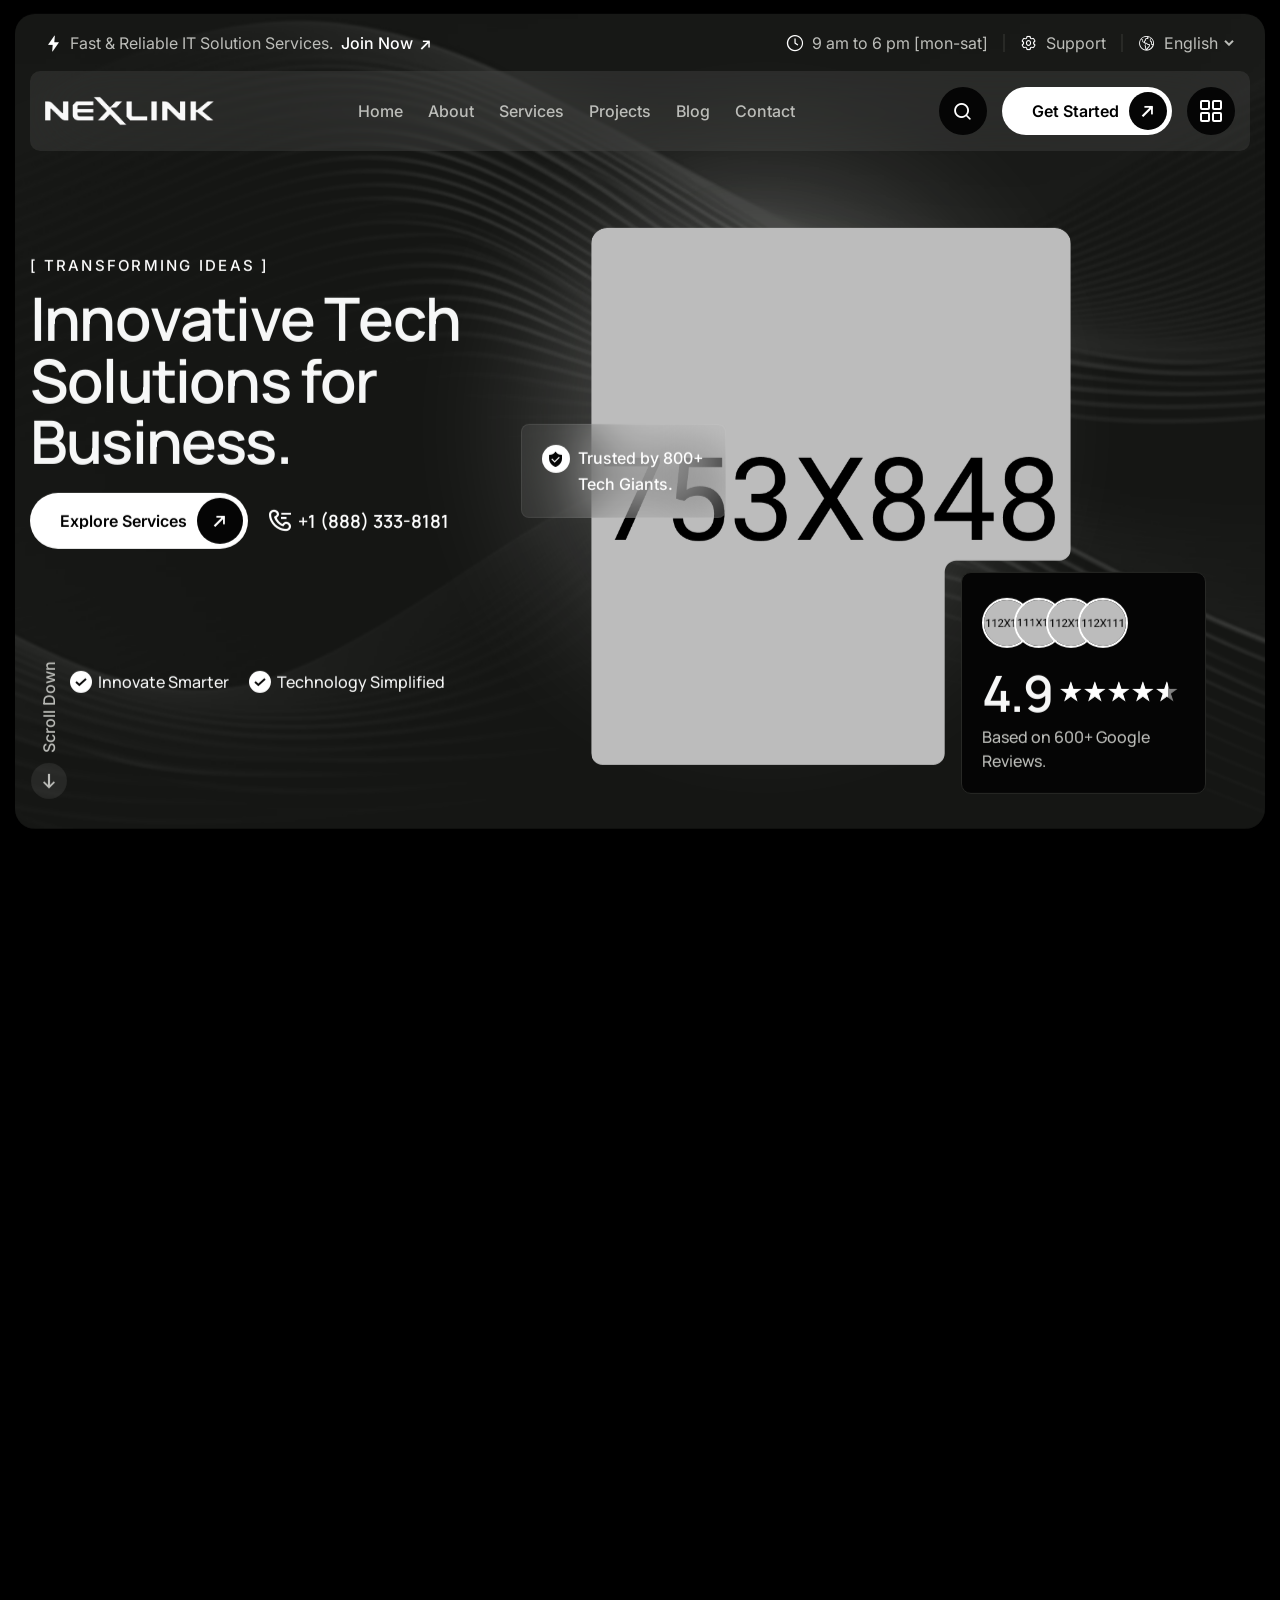
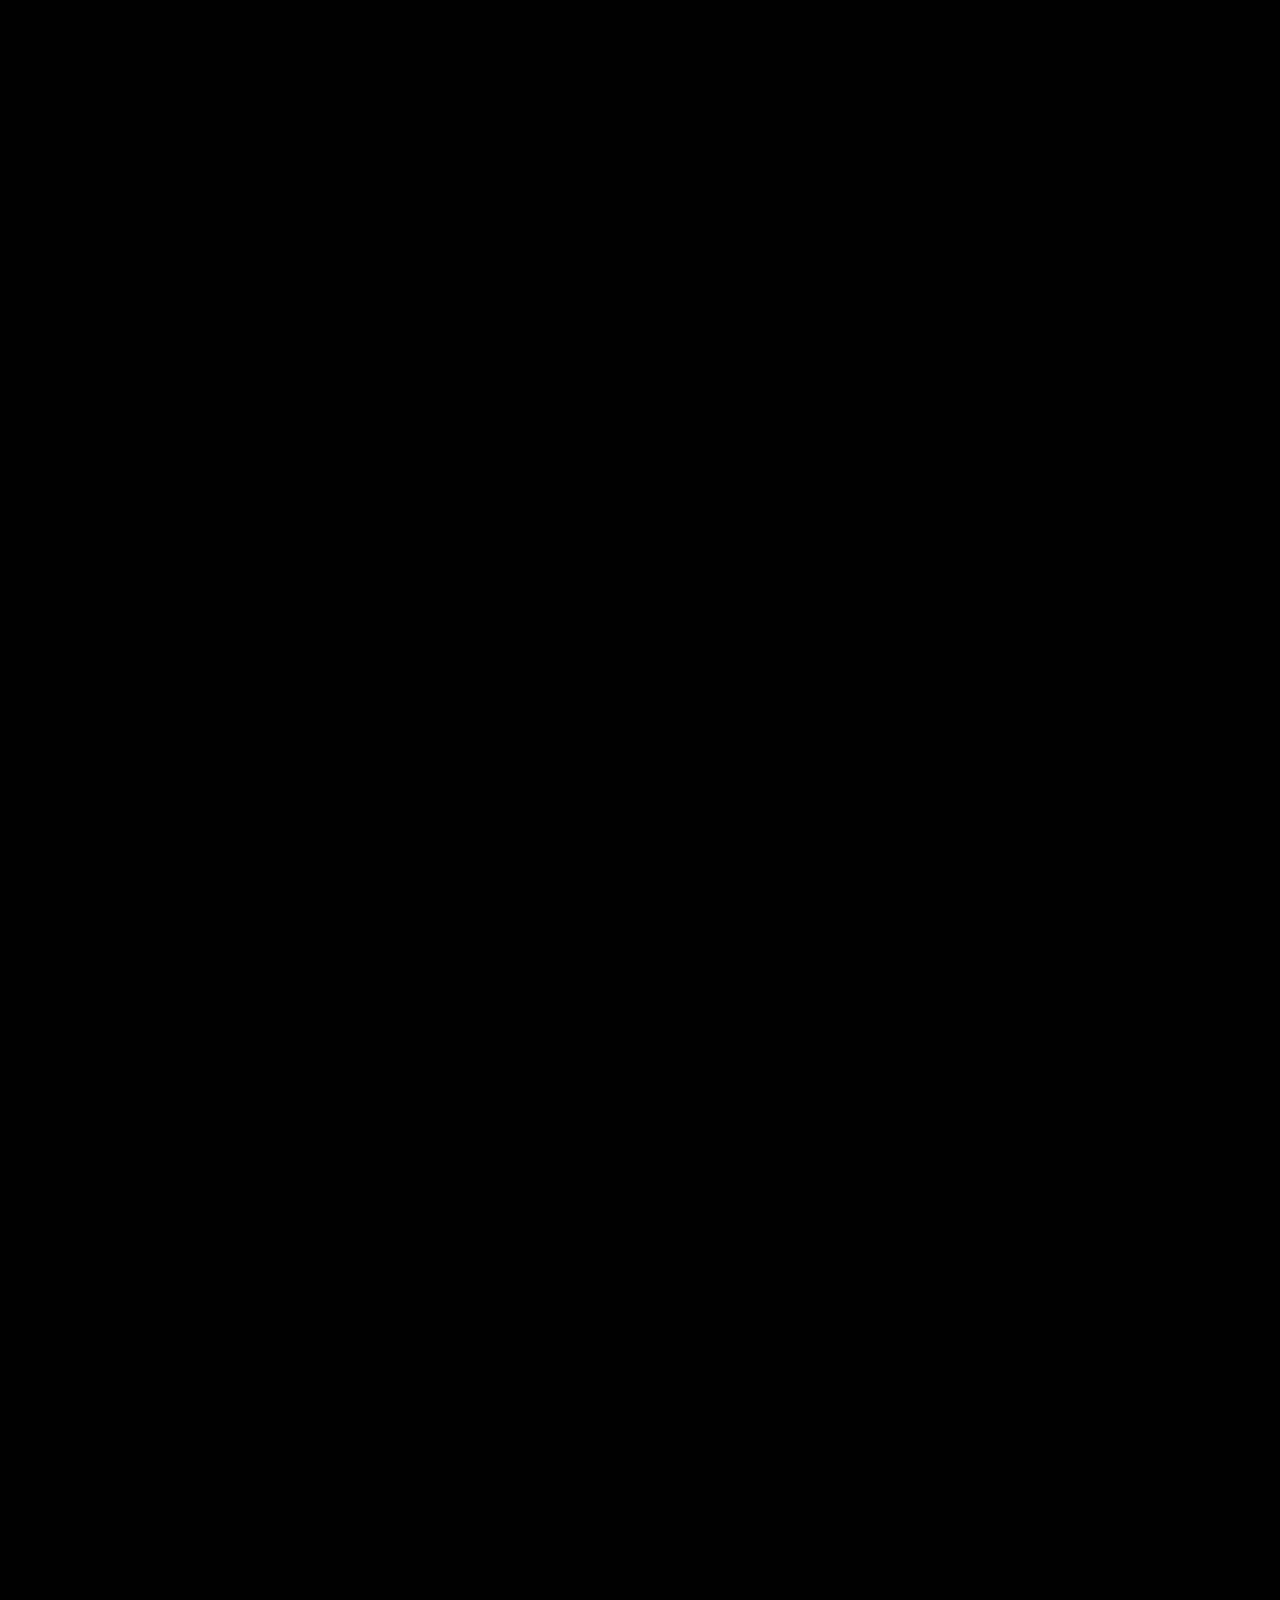
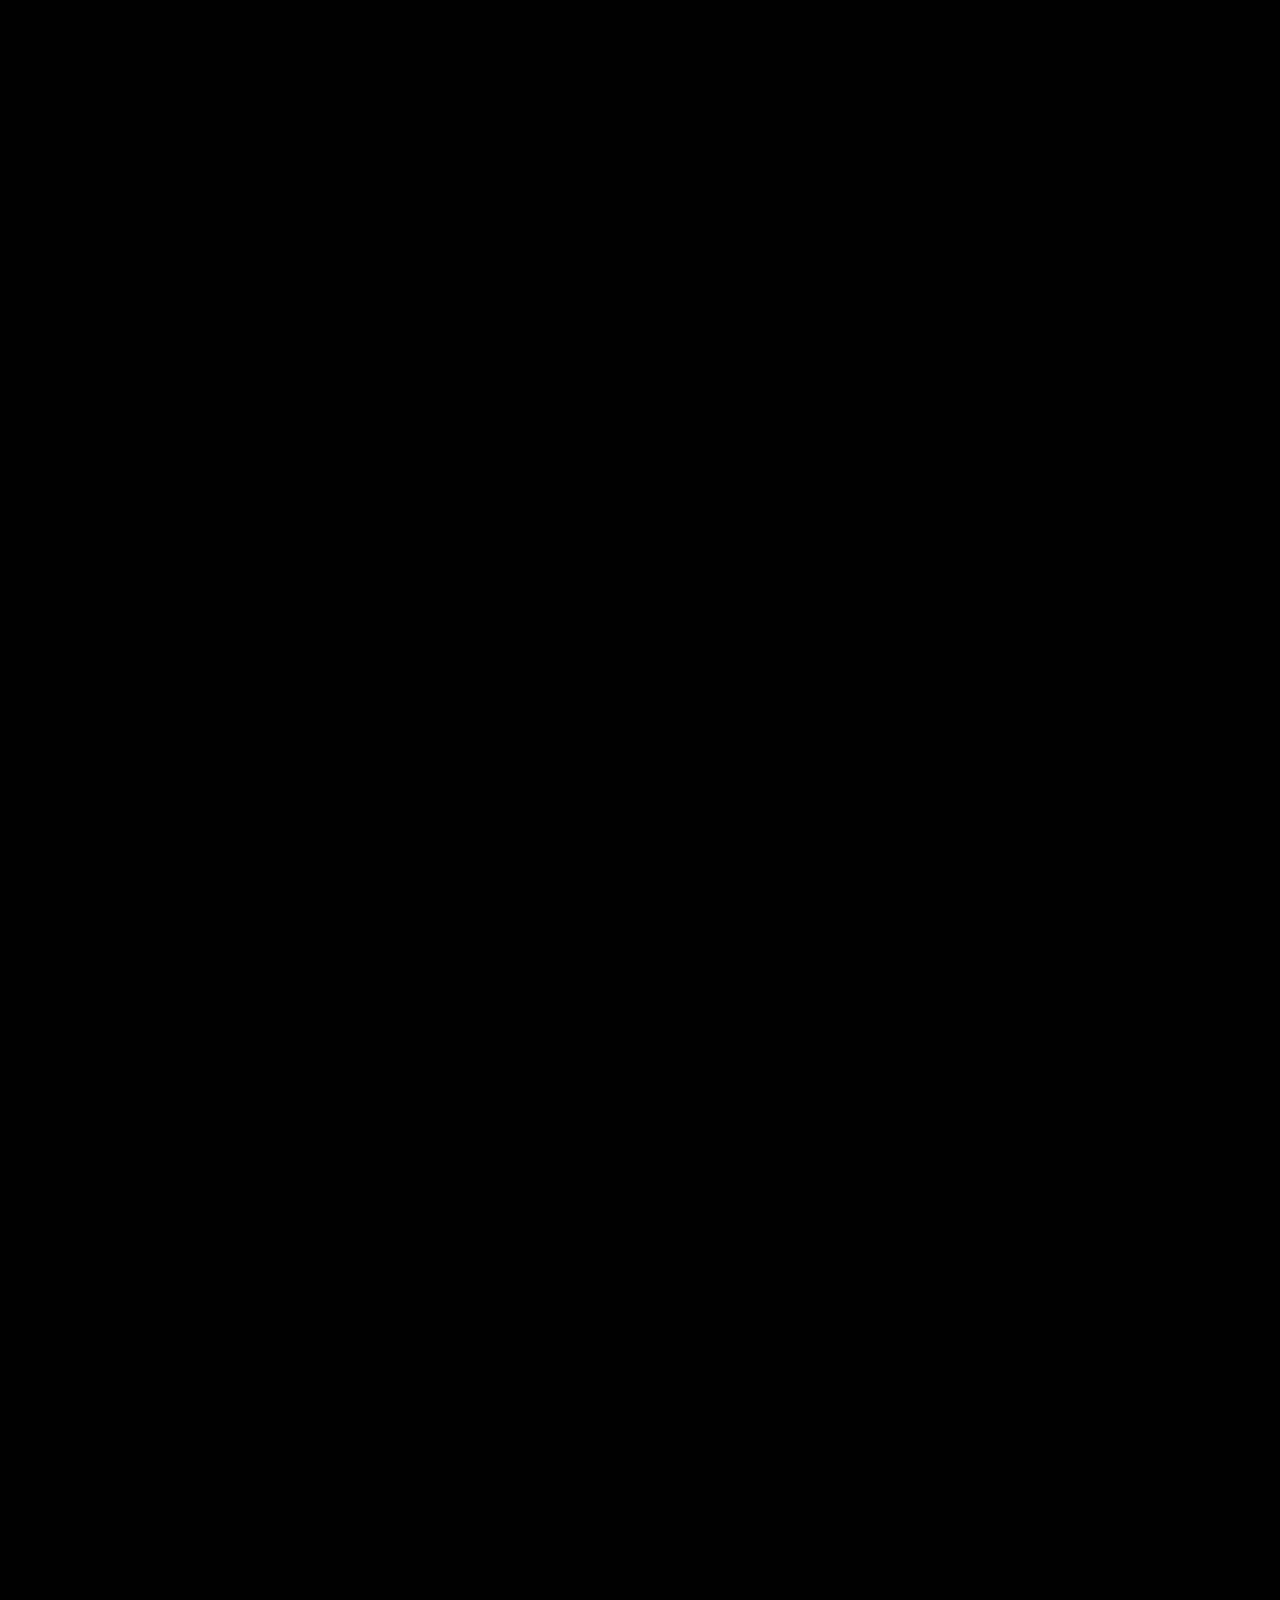
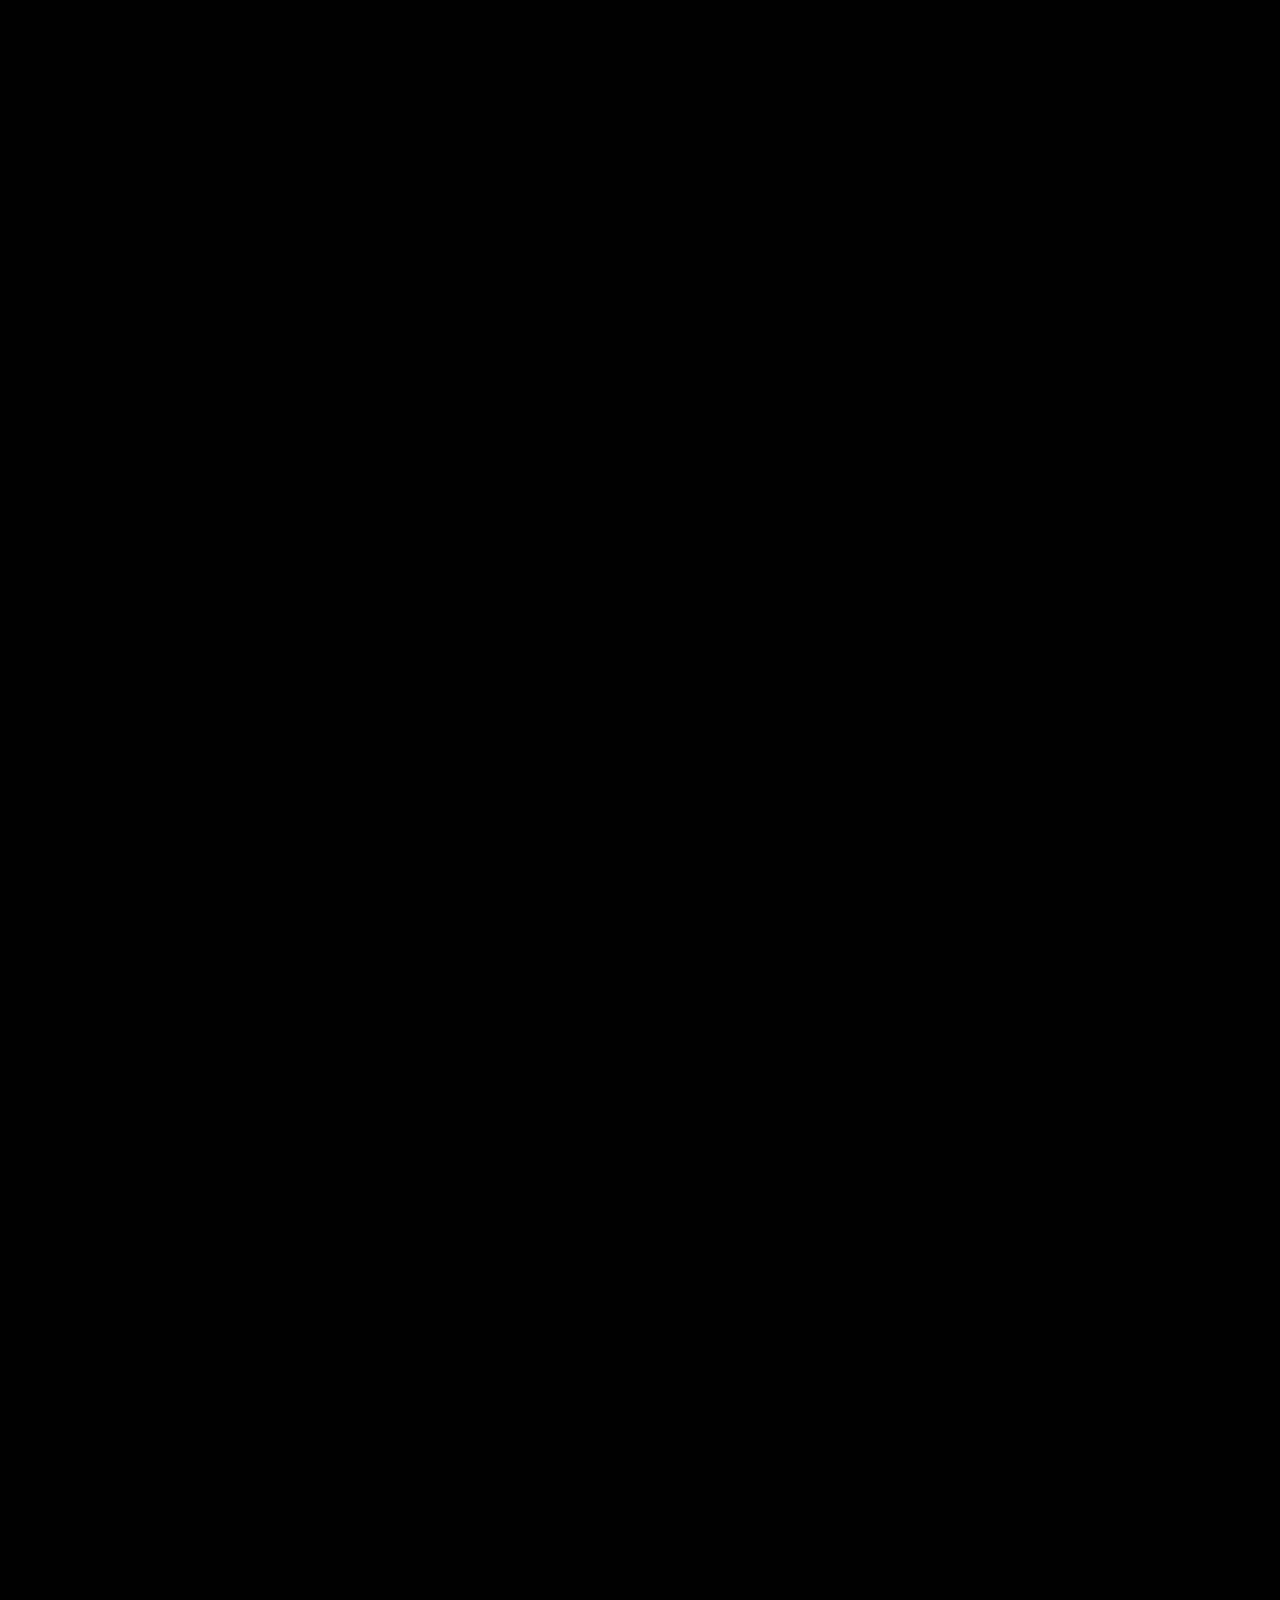
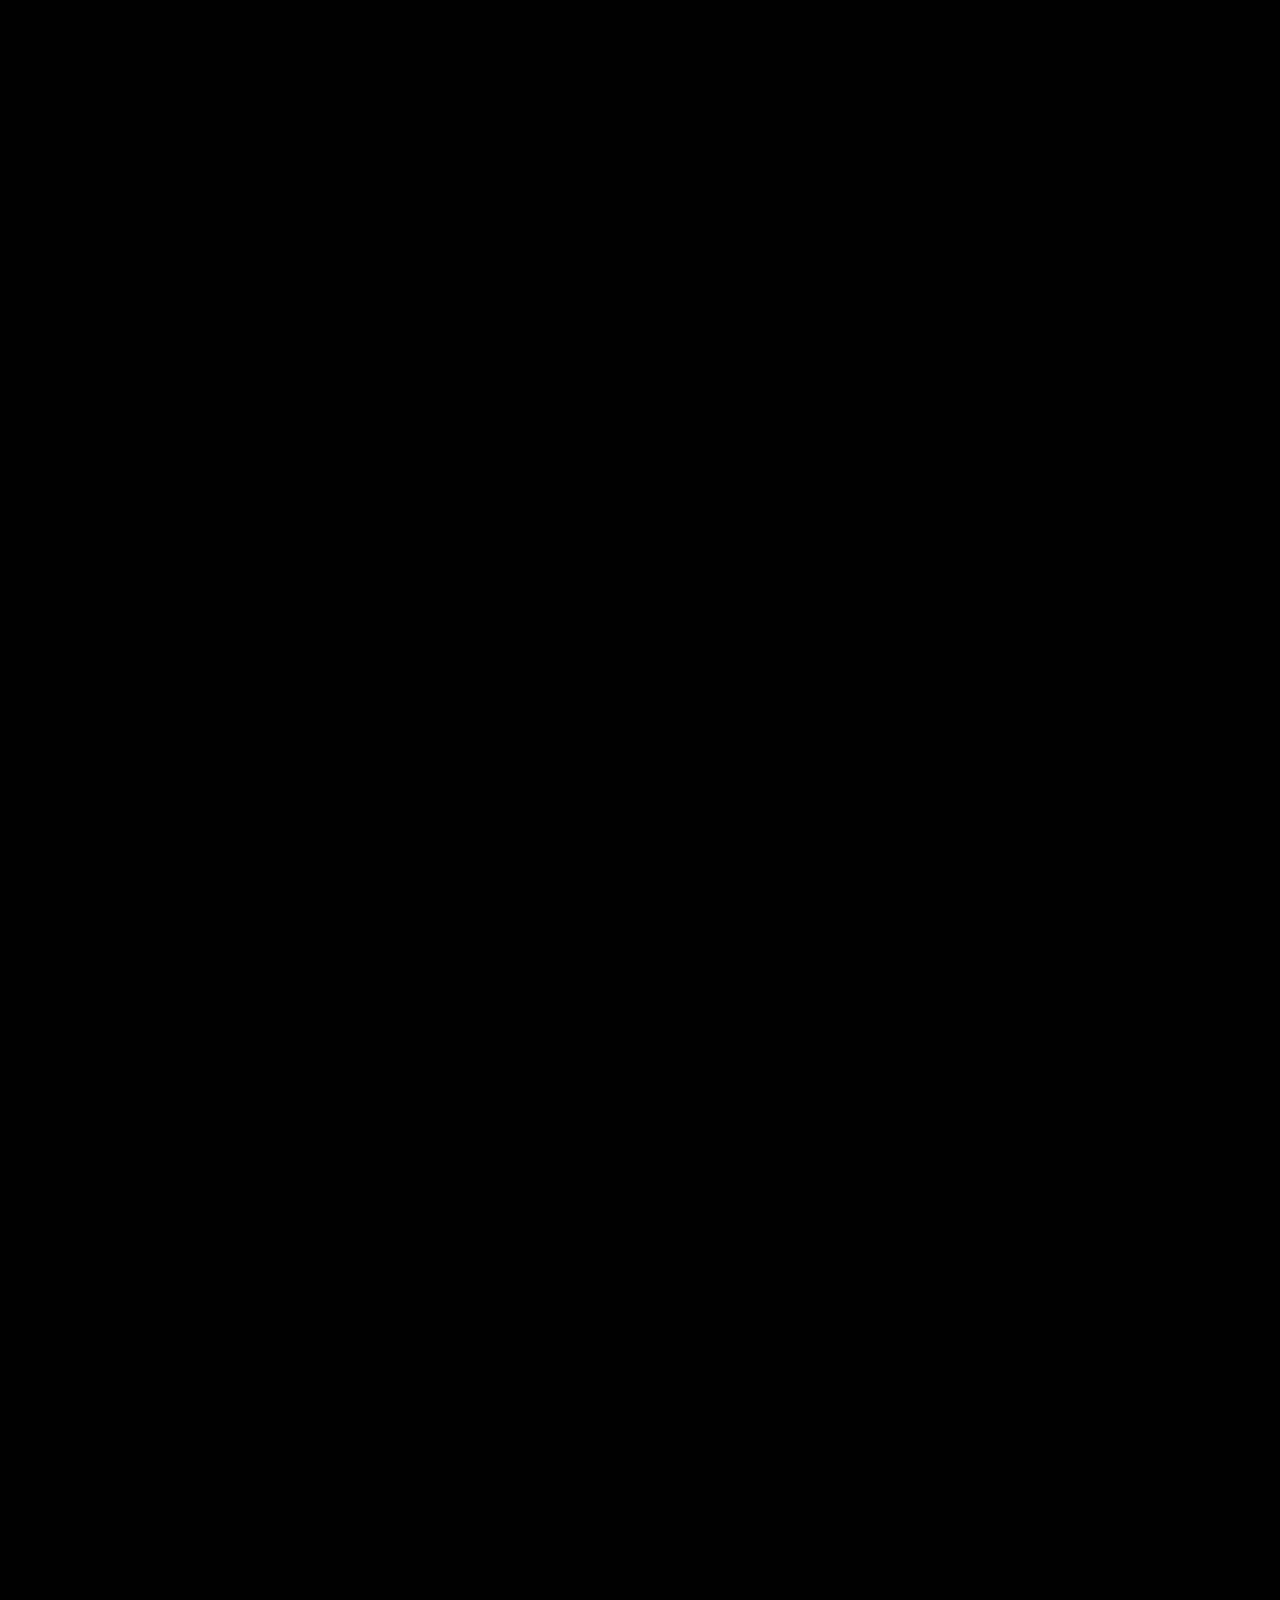
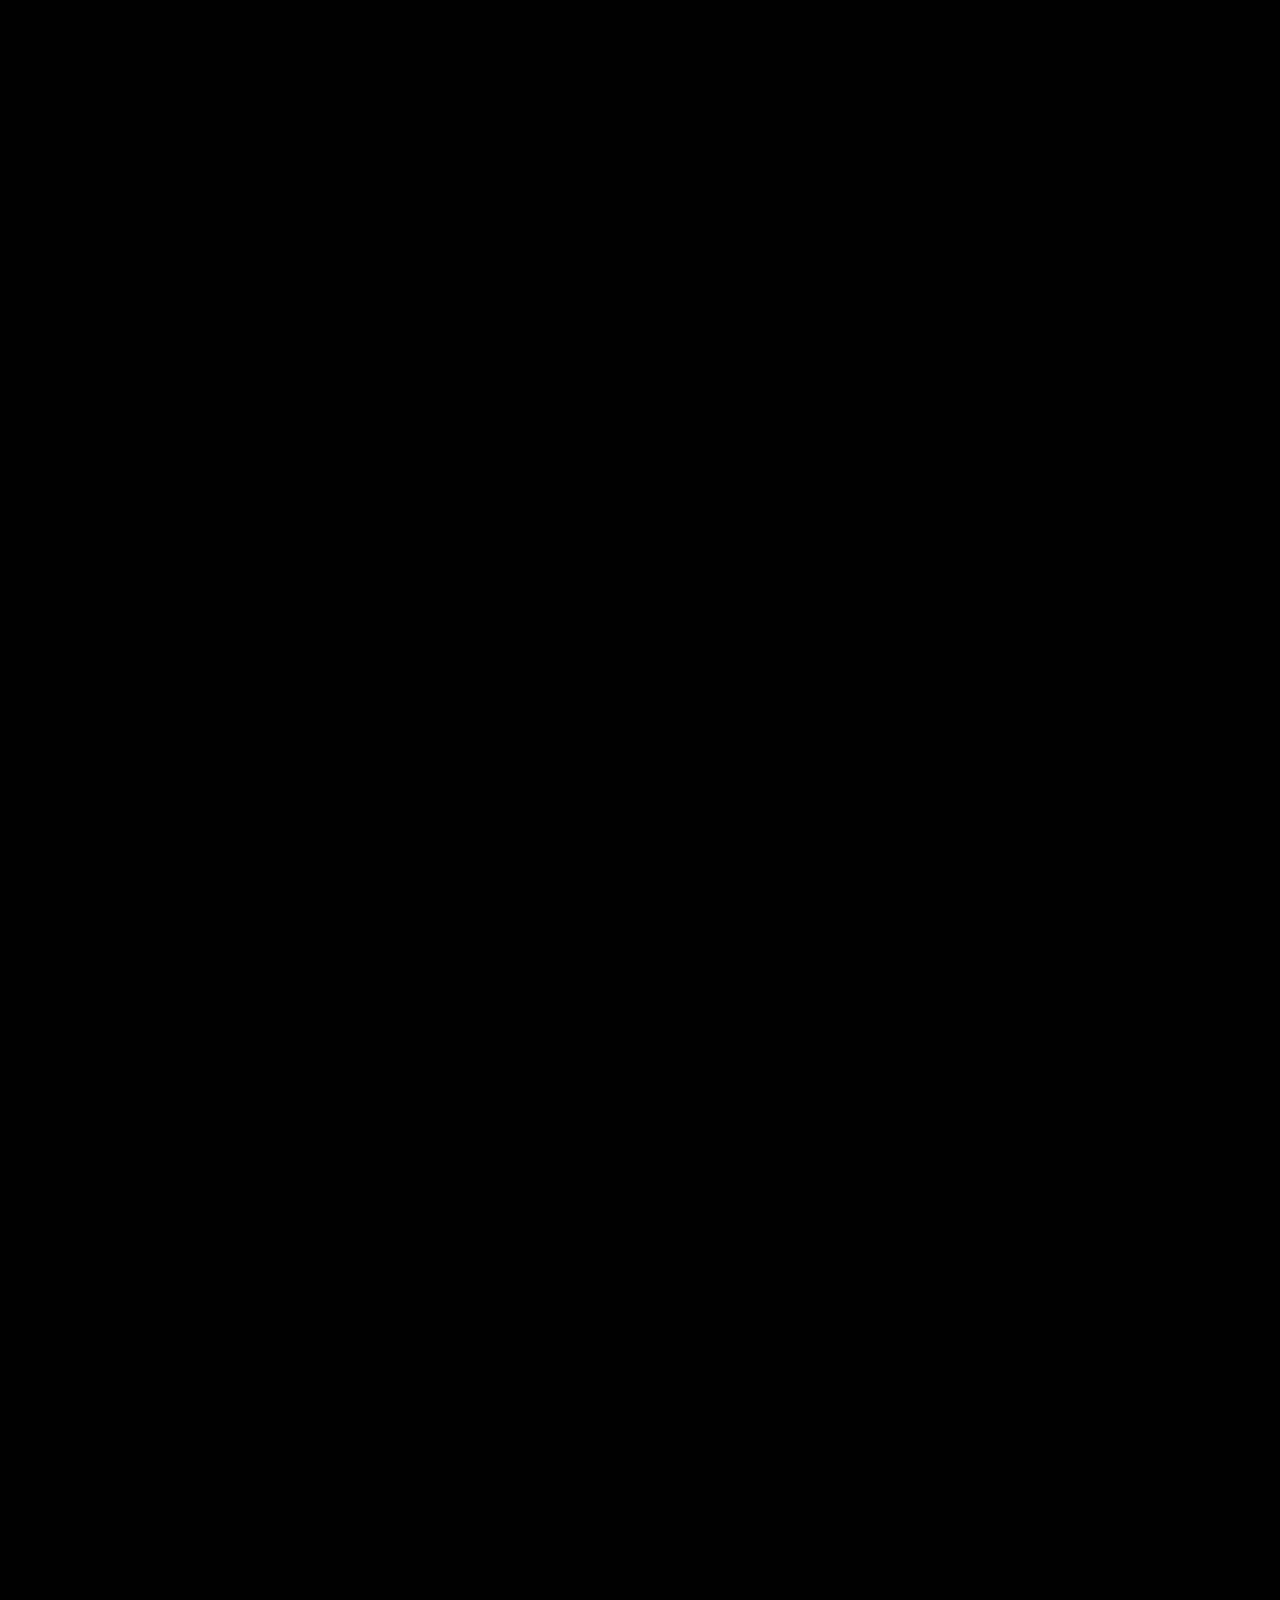
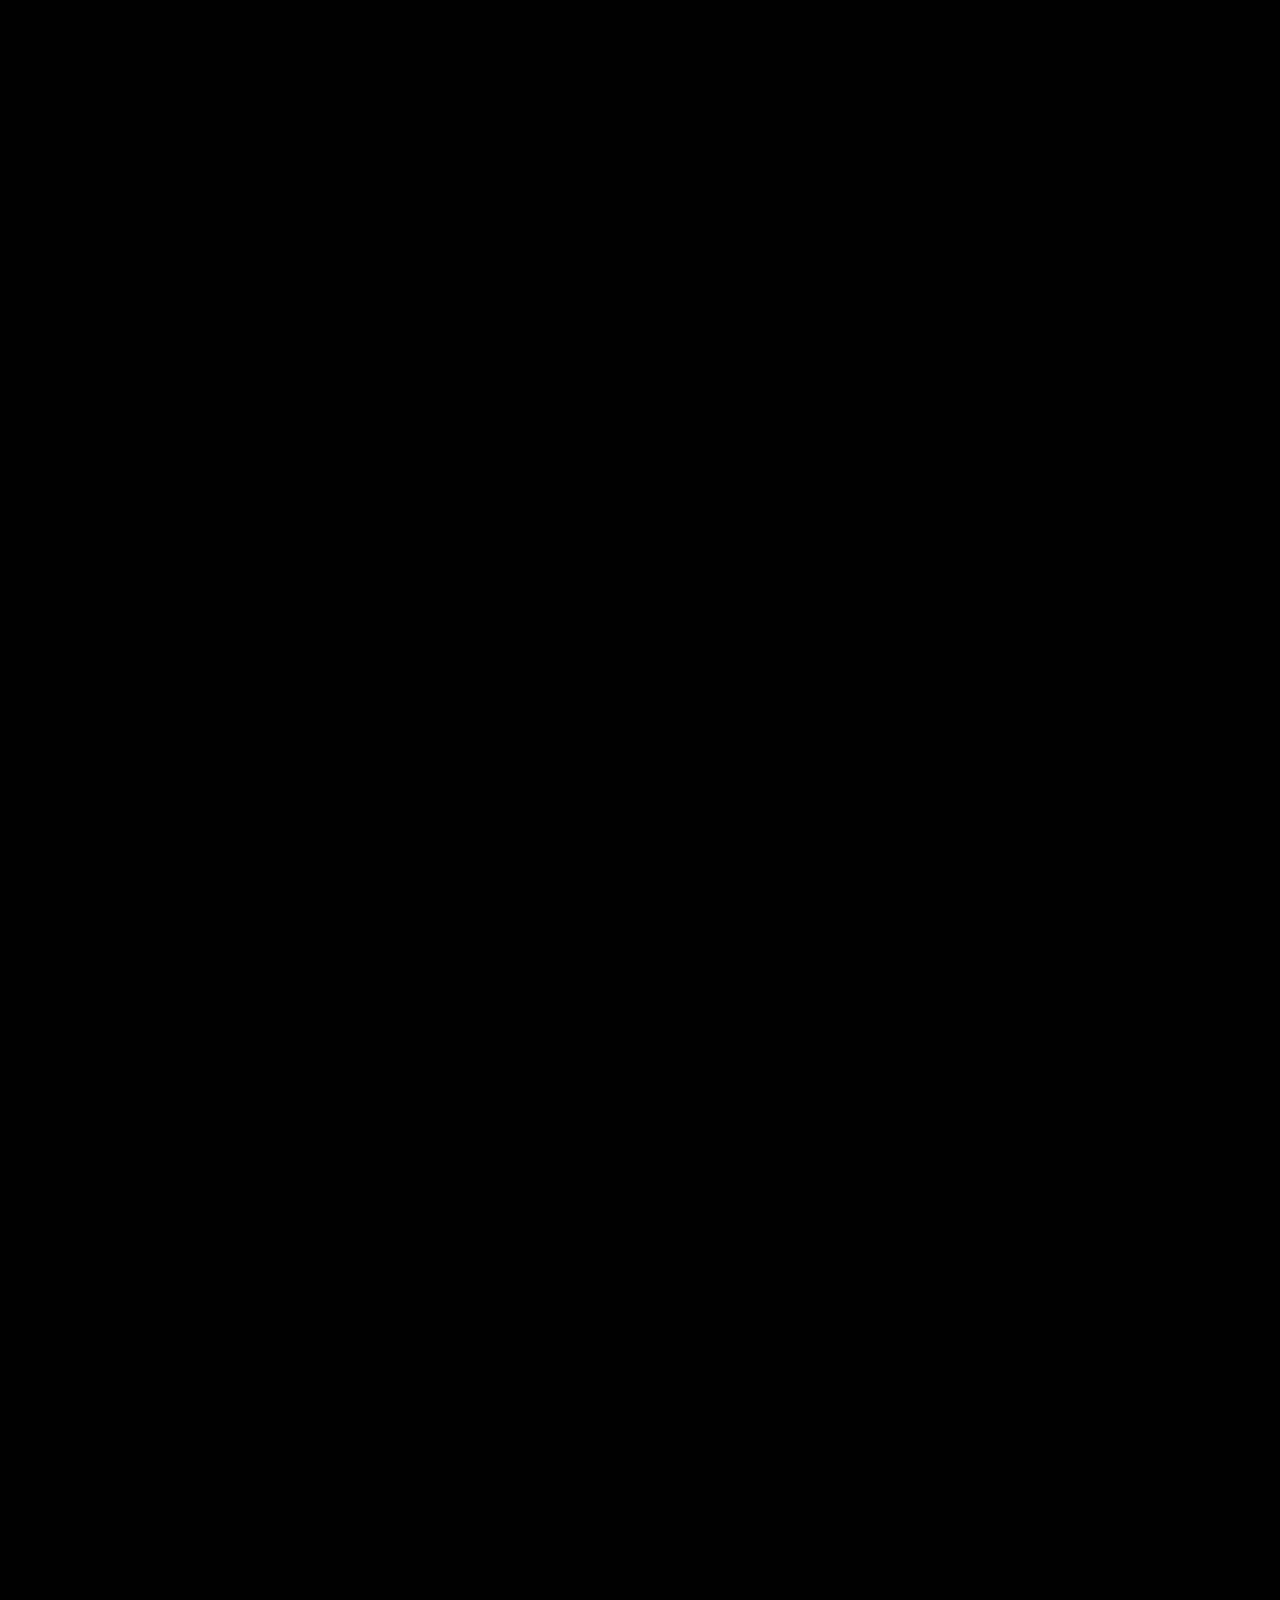
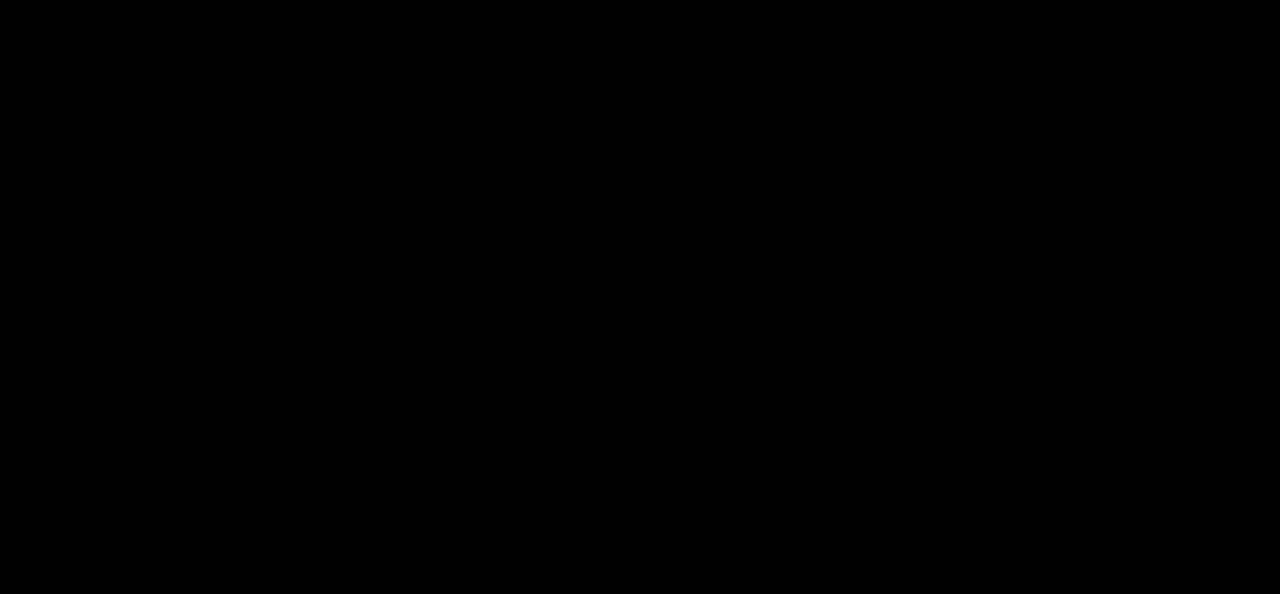
==== index.html @ 579293de "Initial commit: NexLink website" ====
<!doctype html>
<html class="no-js" lang="en">

<head>
  <meta charset="utf-8">
  <meta http-equiv="x-ua-compatible" content="ie=edge">
  <meta name="viewport" content="width=device-width, initial-scale=1">
  <meta name="description" content="Intelligent systems simplify operations, reduce friction, and give your organization room to focus on what matters.">

  <!-- Site Title -->
  <title>NexLink – Smarter Operations for Modern Organizations</title>

  <!-- Place favicon.ico in the root directory -->
  <link rel="shortcut icon" type="image/svg+xml" href="assets/images/fav.svg">

  <!-- CSS here -->
  <link rel="stylesheet" href="assets/css/bootstrap.min.css">
  <link rel="stylesheet" href="assets/css/tekmino-icon.css">
  <link rel="stylesheet" href="assets/css/nice-select.css">
  <link rel="stylesheet" href="assets/css/swiper.min.css">
  <link rel="stylesheet" href="assets/css/venobox.min.css">
  <link rel="stylesheet" href="assets/css/meanmenu.css">
  <link rel="stylesheet" href="assets/css/main.css">
</head>

<body>
  <div class="body-overlay"></div>

  <!-- Preloader Start -->
  <div class="preloader is-loading">
    <div class="loading-container">
      <div class="loading"></div>
      <div id="loading-icon"><img src="assets/images/fav.svg" alt="Loading"></div>
    </div>
  </div>
  <!-- Preloader end -->

  <!-- back to top start -->
  <div class="back-to-top-wrapper">
    <button id="back_to_top" type="button" class="back-to-top-btn">
      <span class="back_to_top_icon"><i class="tji-arrow-up-4"></i></span>
      <span class="back_to_top_text">Scroll Top</span>
    </button>
  </div>
  <!-- back to top end -->

  <!-- start: Search Popup -->
  <div class="search_popup">
    <div class="search_close">
      <button type="button" class="search_close_btn">
        <svg width="18" height="18" viewBox="0 0 18 18" fill="none" xmlns="http://www.w3.org/2000/svg">
          <path d="M17 1L1 17" stroke="currentColor" stroke-width="1.5" stroke-linecap="round"
            stroke-linejoin="round" />
          <path d="M1 1L17 17" stroke="currentColor" stroke-width="1.5" stroke-linecap="round"
            stroke-linejoin="round" />
        </svg>
      </button>
    </div>
    <div class="container">
      <div class="row">
        <div class="col-xxl-12">
          <div class="tj_search_wrapper">
            <div class="search_form">
              <form action="#">
                <div class="search_input">
                  <h4 class="title">Search Projects, Service or Blog.</h4>
                  <div class="search-box">
                    <input class="search-input-field" type="search" placeholder="Search here..." required="">
                    <button type="submit">
                      <i class="tji-search"></i>
                    </button>
                  </div>
                </div>
              </form>
            </div>
          </div>
        </div>
      </div>
    </div>
  </div>
  <div class="search-popup-overlay"></div>
  <!-- end: Search Popup -->

  <!-- start: Offcanvas Menu -->
  <div class="tj-offcanvas-area d-none d-lg-block">
    <div class="hamburger_bg"></div>
    <div class="hamburger_wrapper">
      <div class="hamburger_inner">
        <div class="hamburger_top d-flex align-items-center justify-content-between">
          <div class="hamburger_logo">
            <a href="index.html" class="mobile_logo">
              <img src="assets/images/logos/nexlink-logo-white.png" alt="Logo">
            </a>
          </div>
          <div class="hamburger_close">
            <button class="hamburger_close_btn">
              <svg width="18" height="18" viewBox="0 0 18 18" fill="none" xmlns="http://www.w3.org/2000/svg">
                <path d="M17 1L1 17" stroke="currentColor" stroke-width="1.5" stroke-linecap="round"
                  stroke-linejoin="round" />
                <path d="M1 1L17 17" stroke="currentColor" stroke-width="1.5" stroke-linecap="round"
                  stroke-linejoin="round" />
              </svg>
            </button>
          </div>
        </div>
        <div class="offcanvas-text">
          <p>Developing personalize our customer journeys to increase satisfaction & loyalty of our expansion recognized
            by industry leaders.</p>
        </div>
        <div class="hamburger-search-area">
          <h5 class="hamburger-title">Search Now!</h5>
          <div class="hamburger_search">
            <form method="get" action="index.html">
              <button type="submit"><i class="tji-search"></i></button>
              <input type="search" autocomplete="off" name="s" value="" placeholder="Search here...">
            </form>
          </div>
        </div>
        <div class="hamburger-infos">
          <h5 class="hamburger-title">Contact Info</h5>
          <div class="contact-info">
            <div class="contact-item">
              <span class="subtitle">Phone</span>
              <a class="contact-link" href="tel:10095447818">+1 (009) 544-7818</a>
            </div>
            <div class="contact-item">
              <span class="subtitle">Email</span>
              <a class="contact-link" href="mailto:info@nexlink.com">info@nexlink.com</a>
            </div>
            <div class="contact-item">
              <span class="subtitle">Location</span>
              <span class="contact-link">993 Renner Burg, West Rond, MT 94251-030</span>
            </div>
          </div>
        </div>
      </div>
      <div class="hamburger-socials">
        <h5 class="hamburger-title">Follow Us</h5>
        <div class="social-links style-2">
          <ul>
            <li><a href="https://www.facebook.com/" target="_blank"><i class="tji-facebook"></i></a></li>
            <li><a href="https://www.linkedin.com/" target="_blank"><i class="tji-linkedin"></i></a></li>
            <li><a href="https://www.instagram.com/" target="_blank"><i class="tji-instagram"></i></a></li>
            <li><a href="https://x.com/" target="_blank"><i class="tji-x-twitter"></i></a></li>
          </ul>
        </div>
      </div>
    </div>
  </div>
  <!-- end: Offcanvas Menu -->

  <!-- start: Hamburger Menu -->
  <div class="hamburger-area d-lg-none">
    <div class="hamburger_bg"></div>
    <div class="hamburger_wrapper">
      <div class="hamburger_inner">
        <div class="hamburger_top d-flex align-items-center justify-content-between">
          <div class="hamburger_logo">
            <a href="index.html" class="mobile_logo">
              <img src="assets/images/logos/nexlink-logo-white.png" alt="Logo">
            </a>
          </div>
          <div class="hamburger_close">
            <button class="hamburger_close_btn">
              <svg width="18" height="18" viewBox="0 0 18 18" fill="none" xmlns="http://www.w3.org/2000/svg">
                <path d="M17 1L1 17" stroke="currentColor" stroke-width="1.5" stroke-linecap="round"
                  stroke-linejoin="round" />
                <path d="M1 1L17 17" stroke="currentColor" stroke-width="1.5" stroke-linecap="round"
                  stroke-linejoin="round" />
              </svg>
            </button>
          </div>
        </div>
        <div class="hamburger_menu">
          <div class="mobile_menu"></div>
        </div>
        <div class="hamburger-infos">
          <h5 class="hamburger-title">Contact Info</h5>
          <div class="contact-info">
            <div class="contact-item">
              <span class="subtitle">Phone</span>
              <a class="contact-link" href="tel:8089091313">808-909-1313</a>
            </div>
            <div class="contact-item">
              <span class="subtitle">Email</span>
              <a class="contact-link" href="mailto:info@nexlink.com">info@nexlink.com</a>
            </div>
            <div class="contact-item">
              <span class="subtitle">Location</span>
              <span class="contact-link">993 Renner Burg, West Rond, MT 94251-030</span>
            </div>
          </div>
        </div>
      </div>
      <div class="hamburger-socials">
        <h5 class="hamburger-title">Follow Us</h5>
        <div class="social-links style-2">
          <ul>
            <li><a href="https://www.facebook.com/" target="_blank"><i class="tji-facebook"></i></a></li>
            <li><a href="https://www.linkedin.com/" target="_blank"><i class="tji-linkedin"></i></a></li>
            <li><a href="https://www.instagram.com/" target="_blank"><i class="tji-instagram"></i></a></li>
            <li><a href="https://x.com/" target="_blank"><i class="tji-x-twitter"></i></a></li>
          </ul>
        </div>
      </div>
    </div>
  </div>
  <!-- end: Hamburger Menu -->

  <!-- start: Header Area -->
  <header class="header-area header-1 header-absolute">
    <div class="header-top d-lg-block d-none">
      <div class="container-fluid">
        <div class="row">
          <div class="col-12">
            <div class="header-top-content">
              <p class="topbar-text"><i class="tji-spark"></i> Fast & Reliable IT Solution Services. <a
                  href="contact.html">Join Now</a>
              </p>
              <div class="header-info">
                <div class="info-item">
                  <span><i class="tji-clock"></i></span>
                  <span>9 am to 6 pm [mon-sat]</span>
                </div>
                <div class="info-item">
                  <span><i class="tji-gear"></i></span>
                  <a href="contact.html">Support</a>
                </div>
                <div class="info-item">
                  <span><i class="tji-globe"></i></span>
                  <div class="tj-select">
                    <select class="nice-select">
                      <option value="1">English</option>
                      <option value="2">Arabic</option>
                      <option value="3">Spanish</option>
                    </select>
                  </div>
                </div>
              </div>
            </div>
          </div>
        </div>
      </div>
    </div>
    <div class="header-bottom">
      <div class="container-fluid">
        <div class="row">
          <div class="col-12">
            <div class="header-wrapper">
              <!-- site logo -->
              <div class="site_logo">
                <a class="logo" href="index.html"><img src="assets/images/logos/nexlink-logo-white.png" alt="Logo"></a>
              </div>

              <!-- navigation -->
              <div class="menu-area d-none d-lg-inline-flex align-items-center">
                <nav id="mobile-menu" class="mainmenu">
                  <ul>
                    <li><a href="index-3.html">Home</a></li>
                    <li><a href="about.html">About</a></li>
                    <li><a href="service.html">Services</a></li>
                    <li><a href="project.html">Projects</a></li>
                    <li><a href="blog.html">Blog</a></li>
                    <li><a href="contact.html">Contact</a></li>
                  </ul>
                </nav>
              </div>

              <!-- header right info -->
              <div class="header-right-item d-none d-lg-inline-flex">
                <div class="header-search">
                  <button class="search">
                    <i class="tji-search"></i>
                  </button>
                </div>
                <div class="header-button d-xl-block d-none">
                  <a class="tj-primary-btn" href="contact.html">
                    <span class="btn-text"><span>Get Started</span></span>
                    <span class="btn-icon"><i class="tji-arrow-right-2"></i></span>
                  </a>
                </div>
                <!-- menu bar -->
                <button class="menu_btn menu_offcanvas d-none d-lg-block">
                  <span class="cubes">
                    <span></span>
                    <span></span>
                    <span></span>
                    <span></span>
                  </span>
                </button>
              </div>

              <!-- menu bar -->
              <button class="menu_btn mobile_menu_bar d-lg-none">
                <span class="cubes">
                  <span></span>
                  <span></span>
                  <span></span>
                  <span></span>
                </span>
              </button>
            </div>
          </div>
        </div>
      </div>
    </div>
  </header>
  <!-- end: Header Area -->

  <!-- start: Header Area -->
  <header class="header-area header-1 header-duplicate header-sticky">
    <div class="header-bottom">
      <div class="container-fluid">
        <div class="row">
          <div class="col-12">
            <div class="header-wrapper">
              <!-- site logo -->
              <div class="site_logo">
                <a class="logo" href="index.html"><img src="assets/images/logos/nexlink-logo-white.png" alt="Logo"></a>
              </div>

              <!-- navigation -->
              <div class="menu-area d-none d-lg-inline-flex align-items-center">
                <nav class="mainmenu">
                  <ul>
                    <li><a href="index-3.html">Home</a></li>
                    <li><a href="about.html">About</a></li>
                    <li><a href="service.html">Services</a></li>
                    <li><a href="project.html">Projects</a></li>
                    <li><a href="blog.html">Blog</a></li>
                    <li><a href="contact.html">Contact</a></li>
                  </ul>
                </nav>
              </div>

              <!-- header right info -->
              <div class="header-right-item d-none d-lg-inline-flex">
                <div class="header-search">
                  <button class="search">
                    <i class="tji-search"></i>
                  </button>
                </div>
                <div class="header-button d-xl-block d-none">
                  <a class="tj-primary-btn" href="contact.html">
                    <span class="btn-text"><span>Get Started</span></span>
                    <span class="btn-icon"><i class="tji-arrow-right-2"></i></span>
                  </a>
                </div>
                <!-- menu bar -->
                <button class="menu_btn menu_offcanvas d-none d-lg-block">
                  <span class="cubes">
                    <span></span>
                    <span></span>
                    <span></span>
                    <span></span>
                  </span>
                </button>
              </div>

              <!-- menu bar -->
              <button class="menu_btn mobile_menu_bar d-lg-none">
                <span class="cubes">
                  <span></span>
                  <span></span>
                  <span></span>
                  <span></span>
                </span>
              </button>
            </div>
          </div>
        </div>
      </div>
    </div>
  </header>
  <!-- end: Header Area -->

  <div id="smooth-wrapper">
    <div id="smooth-content">

      <main id="primary" class="site-main">
        <div class="top-space-30"></div>
        <!-- start: Banner Section -->
        <section class="tj-banner-section fix">
          <div class="hero-bg" data-bg-image="assets/images/hero/hero-bg.webp"></div>
          <div class="container">
            <div class="row">
              <div class="col-xxl-6 col-xl-5 col-lg-6">
                <div class="banner-content">
                  <span class="sub-title tj-fade-anim" data-duration="0.5">[ Transforming Ideas ]</span>
                  <h1 class="banner-title tj-split-text-4">Innovative Tech Solutions for Business.</h1>
                  <div class="btn-area tj-fade-anim" data-delay=".6">
                    <a class="tj-primary-btn" href="service.html">
                      <span class="btn-text"><span>Explore Services</span></span>
                      <span class="btn-icon"><i class="tji-arrow-right-2"></i></span>
                    </a>
                    <a class="number" href="tel:18883338181"><i class="tji-phone-2"></i><span>+1 (888)
                        333-8181</span></a>
                  </div>
                  <div class="list-area tj-fade-anim" data-delay=".6" data-duration="1" data-direction="left">
                    <ul class="list-style-1">
                      <li><span><i class="tji-check"></i></span>Innovate Smarter</li>
                      <li><span><i class="tji-check"></i></span>Technology Simplified</li>
                    </ul>
                  </div>
                </div>
              </div>
              <div class="col-xxl-6 col-xl-7 col-lg-6">
                <div class="banner-img-area">
                  <div class="banner-img tj-fade-anim" data-delay="0.3" data-direction="right">
                    <img src="assets/images/hero/hero-img.webp" alt="Image">
                  </div>
                  <div class="trusted tj-bounce tj-fade-anim" data-delay="1" data-direction="left">
                    <span class="icon"><i class="tji-shield"></i></span>
                    <span class="text">Trusted by 800+ Tech Giants.</span>
                  </div>
                  <div class="customers-box tj-fade-anim" data-delay="0.6" data-direction="right">
                    <div class="customers">
                      <ul>
                        <li><img src="assets/images/testimonial/client-1.webp" alt="Image"></li>
                        <li><img src="assets/images/testimonial/client-2.webp" alt="Image"></li>
                        <li><img src="assets/images/testimonial/client-3.webp" alt="Image"></li>
                        <li><img src="assets/images/testimonial/client-4.webp" alt="Image"></li>
                      </ul>
                    </div>
                    <div class="customers-bottom">
                      <div class="rating-area">
                        <div class="customers-number">4.9</div>
                        <div class="star-ratings">
                          <div class="fill-ratings" style="width: 90%">
                            <span>★★★★★</span>
                          </div>
                          <div class="empty-ratings">
                            <span>★★★★★</span>
                          </div>
                        </div>
                      </div>
                      <h6 class="customers-text">Based on 600+ Google Reviews.</h6>
                    </div>
                  </div>
                </div>
              </div>
            </div>
          </div>
          <div class="banner-scroll tj-fade-anim" data-delay="1.2" data-direction="top">
            <a href="#client" class="scroll-down">
              <span class="text">Scroll Down</span>
              <span class="icon"><i class="tji-arrow-down-2"></i></span>
            </a>
          </div>
        </section>
        <!-- end: Banner Section -->

        <!-- start: Client Section -->
        <section id="client" class="tj-client-section section-gap-top">
          <div class="container-fluid">
            <div class="row">
              <div class="col-12">
                <div class="client-content tj-fade-anim" data-delay="0.1">
                  <h5 class="sec-title">Join Over <span>1000+</span> Companies with NexLink Here</h5>
                </div>
                <div class="swiper client-slider">
                  <div class="swiper-wrapper">
                    <div class="swiper-slide client-item">
                      <div class="client-logo">
                        <img src="assets/images/brands/brand-1.webp" alt="Image">
                      </div>
                    </div>
                    <div class="swiper-slide client-item">
                      <div class="client-logo">
                        <img src="assets/images/brands/brand-2.webp" alt="Image">
                      </div>
                    </div>
                    <div class="swiper-slide client-item">
                      <div class="client-logo">
                        <img src="assets/images/brands/brand-3.webp" alt="Image">
                      </div>
                    </div>
                    <div class="swiper-slide client-item">
                      <div class="client-logo">
                        <img src="assets/images/brands/brand-4.webp" alt="Image">
                      </div>
                    </div>
                    <div class="swiper-slide client-item">
                      <div class="client-logo">
                        <img src="assets/images/brands/brand-5.webp" alt="Image">
                      </div>
                    </div>
                    <div class="swiper-slide client-item">
                      <div class="client-logo">
                        <img src="assets/images/brands/brand-6.webp" alt="Image">
                      </div>
                    </div>
                  </div>
                </div>
              </div>
            </div>
          </div>
        </section>
        <!-- end: Client Section -->

        <!-- start: Choose Section -->
        <section class="tj-choose-section fix section-gap">
          <div class="container">
            <div class="row">
              <div class="col-12">
                <div class="sec-heading">
                  <span class="sub-title tj-fade-anim">[ Why Choose Us ]</span>
                  <div class="sec-heading-inner">
                    <h2 class="sec-title tj-split-text-1">Reliable IT Solution, for Best Results.</h2>
                    <div class="tj-fade-anim" data-delay="0.1">
                      <p class="desc">Our services are customized to meet your unique.</p>
                    </div>
                    <div class="tj-fade-anim" data-delay="0.3">
                      <a class="tj-primary-btn d-none d-lg-inline-flex" href="about.html">
                        <span class="btn-text"><span>Learn More</span></span>
                        <span class="btn-icon"><i class="tji-arrow-right-2"></i></span>
                      </a>
                    </div>
                  </div>
                </div>
              </div>
            </div>
            <div class="row rg-30">
              <div class="col-xl-3 col-md-6">
                <div class="choose-box tj-fade-anim" data-delay=".3" data-duration="1" data-direction="top">
                  <div class="choose-inner">
                    <div class="choose-icon">
                      <i class="tji-thumbs-up"></i>
                    </div>
                    <div class="choose-content">
                      <h4 class="title">Proven Track Record</h4>
                      <p class="desc">With a portfolio of successful projects and satisfied clients, we have a
                        reputation.
                      </p>
                    </div>
                  </div>
                </div>
              </div>
              <div class="col-xl-3 col-md-6">
                <div class="choose-box tj-fade-anim" data-delay=".3" data-duration="1" data-direction="bottom">
                  <div class="choose-inner">
                    <div class="choose-icon">
                      <i class="tji-idea"></i>
                    </div>
                    <div class="choose-content">
                      <h4 class="title">Tailored Solutions</h4>
                      <p class="desc">Our services are customized to meet your unique business needs, ensuring solution.
                      </p>
                    </div>
                  </div>
                </div>
              </div>
              <div class="col-xl-3 col-md-6">
                <div class="choose-box tj-fade-anim" data-delay=".3" data-duration="1" data-direction="top">
                  <div class="choose-inner">
                    <div class="choose-icon">
                      <i class="tji-rocket"></i>
                    </div>
                    <div class="choose-content">
                      <h4 class="title">Future Technologies</h4>
                      <p class="desc">Stay ahead of the competition with AI, cloud computing, and automation solutions.
                      </p>
                    </div>
                  </div>
                </div>
              </div>
              <div class="col-xl-3 col-md-6">
                <div class="choose-box tj-fade-anim" data-delay=".3" data-duration="1" data-direction="bottom">
                  <div class="choose-inner">
                    <div class="choose-icon">
                      <i class="tji-hand-2"></i>
                    </div>
                    <div class="choose-content">
                      <h4 class="title">24/7 Support</h4>
                      <p class="desc">Stay ahead of the competition with AI, cloud computing, and automation solutions.
                      </p>
                    </div>
                  </div>
                </div>
              </div>
            </div>
            <div class="d-lg-none text-center mt-40">
              <a class="tj-primary-btn" href="about.html">
                <span class="btn-text"><span>Learn More</span></span>
                <span class="btn-icon"><i class="tji-arrow-right-2"></i></span>
              </a>
            </div>
          </div>
        </section>
        <!-- end: Choose Section -->

        <!-- start: About Section -->
        <section class="tj-about-section fix section-gap section-gap-x">
          <div class="bg-img" data-bg-image="assets/images/bg/common-bg.webp"></div>
          <div class="container">
            <div class="row rg-30">
              <div class="col-lg-6 order-lg-1 order-2">
                <div class="about-left tj-fade-anim" data-delay=".1" data-direction="left">
                  <div class="about-img">
                    <img src="assets/images/about/about-img-1.webp" alt="Image">
                  </div>
                  <div class="about-left-bottom">
                    <div class="experience-area tj-fade-anim" data-delay=".2">
                      <span class="exp-badge">EXPERIENCE</span>
                      <div class="countup-item">
                        <div class="inline-content">
                          <span class="counter">20</span>
                          <span class="count-plus"><sup>+</sup></span>
                        </div>
                        <span class="count-text">Years of Excellence in IT Solutions Company.</span>
                      </div>
                    </div>
                    <div class="author-area tj-fade-anim" data-delay=".3">
                      <div class="author-info">
                        <div class="author-img">
                          <img src="assets/images/testimonial/client-1.webp" alt="Image">
                        </div>
                        <div class="author-text">
                          <h6 class="author-name">Burdee Nicolas</h6>
                          <span>Co. Founder</span>
                        </div>
                      </div>
                      <div class="signature">
                        <img src="assets/images/about/signature.webp" alt="Image">
                      </div>
                    </div>
                  </div>
                </div>
              </div>
              <div class="col-lg-6 order-lg-2 order-1">
                <div class="about-content-area tj-fade-anim" data-delay=".1" data-direction="right">
                  <div class="sec-heading">
                    <span class="sub-title tj-fade-anim">[ About NexLink ]</span>
                    <h2 class="sec-title tj-split-text-1">Delivering Solution That Drive Our Innovation & Fast Success.
                    </h2>
                  </div>
                  <p class="desc">We are a team of passionate tech experts delivering innovative IT solutions tailored
                    to
                    help businesses grow, adapt, and thrive in a digital. Stay ahead of the competition.</p>
                  <div class="about-funfact">
                    <div class="countup-item">
                      <div class="inline-content">
                        <span class="counter">3</span>
                        <span class="count-plus">K<sup>+</sup></span>
                      </div>
                      <span class="count-text">Successful Projects.</span>
                    </div>
                    <div class="countup-item">
                      <div class="inline-content">
                        <span class="counter">98</span>
                        <span class="count-plus"><sup>+</sup></span>
                      </div>
                      <span class="count-text">IT Professionals.</span>
                    </div>
                  </div>
                  <a class="tj-primary-btn style-2 mt-25" href="about.html">
                    <span class="btn-text"><span>Learn More</span></span>
                    <span class="btn-icon"><i class="tji-arrow-right-2"></i></span>
                  </a>
                  <div class="circle-text-wrap award-circle" data-bg-image="assets/images/about/award-circle-bg.webp">
                    <span class="circle-text" data-bg-image="assets/images/about/award-circle-text.png"></span>
                    <span class="circle-icon"><span><i class="tji-award"></i></span></span>
                  </div>
                </div>
              </div>
            </div>
          </div>
        </section>
        <!-- end: About Section -->

        <!-- start: Service Section -->
        <div class="tj-service-section section-gap">
          <div class="container">
            <div class="row rg-30">
              <div class="col-lg-4 col-md-6">
                <div class="sec-heading mt-30 mb-0 tj-fade-anim" data-delay=".1" data-direction="bottom">
                  <span class="sub-title tj-fade-anim">[ Explore Services ]</span>
                  <h2 class="sec-title tj-split-text-1">Reliable IT Solution for a Smarter.</h2>
                  <a class="tj-primary-btn mt-20 d-md-inline-flex d-none" href="service.html">
                    <span class="btn-text"><span>Learn More</span></span>
                    <span class="btn-icon"><i class="tji-arrow-right-2"></i></span>
                  </a>
                </div>
              </div>
              <div class="col-lg-4 col-md-6">
                <div class="service-item tj-fade-anim" data-delay="0.3" data-direction="bottom">
                  <div class="service-inner">
                    <div class="service-icon">
                      <i class="tji-computer"></i>
                    </div>
                    <div class="service-content">
                      <h4 class="title"><a href="service-details.html">Managed IT Services</a></h4>
                      <p class="desc">Comprehensive IT management, including monitoring, maintenance.</p>
                    </div>
                    <div class="service-list">
                      <ul class="list-style-2">
                        <li><i class="tji-check-2"></i>24/7 system monitoring</li>
                        <li><i class="tji-check-2"></i>IT support & troubleshooting</li>
                        <li><i class="tji-check-2"></i>Remote IT assistance</li>
                      </ul>
                    </div>
                  </div>
                  <span class="item-count">01.</span>
                  <div class="service-btn">
                    <a class="tj-text-btn" href="service-details.html">
                      <span class="btn-inner">
                        <span class="btn-icon"><span><i class="tji-arrow-right-4"></i></span></span>
                        <span class="btn-text"><span>Learn More</span></span>
                        <span class="btn-icon"><span><i class="tji-arrow-right-4"></i></span></span>
                      </span>
                    </a>
                  </div>
                </div>
              </div>
              <div class="col-lg-4 col-md-6">
                <div class="service-item tj-fade-anim" data-delay="0.5" data-direction="bottom">
                  <div class="service-inner">
                    <div class="service-icon">
                      <i class="tji-cloud"></i>
                    </div>
                    <div class="service-content">
                      <h4 class="title"><a href="service-details.html">Cloud Computing</a></h4>
                      <p class="desc">Scalable cloud-based services, including migration, storage, and security.</p>
                    </div>
                    <div class="service-list">
                      <ul class="list-style-2">
                        <li><i class="tji-check-2"></i>Scalable cloud storage</li>
                        <li><i class="tji-check-2"></i>SaaS, PaaS, and IaaS integration</li>
                        <li><i class="tji-check-2"></i>Hybrid & multi-cloud</li>
                      </ul>
                    </div>
                  </div>
                  <span class="item-count">02.</span>
                  <div class="service-btn">
                    <a class="tj-text-btn" href="service-details.html">
                      <span class="btn-inner">
                        <span class="btn-icon"><span><i class="tji-arrow-right-4"></i></span></span>
                        <span class="btn-text"><span>Learn More</span></span>
                        <span class="btn-icon"><span><i class="tji-arrow-right-4"></i></span></span>
                      </span>
                    </a>
                  </div>
                </div>
              </div>
              <div class="col-lg-4 col-md-6">
                <div class="service-item tj-fade-anim" data-delay="0.1" data-direction="bottom">
                  <div class="service-inner">
                    <div class="service-icon">
                      <i class="tji-cybersecurity"></i>
                    </div>
                    <div class="service-content">
                      <h4 class="title"><a href="service-details.html">Cybersecurity Solutions</a></h4>
                      <p class="desc">Advanced security measures, including firewall protection, threat detection.</p>
                    </div>
                    <div class="service-list">
                      <ul class="list-style-2">
                        <li><i class="tji-check-2"></i>Firewall & network security</li>
                        <li><i class="tji-check-2"></i>Threat detection & prevention</li>
                        <li><i class="tji-check-2"></i>Endpoint protection</li>
                      </ul>
                    </div>
                  </div>
                  <span class="item-count">03.</span>
                  <div class="service-btn">
                    <a class="tj-text-btn" href="service-details.html">
                      <span class="btn-inner">
                        <span class="btn-icon"><span><i class="tji-arrow-right-4"></i></span></span>
                        <span class="btn-text"><span>Learn More</span></span>
                        <span class="btn-icon"><span><i class="tji-arrow-right-4"></i></span></span>
                      </span>
                    </a>
                  </div>
                </div>
              </div>
              <div class="col-lg-4 col-md-6">
                <div class="service-item tj-fade-anim" data-delay="0.3" data-direction="bottom">
                  <div class="service-inner">
                    <div class="service-icon">
                      <i class="tji-consulting"></i>
                    </div>
                    <div class="service-content">
                      <h4 class="title"><a href="service-details.html">IT Consulting & Strategy</a></h4>
                      <p class="desc">Expert guidance to optimize IT infrastructure, streamline operations, and drive.
                      </p>
                    </div>
                    <div class="service-list">
                      <ul class="list-style-2">
                        <li><i class="tji-check-2"></i>Transformation planning</li>
                        <li><i class="tji-check-2"></i>IT infrastructure optimization</li>
                        <li><i class="tji-check-2"></i>Risk assessment</li>
                      </ul>
                    </div>
                  </div>
                  <span class="item-count">04.</span>
                  <div class="service-btn">
                    <a class="tj-text-btn" href="service-details.html">
                      <span class="btn-inner">
                        <span class="btn-icon"><span><i class="tji-arrow-right-4"></i></span></span>
                        <span class="btn-text"><span>Learn More</span></span>
                        <span class="btn-icon"><span><i class="tji-arrow-right-4"></i></span></span>
                      </span>
                    </a>
                  </div>
                </div>
              </div>
              <div class="col-lg-4 col-md-6">
                <div class="service-item tj-fade-anim" data-delay="0.5" data-direction="bottom">
                  <div class="service-inner">
                    <div class="service-icon">
                      <i class="tji-network"></i>
                    </div>
                    <div class="service-content">
                      <h4 class="title"><a href="service-details.html">Network Infrastructure</a></h4>
                      <p class="desc">Expert guidance to optimize IT infrastructure, streamline operations, and drive.
                      </p>
                    </div>
                    <div class="service-list">
                      <ul class="list-style-2">
                        <li><i class="tji-check-2"></i>Transformation planning</li>
                        <li><i class="tji-check-2"></i>IT infrastructure optimization</li>
                        <li><i class="tji-check-2"></i>Risk assessment</li>
                      </ul>
                    </div>
                  </div>
                  <span class="item-count">05.</span>
                  <div class="service-btn">
                    <a class="tj-text-btn" href="service-details.html">
                      <span class="btn-inner">
                        <span class="btn-icon"><span><i class="tji-arrow-right-4"></i></span></span>
                        <span class="btn-text"><span>Learn More</span></span>
                        <span class="btn-icon"><span><i class="tji-arrow-right-4"></i></span></span>
                      </span>
                    </a>
                  </div>
                </div>
              </div>
            </div>
            <div class="d-md-none text-center mt-40">
              <a class="tj-primary-btn" href="service.html">
                <span class="btn-text"><span>Learn More</span></span>
                <span class="btn-icon"><i class="tji-arrow-right-2"></i></span>
              </a>
            </div>
          </div>
        </div>
        <!-- end: Service Section -->

        <!-- start: Video Section -->
        <div class="tj-video-section">
          <div class="container">
            <div class="row">
              <div class="col-12">
                <div class="video-content-area">
                  <div class="video-bg img-parallax">
                    <img src="assets/images/bg/video-bg.webp" alt="Image">
                  </div>
                  <div class="video-wrap">
                    <div class="btn-hover-wrapper">
                      <div class="btn-hover-inner">
                        <a class="video-btn circle-ripple video-popup" data-autoplay="true" data-vbtype="video"
                          data-maxwidth="1200px"
                          href="https://www.youtube.com/watch?v=MLpWrANjFbI&ab_channel=eidelchteinadvogados">
                          <span class="video-icon"><i class="tji-play"></i></span>
                        </a>
                      </div>
                    </div>
                  </div>
                </div>
              </div>
            </div>
          </div>
        </div>
        <!-- end: Video Section -->

        <!-- start: Testimonial Section -->
        <div class="tj-testimonial-section section-gap-x">
          <div class="marquee-area">
            <div class="scroll-slider">
              <div class="scroll-wrapper">
                <div class="marquee-item">
                  <h3 class="marquee-text"><span>/</span>Clients Feedback</h3>
                </div>
                <div class="marquee-item">
                  <h3 class="marquee-text"><span>/</span>Clients Feedback</h3>
                </div>
                <div class="marquee-item">
                  <h3 class="marquee-text"><span>/</span>Clients Feedback</h3>
                </div>
                <div class="marquee-item">
                  <h3 class="marquee-text"><span>/</span>Clients Feedback</h3>
                </div>
                <div class="marquee-item">
                  <h3 class="marquee-text"><span>/</span>Clients Feedback</h3>
                </div>
              </div>
              <div class="scroll-wrapper">
                <div class="marquee-item">
                  <h3 class="marquee-text"><span>/</span>Clients Feedback</h3>
                </div>
                <div class="marquee-item">
                  <h3 class="marquee-text"><span>/</span>Clients Feedback</h3>
                </div>
                <div class="marquee-item">
                  <h3 class="marquee-text"><span>/</span>Clients Feedback</h3>
                </div>
                <div class="marquee-item">
                  <h3 class="marquee-text"><span>/</span>Clients Feedback</h3>
                </div>
                <div class="marquee-item">
                  <h3 class="marquee-text"><span>/</span>Clients Feedback</h3>
                </div>
              </div>
            </div>
          </div>
          <div class="testimonial-area gap-top">
            <div class="container-fluid">
              <div class="row">
                <div class="col-12">
                  <div class="testimonial-wrapper tj-fade-anim">
                    <div class="swiper client-thumb">
                      <div class="swiper-wrapper">
                        <div class="swiper-slide thumb-item">
                          <div class="thumb-img">
                            <img src="assets/images/testimonial/client-1.webp" alt="Image">
                          </div>
                          <div class="author-header">
                            <h4 class="title">Mevon Lane</h4>
                            <span class="designation">Co. Founder</span>
                          </div>
                        </div>
                        <div class="swiper-slide thumb-item">
                          <div class="thumb-img">
                            <img src="assets/images/testimonial/client-2.webp" alt="Image">
                          </div>
                          <div class="author-header">
                            <h4 class="title">Ralph Edwards</h4>
                            <span class="designation">Co. Founder</span>
                          </div>
                        </div>
                        <div class="swiper-slide thumb-item">
                          <div class="thumb-img">
                            <img src="assets/images/testimonial/client-3.webp" alt="Image">
                          </div>
                          <div class="author-header">
                            <h4 class="title">Guy Hawkins</h4>
                            <span class="designation">Co. Founder</span>
                          </div>
                        </div>
                      </div>
                    </div>
                    <div class="testimonial-navigation d-none d-md-inline-flex">
                      <div class="slider-prev">
                        <span class="anim-icon">
                          <i class="tji-arrow-left-3"></i>
                          <i class="tji-arrow-left-3"></i>
                        </span>
                      </div>
                      <div class="slider-next">
                        <span class="anim-icon">
                          <i class="tji-arrow-right-3"></i>
                          <i class="tji-arrow-right-3"></i>
                        </span>
                      </div>
                    </div>
                    <div class="swiper testimonial-slider">
                      <div class="swiper-wrapper">
                        <div class="swiper-slide">
                          <div class="testimonial-item">
                            <div class="rating-area">
                              <div class="star-ratings">
                                <div class="fill-ratings" style="width: 90%">
                                  <span>★★★★★</span>
                                </div>
                                <div class="empty-ratings">
                                  <span>★★★★★</span>
                                </div>
                              </div>
                            </div>
                            <div class="desc">
                              <p>Working with Tkmino has been a game-changer for our business. Their team's
                                professionalism,
                                attention to detail, and innovative solutions have helped us streamline operations and
                                achieve our goals faster than we imagined. We truly feel like a valued partner. The
                                results
                                we’ve seen after to be our compnay partnering.</p>
                            </div>
                          </div>
                        </div>
                        <div class="swiper-slide">
                          <div class="testimonial-item">
                            <div class="rating-area">
                              <div class="star-ratings">
                                <div class="fill-ratings" style="width: 90%">
                                  <span>★★★★★</span>
                                </div>
                                <div class="empty-ratings">
                                  <span>★★★★★</span>
                                </div>
                              </div>
                            </div>
                            <div class="desc">
                              <p>Working with Tkmino has been a game-changer for our business. Their team's
                                professionalism,
                                attention to detail, and innovative solutions have helped us streamline operations and
                                achieve our goals faster than we imagined. We truly feel like a valued partner. The
                                results
                                we’ve seen after to be our compnay partnering.</p>
                            </div>
                          </div>
                        </div>
                        <div class="swiper-slide">
                          <div class="testimonial-item">
                            <div class="rating-area">
                              <div class="star-ratings">
                                <div class="fill-ratings" style="width: 90%">
                                  <span>★★★★★</span>
                                </div>
                                <div class="empty-ratings">
                                  <span>★★★★★</span>
                                </div>
                              </div>
                            </div>
                            <div class="desc">
                              <p>Working with Tkmino has been a game-changer for our business. Their team's
                                professionalism,
                                attention to detail, and innovative solutions have helped us streamline operations and
                                achieve our goals faster than we imagined. We truly feel like a valued partner. The
                                results
                                we’ve seen after to be our compnay partnering.</p>
                            </div>
                          </div>
                        </div>
                      </div>
                      <div class="swiper-pagination-area"></div>
                    </div>
                  </div>
                </div>
              </div>
            </div>
          </div>
        </div>
        <!-- end: Testimonial Section -->

        <!-- start: Team Section -->
        <section class="tj-team-section section-gap">
          <div class="container">
            <div class="row">
              <div class="col-12">
                <div class="sec-heading">
                  <span class="sub-title tj-fade-anim">[ Meet Our Team ]</span>
                  <div class="sec-heading-inner">
                    <h2 class="sec-title tj-split-text-1">Creative Minds Behind our Team</h2>
                    <div class="tj-fade-anim" data-delay="0.1">
                      <p class="desc">Our teams are customized to meet your unique ideas.</p>
                    </div>
                    <div class="tj-fade-anim" data-delay="0.3">
                      <a class="tj-primary-btn d-none d-lg-inline-flex" href="team.html">
                        <span class="btn-text"><span>More Member</span></span>
                        <span class="btn-icon"><i class="tji-arrow-right-2"></i></span>
                      </a>
                    </div>
                  </div>
                </div>
              </div>
            </div>
            <div class="row rg-30">
              <div class="col-lg-3 col-sm-6">
                <div class="team-item img-reveal-2">
                  <div class="team-img">
                    <img src="assets/images/team/team-1.webp" alt="Image">
                    <div class="social-links">
                      <span class="share-icon"><i class="tji-share"></i></span>
                      <ul>
                        <li><a href="https://www.facebook.com/" target="_blank"><i class="tji-facebook"></i></a></li>
                        <li><a href="https://www.instagram.com/" target="_blank"><i class="tji-instagram"></i></a></li>
                        <li><a href="https://www.linkedin.com/" target="_blank"><i class="tji-linkedin"></i></a></li>
                      </ul>
                    </div>
                  </div>
                  <div class="team-content">
                    <h4 class="title"><a href="team-details.html">Eade Marren</a></h4>
                    <span class="designation">Chief Executive</span>
                  </div>
                </div>
              </div>
              <div class="col-lg-3 col-sm-6">
                <div class="team-item img-reveal-2">
                  <div class="team-img">
                    <img src="assets/images/team/team-2.webp" alt="Image">
                    <div class="social-links">
                      <span class="share-icon"><i class="tji-share"></i></span>
                      <ul>
                        <li><a href="https://www.facebook.com/" target="_blank"><i class="tji-facebook"></i></a></li>
                        <li><a href="https://www.instagram.com/" target="_blank"><i class="tji-instagram"></i></a></li>
                        <li><a href="https://www.linkedin.com/" target="_blank"><i class="tji-linkedin"></i></a></li>
                      </ul>
                    </div>
                  </div>
                  <div class="team-content">
                    <h4 class="title"><a href="team-details.html">Savannah Ngueen</a></h4>
                    <span class="designation">Operations Head</span>
                  </div>
                </div>
              </div>
              <div class="col-lg-3 col-sm-6">
                <div class="team-item img-reveal-2">
                  <div class="team-img">
                    <img src="assets/images/team/team-3.webp" alt="Image">
                    <div class="social-links">
                      <span class="share-icon"><i class="tji-share"></i></span>
                      <ul>
                        <li><a href="https://www.facebook.com/" target="_blank"><i class="tji-facebook"></i></a></li>
                        <li><a href="https://www.instagram.com/" target="_blank"><i class="tji-instagram"></i></a></li>
                        <li><a href="https://www.linkedin.com/" target="_blank"><i class="tji-linkedin"></i></a></li>
                      </ul>
                    </div>
                  </div>
                  <div class="team-content">
                    <h4 class="title"><a href="team-details.html">Cameron William</a></h4>
                    <span class="designation">Marketing Lead</span>
                  </div>
                </div>
              </div>
              <div class="col-lg-3 col-sm-6">
                <div class="team-item img-reveal-2">
                  <div class="team-img">
                    <img src="assets/images/team/team-4.webp" alt="Image">
                    <div class="social-links">
                      <span class="share-icon"><i class="tji-share"></i></span>
                      <ul>
                        <li><a href="https://www.facebook.com/" target="_blank"><i class="tji-facebook"></i></a></li>
                        <li><a href="https://www.instagram.com/" target="_blank"><i class="tji-instagram"></i></a></li>
                        <li><a href="https://www.linkedin.com/" target="_blank"><i class="tji-linkedin"></i></a></li>
                      </ul>
                    </div>
                  </div>
                  <div class="team-content">
                    <h4 class="title"><a href="team-details.html">Olivia Fox</a></h4>
                    <span class="designation">Business Director</span>
                  </div>
                </div>
              </div>
            </div>
            <div class="d-lg-none text-center mt-40">
              <a class="tj-primary-btn" href="team.html">
                <span class="btn-text"><span>More Member</span></span>
                <span class="btn-icon"><i class="tji-arrow-right-2"></i></span>
              </a>
            </div>
          </div>
        </section>
        <!-- end: Team Section -->

        <!-- start: Technologies Section -->
        <div class="tj-technologies-section section-gap section-separator">
          <div class="container">
            <div class="row">
              <div class="col-12">
                <div class="sec-heading sec-heading-centered">
                  <span class="sub-title tj-fade-anim">[ Our Technologies ]</span>
                  <h2 class="sec-title tj-split-text-1">Effortless IT Integration for Business.</h2>
                </div>
              </div>
            </div>
            <div class="row">
              <div class="col-12">
                <div class="technologies-item-wrap">
                  <div class="scroll-slider">
                    <div class="scroll-wrapper">
                      <div class="tech-item">
                        <div class="tech-icon">
                          <img src="assets/images/icons/gitlab.svg" alt="">
                        </div>
                        <div class="tech-content">
                          <h5 class="title">Gitlab</h5>
                          <p class="desc">Support more Multiple repositories to one or more channels.</p>
                        </div>
                      </div>
                      <div class="tech-item">
                        <div class="tech-icon">
                          <img src="assets/images/icons/ovhcloud.svg" alt="">
                        </div>
                        <div class="tech-content">
                          <h5 class="title">OVHcloud</h5>
                          <p class="desc">OVH legally OVH Groupe SAS, is a French cloud compute company.</p>
                        </div>
                      </div>
                      <div class="tech-item">
                        <div class="tech-icon">
                          <img src="assets/images/icons/chatgpt.svg" alt="">
                        </div>
                        <div class="tech-content">
                          <h5 class="title">ChatGPT</h5>
                          <p class="desc">Offering assistance with answering frequently asked questions.</p>
                        </div>
                      </div>
                      <div class="tech-item">
                        <div class="tech-icon">
                          <img src="assets/images/icons/notion.svg" alt="">
                        </div>
                        <div class="tech-content">
                          <h5 class="title">Notion</h5>
                          <p class="desc">You can create rich-text document customizable formatting, images.</p>
                        </div>
                      </div>
                    </div>
                    <div class="scroll-wrapper">
                      <div class="tech-item">
                        <div class="tech-icon">
                          <img src="assets/images/icons/gitlab.svg" alt="">
                        </div>
                        <div class="tech-content">
                          <h5 class="title">Gitlab</h5>
                          <p class="desc">Support more Multiple repositories to one or more channels.</p>
                        </div>
                      </div>
                      <div class="tech-item">
                        <div class="tech-icon">
                          <img src="assets/images/icons/ovhcloud.svg" alt="">
                        </div>
                        <div class="tech-content">
                          <h5 class="title">OVHcloud</h5>
                          <p class="desc">OVH legally OVH Groupe SAS, is a French cloud compute company.</p>
                        </div>
                      </div>
                      <div class="tech-item">
                        <div class="tech-icon">
                          <img src="assets/images/icons/chatgpt.svg" alt="">
                        </div>
                        <div class="tech-content">
                          <h5 class="title">ChatGPT</h5>
                          <p class="desc">Offering assistance with answering frequently asked questions.</p>
                        </div>
                      </div>
                      <div class="tech-item">
                        <div class="tech-icon">
                          <img src="assets/images/icons/notion.svg" alt="">
                        </div>
                        <div class="tech-content">
                          <h5 class="title">Notion</h5>
                          <p class="desc">You can create rich-text document customizable formatting, images.</p>
                        </div>
                      </div>
                    </div>
                  </div>
                  <div class="scroll-slider" dir="rtl">
                    <div class="scroll-wrapper">
                      <div class="tech-item">
                        <div class="tech-icon">
                          <img src="assets/images/icons/zoom.svg" alt="">
                        </div>
                        <div class="tech-content">
                          <h5 class="title">Zoom</h5>
                          <p class="desc">For Video conferencing platform used for virtual meeting.</p>
                        </div>
                      </div>
                      <div class="tech-item">
                        <div class="tech-icon">
                          <img src="assets/images/icons/slack.svg" alt="">
                        </div>
                        <div class="tech-content">
                          <h5 class="title">Slack</h5>
                          <p class="desc">Slack usesd channels to organize communication around topics.</p>
                        </div>
                      </div>
                      <div class="tech-item">
                        <div class="tech-icon">
                          <img src="assets/images/icons/clickup.svg" alt="">
                        </div>
                        <div class="tech-content">
                          <h5 class="title">Clickup</h5>
                          <p class="desc">ClickUp is a productivity platform for our task management.</p>
                        </div>
                      </div>
                      <div class="tech-item">
                        <div class="tech-icon">
                          <img src="assets/images/icons/dropbox.svg" alt="">
                        </div>
                        <div class="tech-content">
                          <h5 class="title">Dropbox</h5>
                          <p class="desc">Dropbox provides cloud storage where users can securely store.</p>
                        </div>
                      </div>
                    </div>
                    <div class="scroll-wrapper">
                      <div class="tech-item">
                        <div class="tech-icon">
                          <img src="assets/images/icons/zoom.svg" alt="">
                        </div>
                        <div class="tech-content">
                          <h5 class="title">Zoom</h5>
                          <p class="desc">For Video conferencing platform used for virtual meeting.</p>
                        </div>
                      </div>
                      <div class="tech-item">
                        <div class="tech-icon">
                          <img src="assets/images/icons/slack.svg" alt="">
                        </div>
                        <div class="tech-content">
                          <h5 class="title">Slack</h5>
                          <p class="desc">Slack usesd channels to organize communication around topics.</p>
                        </div>
                      </div>
                      <div class="tech-item">
                        <div class="tech-icon">
                          <img src="assets/images/icons/clickup.svg" alt="">
                        </div>
                        <div class="tech-content">
                          <h5 class="title">Clickup</h5>
                          <p class="desc">ClickUp is a productivity platform for our task management.</p>
                        </div>
                      </div>
                      <div class="tech-item">
                        <div class="tech-icon">
                          <img src="assets/images/icons/dropbox.svg" alt="">
                        </div>
                        <div class="tech-content">
                          <h5 class="title">Dropbox</h5>
                          <p class="desc">Dropbox provides cloud storage where users can securely store.</p>
                        </div>
                      </div>
                    </div>
                  </div>
                </div>
              </div>
            </div>
          </div>
        </div>
        <!-- end: Technologies Section -->

        <!-- start: Project Section -->
        <section class="tj-project-section section-gap section-gap-x fix">
          <div class="container">
            <div class="row">
              <div class="col-12">
                <div class="sec-heading">
                  <span class="sub-title tj-fade-anim">[ Recent Projects ]</span>
                  <div class="sec-heading-inner">
                    <h2 class="sec-title tj-split-text-1">Breaking Boundaries, Building Dreams.</h2>
                    <div class="tj-fade-anim" data-delay="0.1">
                      <p class="desc">Our projects are tailored to meet your unique business needs.</p>
                    </div>
                    <div class="slider-navigation d-none d-md-inline-flex tj-fade-anim" data-delay="0.3">
                      <div class="slider-prev">
                        <span class="anim-icon">
                          <i class="tji-arrow-left-3"></i>
                          <i class="tji-arrow-left-3"></i>
                        </span>
                      </div>
                      <div class="slider-next">
                        <span class="anim-icon">
                          <i class="tji-arrow-right-3"></i>
                          <i class="tji-arrow-right-3"></i>
                        </span>
                      </div>
                    </div>
                  </div>
                </div>
              </div>
            </div>
          </div>
          <div class="container-fluid px-0">
            <div class="row">
              <div class="col-12">
                <div class="project-wrapper tj-fade-anim" data-delay="0.2">
                  <div class="swiper project-slider">
                    <div class="swiper-wrapper">
                      <div class="swiper-slide">
                        <div class="project-item">
                          <div class="project-img img-reveal-2">
                            <img src="assets/images/project/project-1.webp" alt="">
                          </div>
                          <div class="project-content">
                            <div class="content-inner">
                              <span class="categories"><a href="project-details.html">Solution</a></span>
                              <h4 class="title"><a href="project-details.html">Business Transformation</a></h4>
                            </div>
                            <a class="tj-icon-btn" href="project-details.html">
                              <i class="tji-arrow-right-3"></i>
                            </a>
                          </div>
                        </div>
                      </div>
                      <div class="swiper-slide">
                        <div class="project-item">
                          <div class="project-img img-reveal-2">
                            <img src="assets/images/project/project-2.webp" alt="">
                          </div>
                          <div class="project-content">
                            <div class="content-inner">
                              <span class="categories"><a href="project-details.html">Solution</a></span>
                              <h4 class="title"><a href="project-details.html">Cloud Migration Success</a></h4>
                            </div>
                            <a class="tj-icon-btn" href="project-details.html">
                              <i class="tji-arrow-right-3"></i>
                            </a>
                          </div>
                        </div>
                      </div>
                      <div class="swiper-slide">
                        <div class="project-item">
                          <div class="project-img img-reveal-2">
                            <img src="assets/images/project/project-3.webp" alt="">
                          </div>
                          <div class="project-content">
                            <div class="content-inner">
                              <span class="categories"><a href="project-details.html">Solution</a></span>
                              <h4 class="title"><a href="project-details.html">Digital Growth Strategy</a></h4>
                            </div>
                            <a class="tj-icon-btn" href="project-details.html">
                              <i class="tji-arrow-right-3"></i>
                            </a>
                          </div>
                        </div>
                      </div>
                      <div class="swiper-slide">
                        <div class="project-item">
                          <div class="project-img img-reveal-2">
                            <img src="assets/images/project/project-4.webp" alt="">
                          </div>
                          <div class="project-content">
                            <div class="content-inner">
                              <span class="categories"><a href="project-details.html">Solution</a></span>
                              <h4 class="title"><a href="project-details.html">Mobile App Development</a></h4>
                            </div>
                            <a class="tj-icon-btn" href="project-details.html">
                              <i class="tji-arrow-right-3"></i>
                            </a>
                          </div>
                        </div>
                      </div>
                    </div>
                    <div class="swiper-pagination-area"></div>
                  </div>
                  <div class="d-md-none text-center mt-30">
                    <div class="slider-navigation d-inline-flex">
                      <div class="slider-prev">
                        <span class="anim-icon">
                          <i class="tji-arrow-left-3"></i>
                          <i class="tji-arrow-left-3"></i>
                        </span>
                      </div>
                      <div class="slider-next">
                        <span class="anim-icon">
                          <i class="tji-arrow-right-3"></i>
                          <i class="tji-arrow-right-3"></i>
                        </span>
                      </div>
                    </div>
                  </div>
                </div>
              </div>
            </div>
          </div>
        </section>
        <!-- end: Project Section -->

        <!-- start: Working Process Section -->
        <section class="tj-working-process-section section-gap fix">
          <div class="container">
            <div class="row">
              <div class="col-12">
                <div class="sec-heading sec-heading-centered">
                  <span class="sub-title tj-fade-anim">[ Our Working Process ]</span>
                  <h2 class="sec-title tj-split-text-1">Transform Your Business in 3 Simple Steps.</h2>
                </div>
              </div>
            </div>
          </div>
          <div class="process-area">
            <div class="process-border tj-fade-anim" data-delay="1" data-direction="left"></div>
            <div class="container">
              <div class="row">
                <div class="col-12">
                  <div class="process-wrap tj-slide-wrap">
                    <div class="process-item tj-slide-left">
                      <span class="process-step">01.</span>
                      <div class="process-content">
                        <h4 class="title">Deep Discovery & Planning</h4>
                        <p class="desc">Every great solution starts understanding. We take the time to learn about your
                          business, challenges, and goals.</p>
                      </div>
                    </div>
                    <div class="process-item tj-slide-left">
                      <span class="process-step">02.</span>
                      <div class="process-content">
                        <h4 class="title">Development & Implement</h4>
                        <p class="desc">Every great solution starts understanding. We take the time to learn about your
                          business, challenges, and goals.</p>
                      </div>
                    </div>
                    <div class="process-item tj-slide-left">
                      <span class="process-step">03.</span>
                      <div class="process-content">
                        <h4 class="title">Optimization & Support</h4>
                        <p class="desc">Every great solution starts understanding. We take the time to learn about your
                          business, challenges, and goals.</p>
                      </div>
                    </div>
                  </div>
                </div>
              </div>
            </div>
          </div>
        </section>
        <!-- end: Working Process Section -->

        <!-- start: Contact Section -->
        <section class="tj-contact-section fix section-gap section-gap-x">
          <div class="bg-img" data-bg-image="assets/images/bg/common-bg-2.webp"></div>
          <div class="container">
            <div class="row">
              <div class="col-xl-6 col-lg-5">
                <div class="contact-left">
                  <div class="sec-heading">
                    <span class="sub-title tj-fade-anim">[ Get In Touch ]</span>
                    <h2 class="sec-title tj-split-text-1">Have any Questions on Mind? Get in Touch for Market
                      Experts.</h2>
                    <div class="tj-fade-anim" data-delay="0.3">
                      <a class="tj-primary-btn mt-25 d-none d-lg-inline-flex" href="contact.html">
                        <span class="btn-text"><span>Contact Us Now</span></span>
                        <span class="btn-icon"><i class="tji-arrow-right-2"></i></span>
                      </a>
                    </div>
                  </div>
                  <div class="contact-info tj-fade-anim" data-delay="0.3" data-direction="bottom">
                    <div class="contact-item">
                      <h6 class="title">Contact Info:</h6>
                      <a class="contact-link" href="tel:10095447818">+1 (009) 544-7818</a>
                      <a class="contact-link" href="mailto:support@nexlink.com">support@nexlink.com</a>
                    </div>
                    <div class="contact-item">
                      <h6 class="title">Find Us:</h6>
                      <span class="contact-link">Renner Burg, West Rond, MT 9421-030, USA.</span>
                    </div>
                    <div class="contact-item">
                      <h6 class="title">Opening Hour:</h6>
                      <span class="contact-link">Mon - Fri <span>(Open)</span></span>
                      <span class="contact-link">09:00am - 06.00pm</span>
                    </div>
                  </div>
                </div>
              </div>
              <div class="col-xl-6 col-lg-7">
                <div class="contact-form style-2 tj-fade-anim" data-delay="0.3" data-direction="right">
                  <h3 class="title">Drop Us a <span>Line.</span></h3>
                  <form id="contact-form-2">
                    <div class="row">
                      <div class="col-sm-6">
                        <div class="form-input">
                          <label class="cf-label">Full Name <span>*</span></label>
                          <input type="text" name="cfName2">
                        </div>
                      </div>
                      <div class="col-sm-6">
                        <div class="form-input">
                          <label class="cf-label">Email Address <span>*</span></label>
                          <input type="email" name="cfEmail2">
                        </div>
                      </div>
                      <div class="col-sm-6">
                        <div class="form-input">
                          <label class="cf-label">Phone number <span>*</span></label>
                          <input type="tel" name="cfPhone2">
                        </div>
                      </div>
                      <div class="col-sm-6">
                        <div class="form-input">
                          <label class="cf-label">Select Service <span>*</span></label>
                          <div class="tj-nice-select-box">
                            <div class="tj-select">
                              <select name="cfSubject2">
                                <option value="1">Managed IT Services</option>
                                <option value="2">Cloud Computing</option>
                                <option value="3">Cybersecurity Solutions</option>
                                <option value="4">IT Consulting & Strategy</option>
                                <option value="5">Software Development</option>
                                <option value="6">Network Infrastructure</option>
                              </select>
                            </div>
                          </div>
                        </div>
                      </div>
                      <div class="col-sm-12">
                        <div class="form-input message-input">
                          <label class="cf-label">Type message</label>
                          <textarea name="cfMessage2" id="message"></textarea>
                        </div>
                      </div>
                      <div class="submit-btn">
                        <button class="tj-primary-btn" type="submit">
                          <span class="btn-text"><span>Send Message</span></span>
                          <span class="btn-icon"><i class="tji-arrow-right-3"></i></span>
                        </button>
                      </div>
                    </div>
                  </form>
                </div>
              </div>
            </div>
          </div>
        </section>
        <!-- end: Contact Section -->

        <!-- start: Blog Section -->
        <section class="tj-blog-section section-gap fix">
          <div class="container">
            <div class="row">
              <div class="col-12">
                <div class="sec-heading sec-heading-centered">
                  <span class="sub-title tj-fade-anim">[ Insights & Innovation ]</span>
                  <h2 class="sec-title tj-split-text-1">Explore Latest Insights, & Innovations.</h2>
                </div>
              </div>
            </div>
            <div class="row rg-30">
              <div class="col-lg-4 col-md-6">
                <div class="blog-item tj-fade-anim" data-delay="0.1">
                  <div class="blog-thumb img-reveal-2">
                    <a href="blog-details.html"><img src="assets/images/blog/blog-1.webp" alt=""></a>
                    <div class="blog-date">
                      <span class="date">28</span>
                      <span class="month">Feb</span>
                    </div>
                  </div>
                  <div class="blog-content">
                    <div class="blog-meta">
                      <span class="categories"><a href="blog-details.html">Solutions</a></span>
                      <span>By <a href="blog-details.html">Ellinien Loma</a></span>
                    </div>
                    <h4 class="title"><a href="blog-details.html">How to Successfully Migrate Your Business to the
                        Cloud</a>
                    </h4>
                    <a class="tj-text-btn" href="blog-details.html">
                      <span class="btn-inner">
                        <span class="btn-icon"><span><i class="tji-arrow-right-4"></i></span></span>
                        <span class="btn-text"><span>Read More</span></span>
                        <span class="btn-icon"><span><i class="tji-arrow-right-4"></i></span></span>
                      </span>
                    </a>
                  </div>
                </div>
              </div>
              <div class="col-lg-4 col-md-6">
                <div class="blog-item tj-fade-anim" data-delay="0.2">
                  <div class="blog-thumb img-reveal-2">
                    <a href="blog-details.html"><img src="assets/images/blog/blog-2.webp" alt=""></a>
                    <div class="blog-date">
                      <span class="date">28</span>
                      <span class="month">Feb</span>
                    </div>
                  </div>
                  <div class="blog-content">
                    <div class="blog-meta">
                      <span class="categories"><a href="blog-details.html">Focus</a></span>
                      <span>By <a href="blog-details.html">Ellinien Loma</a></span>
                    </div>
                    <h4 class="title"><a href="blog-details.html">Building a Stronger Workforce with IT Training</a>
                    </h4>
                    <a class="tj-text-btn" href="blog-details.html">
                      <span class="btn-inner">
                        <span class="btn-icon"><span><i class="tji-arrow-right-4"></i></span></span>
                        <span class="btn-text"><span>Read More</span></span>
                        <span class="btn-icon"><span><i class="tji-arrow-right-4"></i></span></span>
                      </span>
                    </a>
                  </div>
                </div>
              </div>
              <div class="col-lg-4 col-md-6">
                <div class="blog-item tj-fade-anim" data-delay="0.3">
                  <div class="blog-thumb img-reveal-2">
                    <a href="blog-details.html"><img src="assets/images/blog/blog-3.webp" alt=""></a>
                    <div class="blog-date">
                      <span class="date">28</span>
                      <span class="month">Feb</span>
                    </div>
                  </div>
                  <div class="blog-content">
                    <div class="blog-meta">
                      <span class="categories"><a href="blog-details.html">Software</a></span>
                      <span>By <a href="blog-details.html">Ellinien Loma</a></span>
                    </div>
                    <h4 class="title"><a href="blog-details.html">Optimizing Your IT Budget: Tips and Strategies</a>
                    </h4>
                    <a class="tj-text-btn" href="blog-details.html">
                      <span class="btn-inner">
                        <span class="btn-icon"><span><i class="tji-arrow-right-4"></i></span></span>
                        <span class="btn-text"><span>Read More</span></span>
                        <span class="btn-icon"><span><i class="tji-arrow-right-4"></i></span></span>
                      </span>
                    </a>
                  </div>
                </div>
              </div>
            </div>
          </div>
        </section>
        <!-- end: Blog Section -->

        <!-- start: Cta Section -->
        <section class="tj-cta-section">
          <div class="container">
            <div class="row">
              <div class="col-12">
                <div class="cta-area tj-fade-anim">
                  <div class="cta-content">
                    <h2 class="title">Don’t Miss Out the Future!</h2>
                  </div>
                  <div class="cta-right">
                    <div class="subscribe-form cta-form">
                      <form action="#">
                        <input type="email" name="email" placeholder="Enter email here...">
                        <button class="tj-primary-btn style-2" type="submit">
                          <span class="btn-text"><span>Subscribe Now</span></span>
                          <span class="btn-icon"><i class="tji-bell"></i></span>
                        </button>
                      </form>
                    </div>
                    <div class="social-links cta-social">
                      <span class="title">Follow us:</span>
                      <ul>
                        <li><a href="https://www.facebook.com/" target="_blank"><i class="tji-facebook"></i></a></li>
                        <li><a href="https://www.instagram.com/" target="_blank"><i class="tji-instagram"></i></a></li>
                        <li><a href="https://www.x.com/" target="_blank"><i class="tji-x-twitter"></i></a></li>
                        <li><a href="https://www.linkedin.com/" target="_blank"><i class="tji-linkedin"></i></a></li>
                      </ul>
                    </div>
                  </div>
                </div>
              </div>
            </div>
          </div>
        </section>
        <!-- end: Cta Section -->
      </main>

      <!-- start: Footer Section -->
      <footer class="tj-footer-section footer-1 section-gap-x">
        <div class="bg-img" data-bg-image="assets/images/footer/footer-bg.webp"></div>
        <div class="footer-main-area">
          <div class="container">
            <div class="row">
              <div class="col">
                <div class="footer_widget_wrapper">
                  <div class="footer-widget footer-col-1">
                    <div class="footer-logo">
                      <a href="index.html">
                        <img src="assets/images/logos/nexlink-logo-white.png" alt="Logo">
                      </a>
                    </div>
                    <div class="footer-text">
                      <p>Every great solution start understand the time into learn about.</p>
                    </div>
                    <div class="download-buttons">
                      <a href="https://play.google.com/store/games"><img src="assets/images/footer/google-play.webp"
                          alt=""></a>
                      <a href="https://www.apple.com/app-store/"><img src="assets/images/footer/app-store.webp"
                          alt=""></a>
                    </div>
                  </div>
                  <div class="footer-widget widget-nav-menu">
                    <h5 class="title">Services</h5>
                    <ul>
                      <li><a href="service-details.html"><span>Manage IT Service</span></a></li>
                      <li><a href="service-details.html"><span>Cloud Computing</span></a></li>
                      <li><a href="service-details.html"><span>Cyber Security</span></a></li>
                      <li><a href="service-details.html"><span>Software Develop</span></a></li>
                      <li><a href="service-details.html"><span>Change Manage</span></a></li>
                      <li><a href="service-details.html"><span>IT Consulting</span></a></li>
                    </ul>
                  </div>
                  <div class="footer-widget widget-nav-menu">
                    <h5 class="title">Resourses</h5>
                    <ul>
                      <li><a href="contact.html"><span>Contact Us</span></a></li>
                      <li><a href="blog-details.html"><span>Privacy Policy</span></a></li>
                      <li><a href="about.html"><span>Recognitions</span></a></li>
                      <li><a href="service.html"><span>Careers</span> <span class="badge">New</span></a></li>
                      <li><a href="blog.html"><span>News</span></a></li>
                      <li><a href="project.html"><span>Feedback</span></a></li>
                    </ul>
                  </div>
                  <div class="footer-widget widget-contact">
                    <h5 class="title">Contact Info</h5>
                    <div class="footer-contact-info">
                      <div class="contact-item">
                        <span>993 Renner Burg, West Rond, MT 94251-030, USA.</span>
                      </div>
                      <div class="contact-item">
                        <a href="tel:10095447818">P: +1 (009) 544-7818</a>
                        <a href="mailto:support@nexlink.com">E: support@nexlink.com</a>
                      </div>
                      <div class="contact-item">
                        <span><i class="tji-clock"></i> Mon-Fri 09am-06pm</span>
                      </div>
                    </div>
                  </div>
                </div>
              </div>
            </div>
          </div>
        </div>
        <div class="tj-copyright-area">
          <div class="copyright-wrap">
            <div class="container">
              <div class="row">
                <div class="col-12">
                  <div class="copyright-content-area">
                    <div class="copyright-text">
                      <p><a href="https://themeforest.net/user/theme-junction/portfolio" target="_blank">NexLink</a>
                        &copy; 2025. All right reserved.</p>
                    </div>
                    <div class="copyright-menu">
                      <ul>
                        <li><a href="contact.html">Privacy & Policy</a></li>
                        <li><a href="contact.html">Terms & Condition</a></li>
                      </ul>
                    </div>
                  </div>
                </div>
              </div>
            </div>
          </div>
        </div>
      </footer>
      <!-- end: Footer Section -->
    </div>
  </div>

  <!-- JS here -->
  <script src="assets/js/jquery.min.js"></script>
  <script src="assets/js/bootstrap.bundle.min.js"></script>
  <script src="assets/js/gsap.min.js"></script>
  <script src="assets/js/gsap-scroll-smoother.js"></script>
  <script src="assets/js/gsap-scroll-to-plugin.min.js"></script>
  <script src="assets/js/gsap-scroll-trigger.min.js"></script>
  <script src="assets/js/gsap-split-text.min.js"></script>
  <script src="assets/js/jquery.nice-select.min.js"></script>
  <script src="assets/js/swiper.min.js"></script>
  <script src="assets/js/waypoints.min.js"></script>
  <script src="assets/js/counterup.min.js"></script>
  <script src="assets/js/venobox.min.js"></script>
  <script src="assets/js/meanmenu.js"></script>
  <script src="assets/js/gsap-animation.js"></script>
  <script src="assets/js/main.js"></script>
</body>

</html>
---- assets/css/tekmino-icon.css ----
@font-face {
	font-family: "tekmino-icon";
	src: url("../fonts/tekmino-icon.eot?ny91x");
	src: url("../fonts/tekmino-icon.eot?ny91x#iefix") format("embedded-opentype"),
		url("../fonts/tekmino-icon.ttf?ny91x") format("truetype"),
		url("../fonts/tekmino-icon.woff?ny91x") format("woff"),
		url("../fonts/tekmino-icon.svg?ny91x#tekmino-icon") format("svg");
	font-weight: normal;
	font-style: normal;
	font-display: block;
}

[class^="tji-"],
[class*=" tji-"] {
	/* use !important to prevent issues with browser extensions that change fonts */
	font-family: "tekmino-icon" !important;
	speak: never;
	font-style: normal;
	font-weight: normal;
	font-variant: normal;
	text-transform: none;
	line-height: 1;

	/* Better Font Rendering =========== */
	-webkit-font-smoothing: antialiased;
	-moz-osx-font-smoothing: grayscale;
}

.tji-arrow-up-5:before {
	content: "\e906";
}
.tji-arrow-down-5:before {
	content: "\e907";
}
.tji-arrow-left-5:before {
	content: "\e908";
}
.tji-arrow-right-5:before {
	content: "\e909";
}
.tji-arrow-long-up:before {
	content: "\e90a";
}
.tji-arrow-long-down:before {
	content: "\e90b";
}
.tji-arrow-long-left:before {
	content: "\e90c";
}
.tji-arrow-long-right:before {
	content: "\e90d";
}
.tji-arrow-up-4:before {
	content: "\e90e";
}
.tji-arrow-down-4:before {
	content: "\e90f";
}
.tji-arrow-left-4:before {
	content: "\e910";
}
.tji-arrow-right-4:before {
	content: "\e911";
}
.tji-arrow-up-3:before {
	content: "\e912";
}
.tji-arrow-down-3:before {
	content: "\e913";
}
.tji-arrow-left-3:before {
	content: "\e914";
}
.tji-arrow-right-3:before {
	content: "\e915";
}
.tji-arrow-up-2:before {
	content: "\e916";
}
.tji-arrow-down-2:before {
	content: "\e917";
}
.tji-arrow-left-2:before {
	content: "\e918";
}
.tji-arrow-right-2:before {
	content: "\e919";
}
.tji-arrow-up:before {
	content: "\e91a";
}
.tji-arrow-down:before {
	content: "\e91b";
}
.tji-arrow-left:before {
	content: "\e91c";
}
.tji-arrow-right:before {
	content: "\e91d";
}
.tji-plus:before {
	content: "\e91f";
}
.tji-minus:before {
	content: "\e920";
}
.tji-subtitle:before {
	content: "\e921";
}
.tji-subtitle-2:before {
	content: "\e922";
}
.tji-growth:before {
	content: "\e923";
}
.tji-hand:before {
	content: "\e924";
}
.tji-trophy:before {
	content: "\e925";
}
.tji-team:before {
	content: "\e926";
}
.tji-marquee:before {
	content: "\e927";
}
.tji-marquee-2:before {
	content: "\e928";
}
.tji-plane:before {
	content: "\e929";
}
.tji-bell:before {
	content: "\e92a";
}
.tji-bell-2:before {
	content: "\e92b";
}
.tji-play:before {
	content: "\e92c";
}
.tji-quote:before {
	content: "\e92e";
}
.tji-home:before {
	content: "\e92d";
}
.tji-user:before {
	content: "\e900";
}
.tji-budget:before {
	content: "\e901";
}
.tji-location-2:before {
	content: "\e902";
}
.tji-chart:before {
	content: "\e903";
}
.tji-calendar:before {
	content: "\e904";
}
.tji-comment:before {
	content: "\e905";
}
.tji-window:before {
	content: "\e92f";
}
.tji-computer:before {
	content: "\e930";
}
.tji-development:before {
	content: "\e931";
}
.tji-network:before {
	content: "\e932";
}
.tji-consulting:before {
	content: "\e933";
}
.tji-cybersecurity:before {
	content: "\e934";
}
.tji-cloud:before {
	content: "\e935";
}
.tji-hand-2:before {
	content: "\e936";
}
.tji-idea:before {
	content: "\e937";
}
.tji-rocket:before {
	content: "\e938";
}
.tji-search:before {
	content: "\e939";
}
.tji-globe:before {
	content: "\e93a";
}
.tji-gear:before {
	content: "\e93b";
}
.tji-shield:before {
	content: "\e93c";
}
.tji-spark:before {
	content: "\e93d";
}
.tji-thumbs-up:before {
	content: "\e93e";
}
.tji-x-mark:before {
	content: "\e93f";
}
.tji-award:before {
	content: "\e940";
}
.tji-check:before {
	content: "\e941";
}
.tji-check-2:before {
	content: "\e91e";
}
.tji-check-3:before {
	content: "\e943";
}
.tji-check-4:before {
	content: "\e942";
}
.tji-clock:before {
	content: "\e944";
}
.tji-clock-2:before {
	content: "\e945";
}
.tji-location:before {
	content: "\e946";
}
.tji-phone:before {
	content: "\e947";
}
.tji-phone-2:before {
	content: "\e948";
}
.tji-phone-3:before {
	content: "\e949";
}
.tji-envelop:before {
	content: "\e94a";
}
.tji-chat:before {
	content: "\e94b";
}
.tji-share:before {
	content: "\e94c";
}
.tji-facebook:before {
	content: "\e94d";
}
.tji-messenger:before {
	content: "\e94e";
}
.tji-instagram:before {
	content: "\e94f";
}
.tji-whatsapp:before {
	content: "\e950";
}
.tji-linkedin:before {
	content: "\e951";
}
.tji-x-twitter:before {
	content: "\e952";
}
.tji-telegram:before {
	content: "\e953";
}
.tji-pinterest:before {
	content: "\e954";
}
.tji-signal:before {
	content: "\e955";
}
.tji-tiktok:before {
	content: "\e956";
}
.tji-threads:before {
	content: "\e957";
}
.tji-dribble:before {
	content: "\e958";
}
.tji-apple:before {
	content: "\e959";
}
.tji-google:before {
	content: "\e95a";
}
.tji-youtube:before {
	content: "\e95b";
}
.tji-vimeo:before {
	content: "\e95c";
}
.tji-github:before {
	content: "\e95d";
}
.tji-discord:before {
	content: "\e95e";
}
.tji-tumblr:before {
	content: "\e95f";
}
.tji-spotify:before {
	content: "\e960";
}
.tji-twitch:before {
	content: "\e961";
}
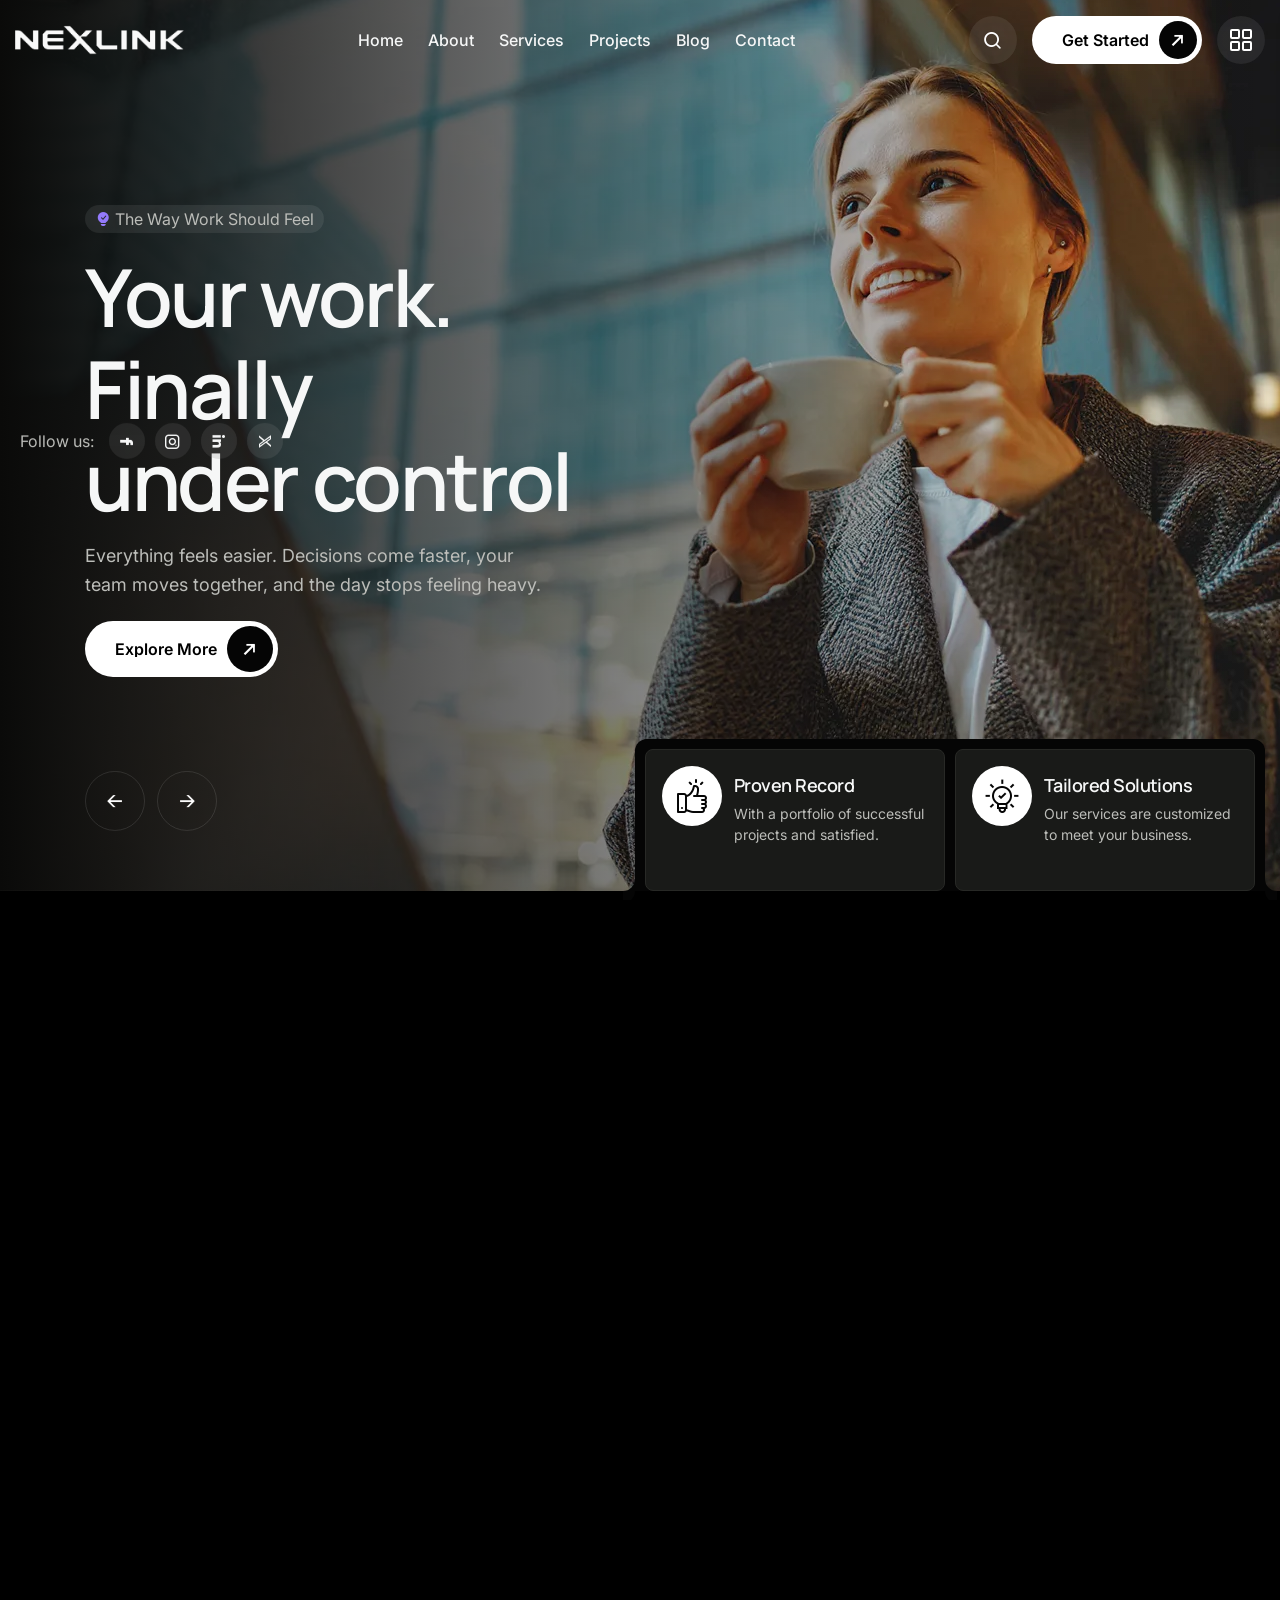
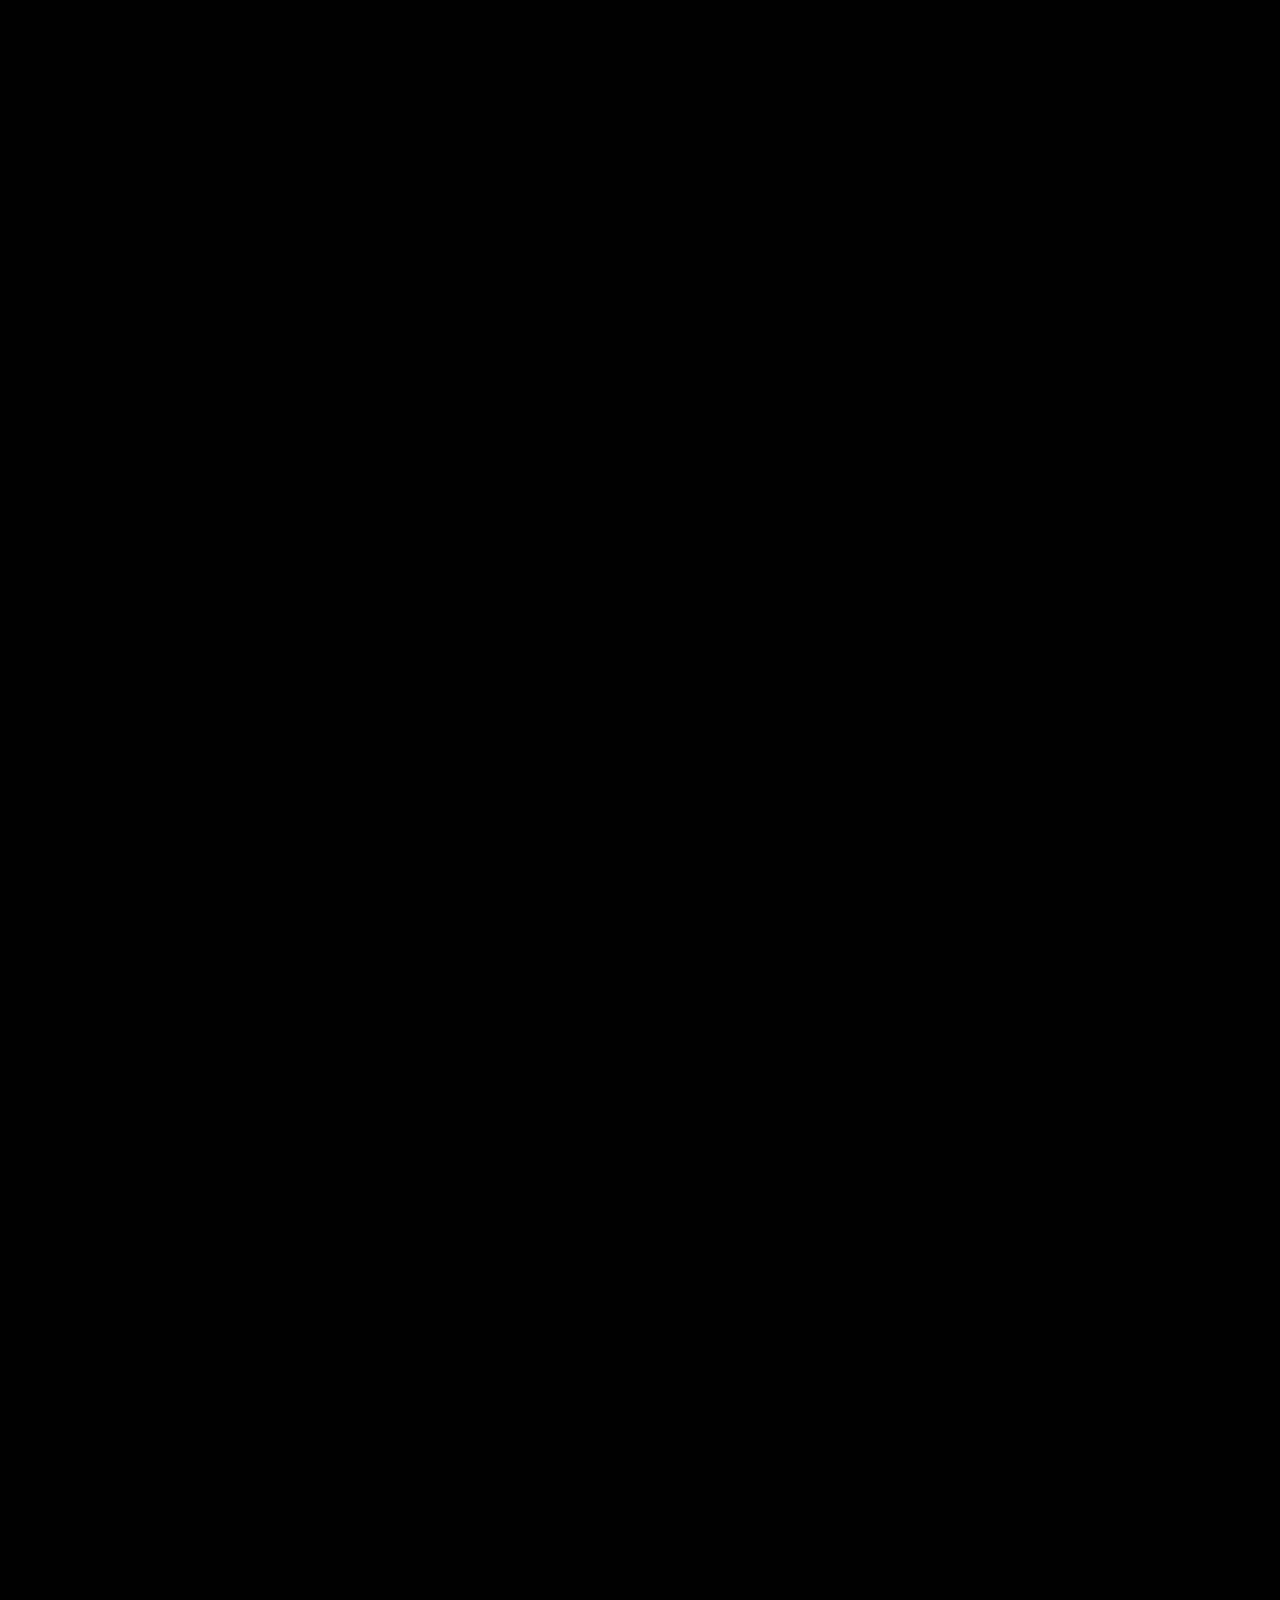
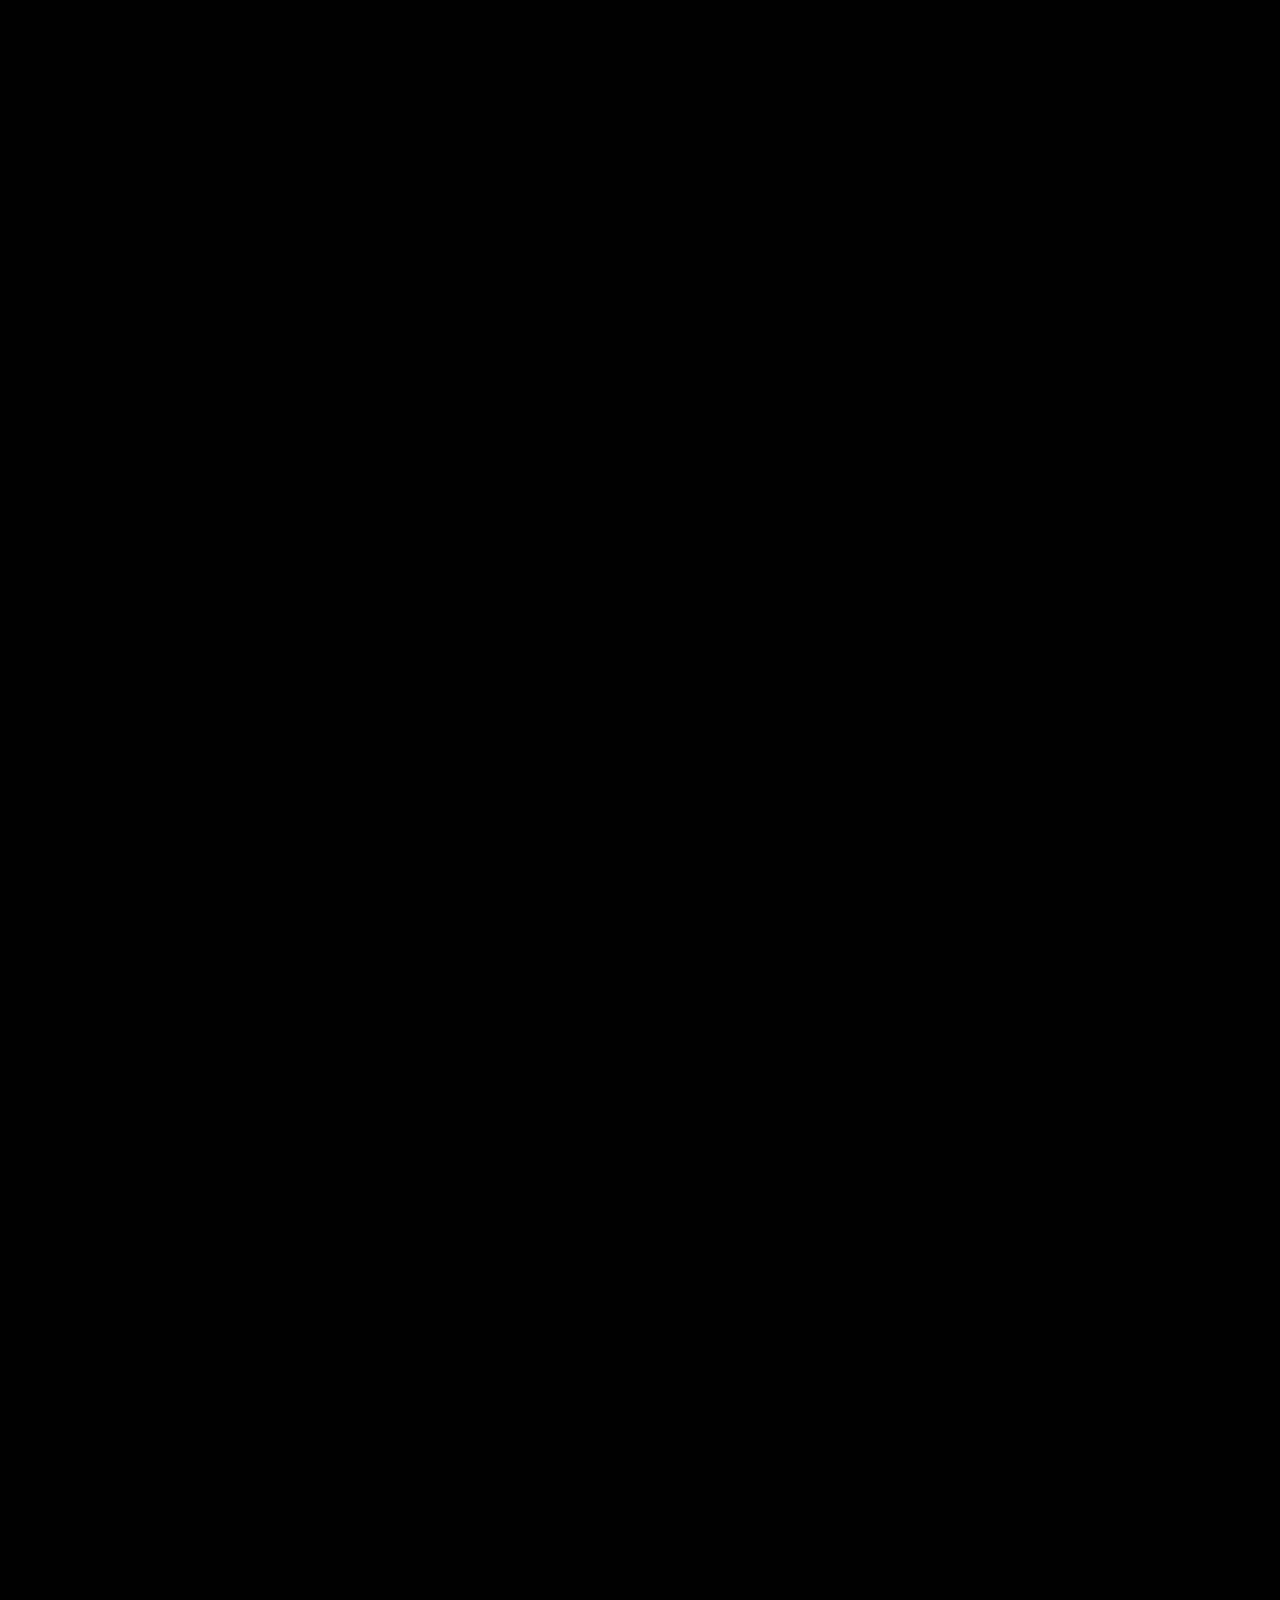
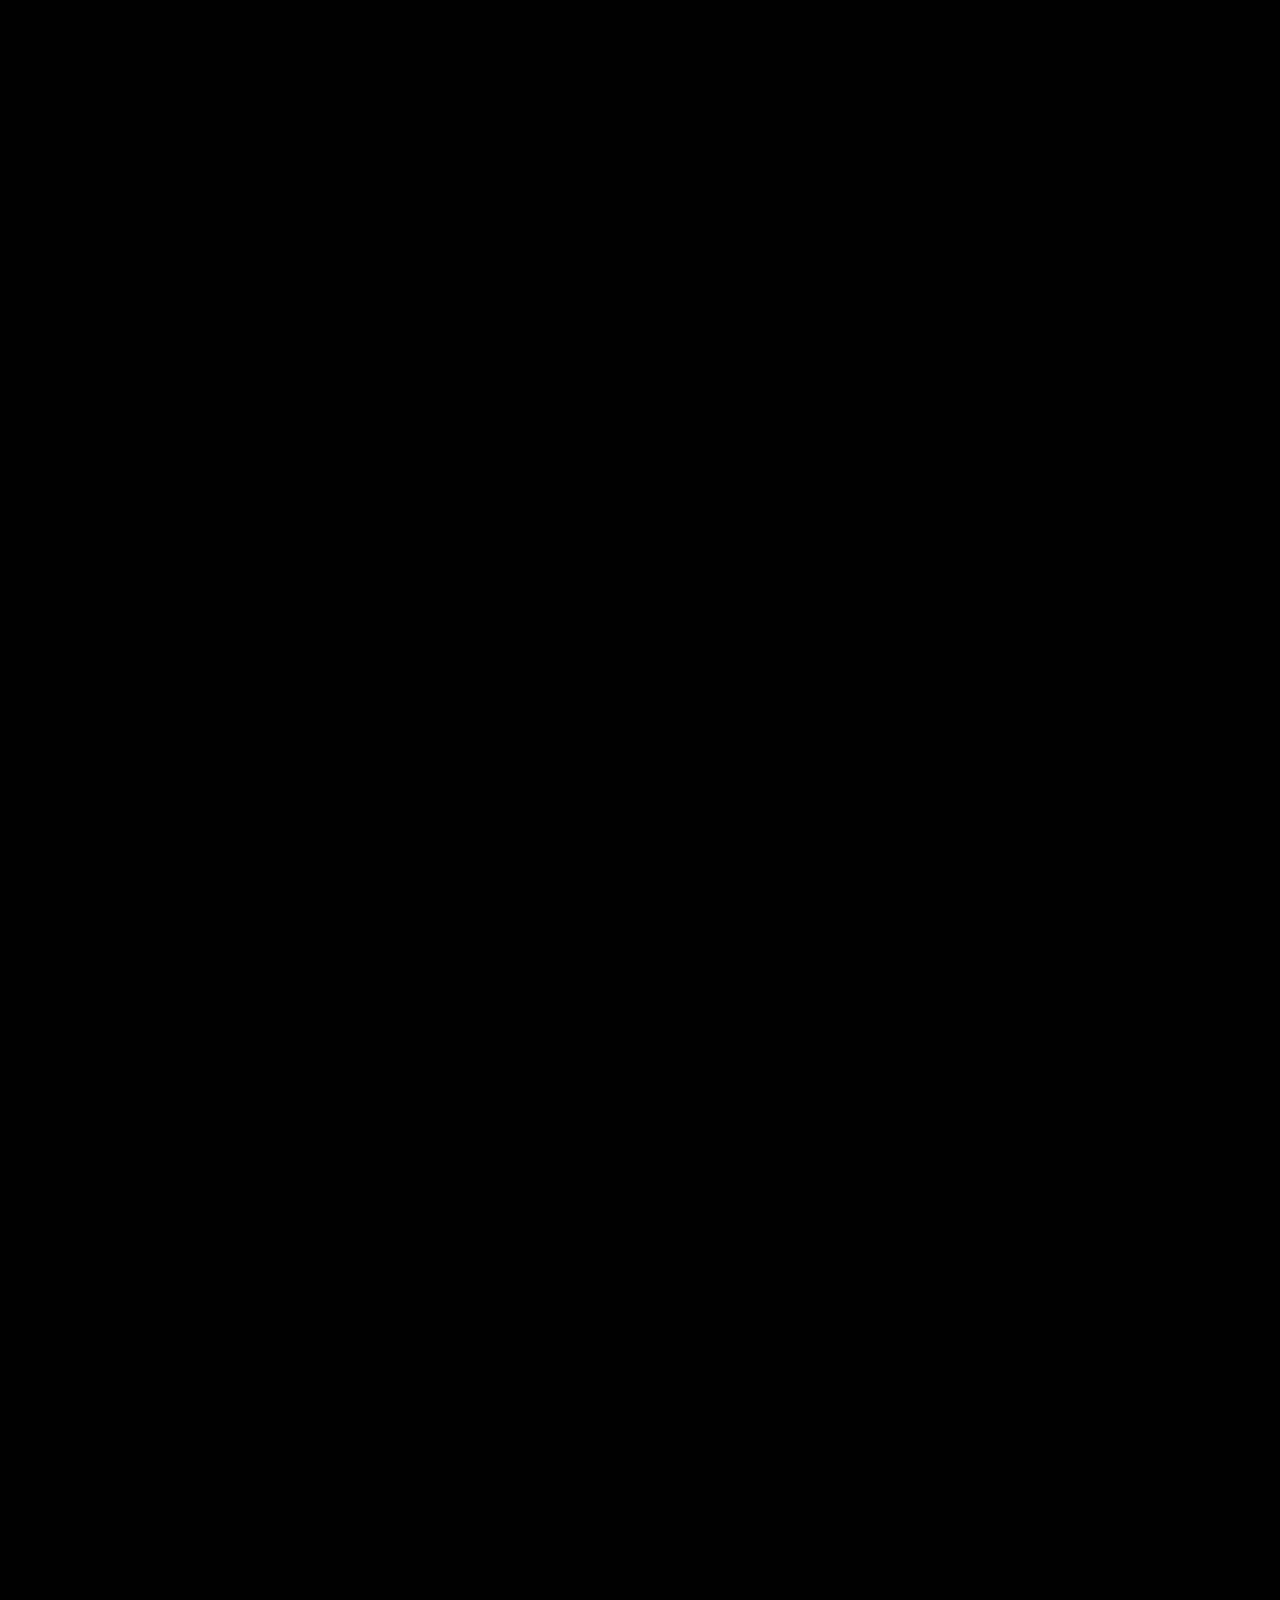
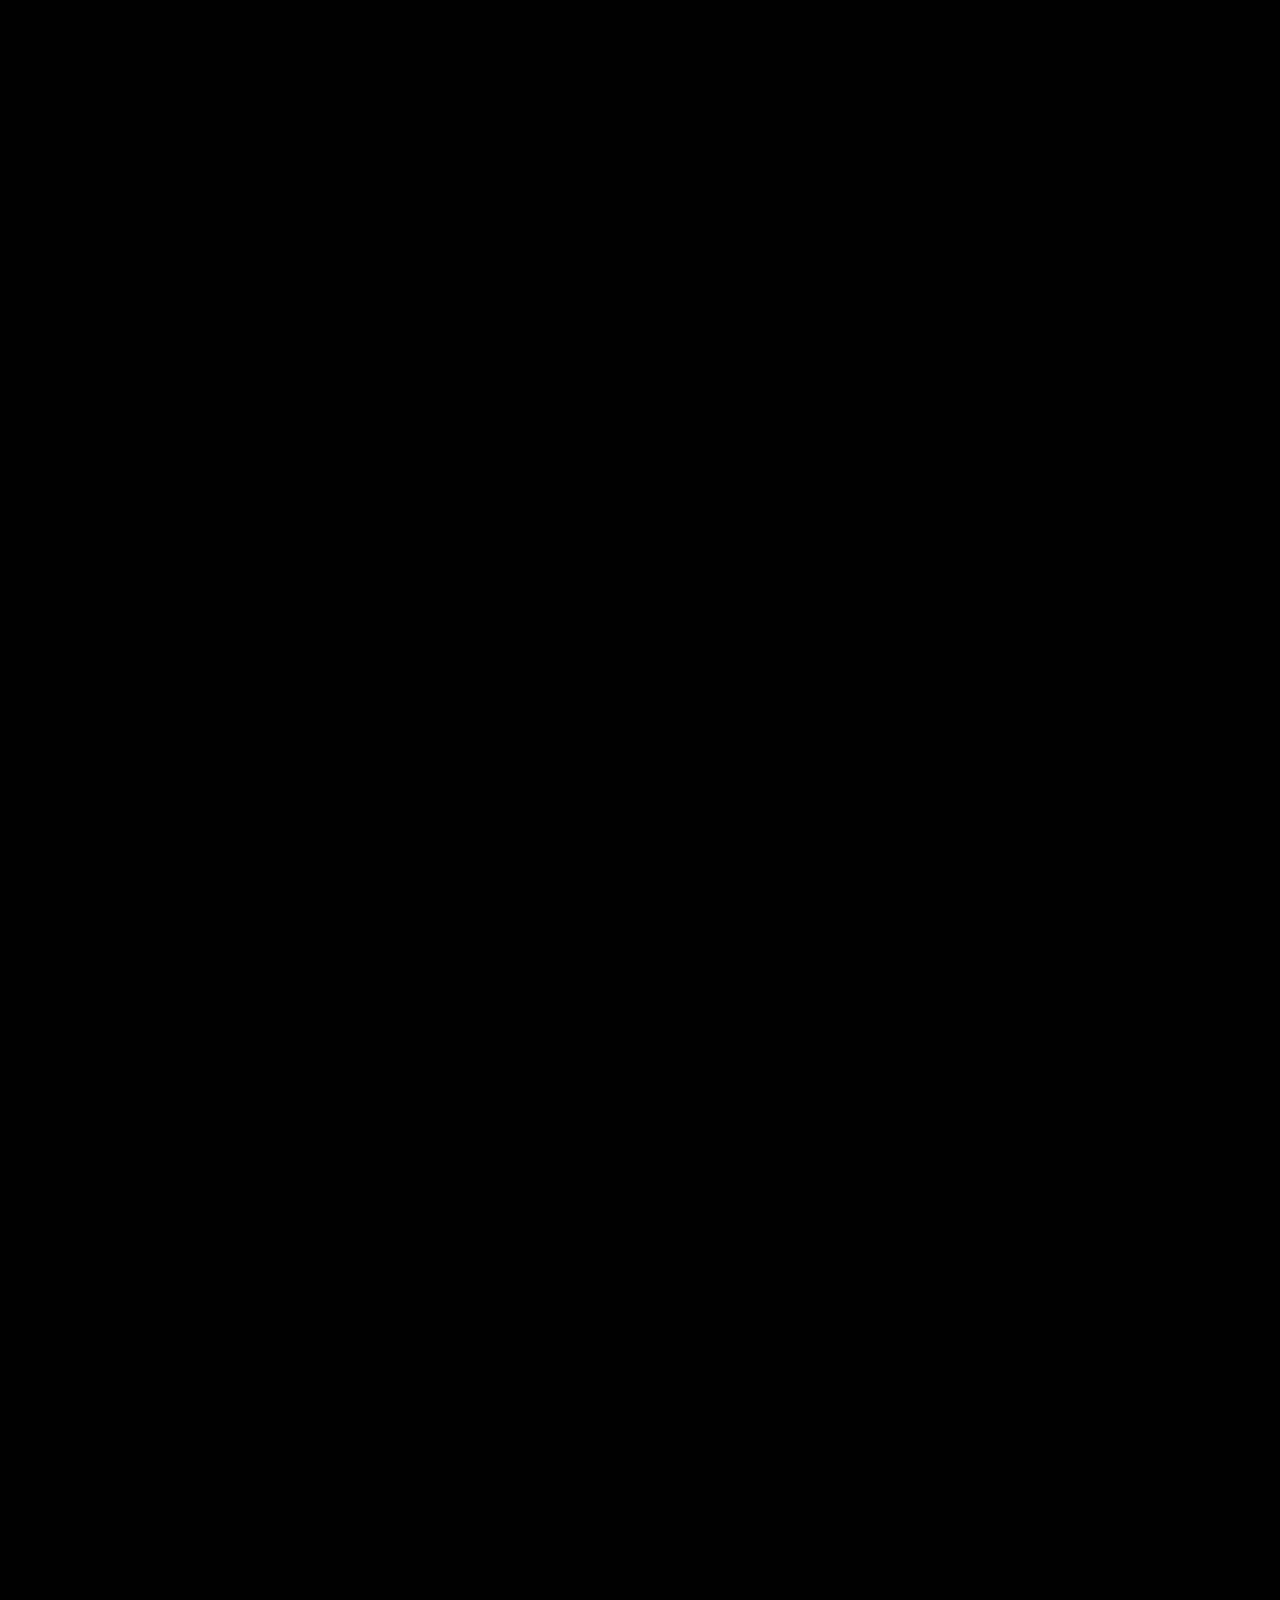
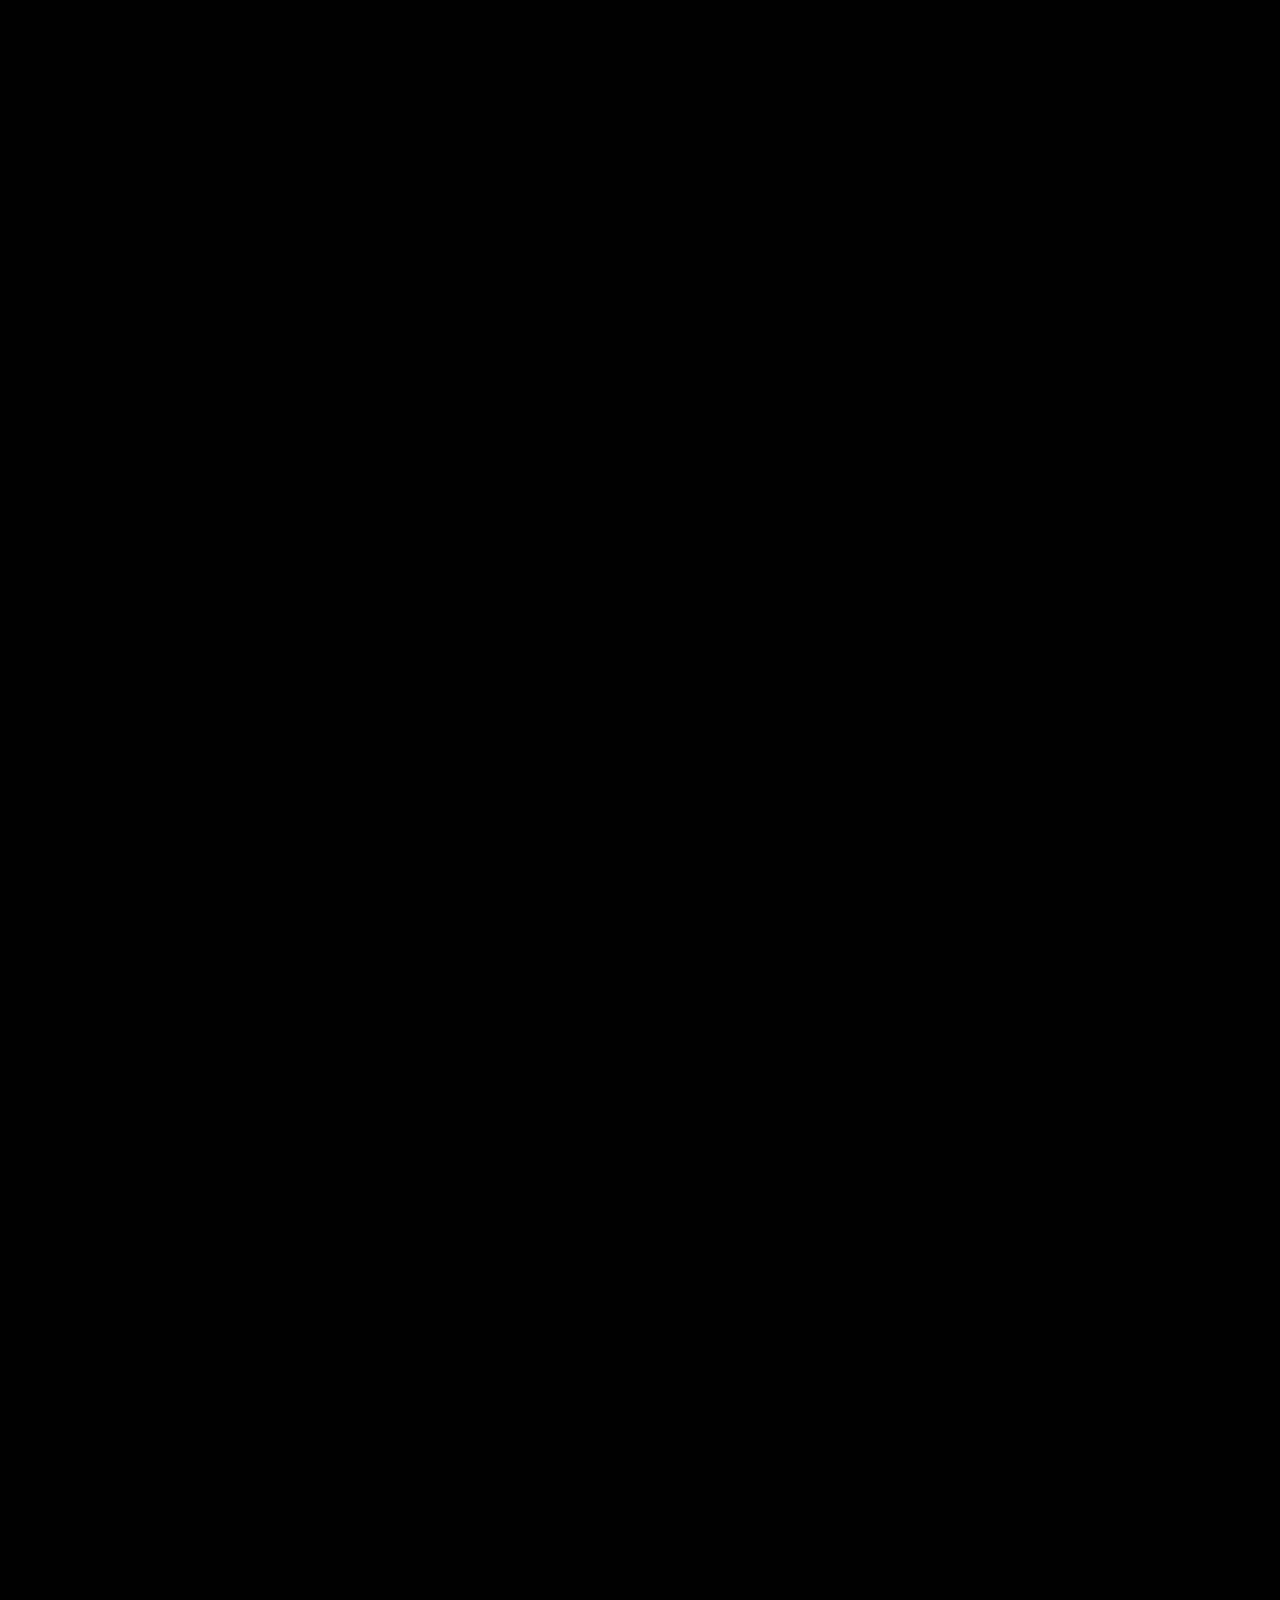
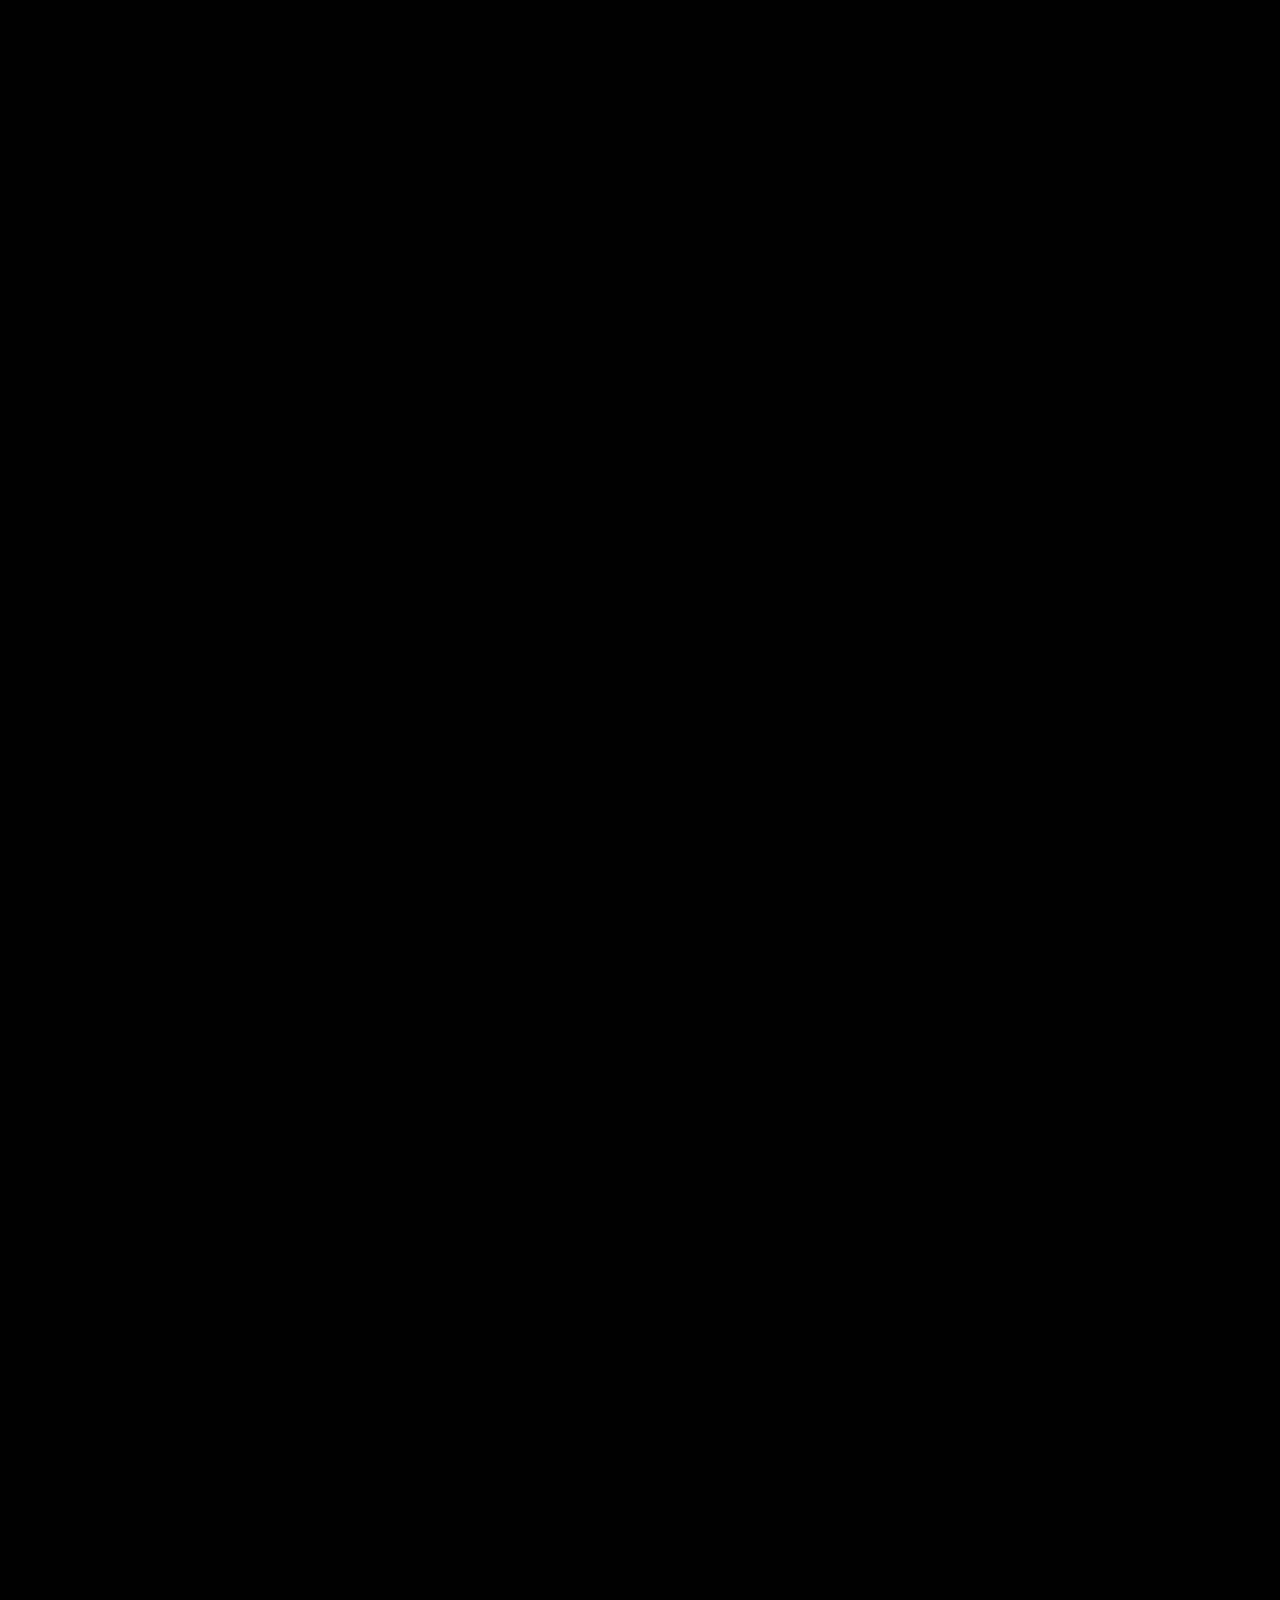
==== commit 2960dee1: "Set index-3.html as default homepage" ====
--- a/index.html
+++ b/index.html
@@ -208,40 +208,7 @@
   <!-- end: Hamburger Menu -->
 
   <!-- start: Header Area -->
-  <header class="header-area header-1 header-absolute">
-    <div class="header-top d-lg-block d-none">
-      <div class="container-fluid">
-        <div class="row">
-          <div class="col-12">
-            <div class="header-top-content">
-              <p class="topbar-text"><i class="tji-spark"></i> Fast & Reliable IT Solution Services. <a
-                  href="contact.html">Join Now</a>
-              </p>
-              <div class="header-info">
-                <div class="info-item">
-                  <span><i class="tji-clock"></i></span>
-                  <span>9 am to 6 pm [mon-sat]</span>
-                </div>
-                <div class="info-item">
-                  <span><i class="tji-gear"></i></span>
-                  <a href="contact.html">Support</a>
-                </div>
-                <div class="info-item">
-                  <span><i class="tji-globe"></i></span>
-                  <div class="tj-select">
-                    <select class="nice-select">
-                      <option value="1">English</option>
-                      <option value="2">Arabic</option>
-                      <option value="3">Spanish</option>
-                    </select>
-                  </div>
-                </div>
-              </div>
-            </div>
-          </div>
-        </div>
-      </div>
-    </div>
+  <header class="header-area header-3 header-absolute">
     <div class="header-bottom">
       <div class="container-fluid">
         <div class="row">
@@ -308,7 +275,7 @@
   <!-- end: Header Area -->
 
   <!-- start: Header Area -->
-  <header class="header-area header-1 header-duplicate header-sticky">
+  <header class="header-area header-3 header-duplicate header-sticky">
     <div class="header-bottom">
       <div class="container-fluid">
         <div class="row">
@@ -376,83 +343,166 @@
 
   <div id="smooth-wrapper">
     <div id="smooth-content">
-
       <main id="primary" class="site-main">
-        <div class="top-space-30"></div>
-        <!-- start: Banner Section -->
-        <section class="tj-banner-section fix">
-          <div class="hero-bg" data-bg-image="assets/images/hero/hero-bg.webp"></div>
+        <!-- start: Hero Slider -->
+        <section class="tj-hero-slider-section fix">
+          <div class="swiper swiper-container tj-hero-slider">
+            <div class="slider_socials tj-fade-anim" data-delay="1" data-direction="left">
+              <span class="label">Follow us:</span>
+              <ul>
+                <li><a href="https://www.facebook.com/" target="_blank"><i class="tji-facebook"></i></a></li>
+                <li><a href="https://www.instagram.com/" target="_blank"><i class="tji-instagram"></i></a></li>
+                <li><a href="https://www.linkedin.com/" target="_blank"><i class="tji-linkedin"></i></a></li>
+                <li><a href="https://www.linkedin.com/" target="_blank"><i class="tji-x-twitter"></i></a></li>
+              </ul>
+            </div>
+            <div class="swiper-wrapper">
+              <div class="swiper-slide tj_slider_item">
+                <div class="slider-bg" data-bg-image="assets/images/hero/h3-slider-img-1.webp"></div>
+
+                <div class="container">
+                  <div class="row">
+                    <div class="col">
+                      <div class="slier_content_wrapper">
+                        <div class="slider_content">
+                          <span class="sub-title ">
+                            <i class="tji-subtitle-2"></i>
+                            The Way Work Should Feel
+                          </span>
+                          <h1 class="title">
+                            Your work. Finally<br>under control
+                          </h1>
+                          <div class="desc">
+                            Everything feels easier. Decisions come faster, your team moves together, and the day stops feeling heavy.
+                          </div>
+                          <a class="tj-primary-btn slider_btn" href="about.html">
+                            <span class="btn-text"><span>Explore More</span></span>
+                            <span class="btn-icon"><i class="tji-arrow-right-2"></i></span>
+                          </a>
+                        </div>
+                      </div>
+                    </div>
+                  </div>
+                </div>
+              </div>
+
+              <div class="swiper-slide tj_slider_item">
+                <div class="slider-bg" data-bg-image="assets/images/hero/h3-slider-img-2.webp"></div>
+
+                <div class="container">
+                  <div class="row">
+                    <div class="col">
+                      <div class="slier_content_wrapper">
+                        <div class="slider_content">
+                          <span class="sub-title ">
+                            <i class="tji-subtitle-2"></i>
+                            Built for the people you serve
+                          </span>
+                          <h1 class="title">
+                            Public work feels<br>human again.
+                          </h1>
+                          <div class="desc">
+                            Your agency gains rhythm, transparency, and the ability to focus on what truly matters: people.
+                          </div>
+                          <a class="tj-primary-btn slider_btn" href="about.html">
+                            <span class="btn-text"><span>Explore More</span></span>
+                            <span class="btn-icon"><i class="tji-arrow-right-2"></i></span>
+                          </a>
+                        </div>
+                      </div>
+                    </div>
+                  </div>
+                </div>
+              </div>
+
+              <div class="swiper-slide tj_slider_item">
+                <div class="slider-bg" data-bg-image="assets/images/hero/h3-slider-img-3.webp"></div>
+
+                <div class="container">
+                  <div class="row">
+                    <div class="col">
+                      <div class="slier_content_wrapper">
+                        <div class="slider_content">
+                          <span class="sub-title ">
+                            <i class="tji-subtitle-2"></i>
+                            Smarter systems for smoother days
+                          </span>
+                          <h1 class="title">
+                            Intelligence<br>you can trust
+                          </h1>
+                          <div class="desc">
+                            AI works silently behind every task, helping your day flow with clarity, speed, and calm.
+                          </div>
+                          <a class="tj-primary-btn slider_btn" href="about.html">
+                            <span class="btn-text"><span>Explore More</span></span>
+                            <span class="btn-icon"><i class="tji-arrow-right-2"></i></span>
+                          </a>
+                        </div>
+                      </div>
+                    </div>
+                  </div>
+                </div>
+              </div>
+            </div>
+
+            <!-- slider navigation -->
+            <div class="container">
+              <div class="row">
+                <div class="col">
+                  <div class="slider_navigation tj-fade-anim" data-delay="1.2">
+                    <div class="slider-prev">
+                      <span class="anim-icon">
+                        <i class="tji-arrow-left-3"></i>
+                        <i class="tji-arrow-left-3"></i>
+                      </span>
+                    </div>
+
+                    <div class="slider-next">
+                      <span class="anim-icon">
+                        <i class="tji-arrow-right-3"></i>
+                        <i class="tji-arrow-right-3"></i>
+                      </span>
+                    </div>
+                  </div>
+                </div>
+              </div>
+            </div>
+          </div>
+        </section>
+
+        <section class="tj-features-section">
           <div class="container">
             <div class="row">
-              <div class="col-xxl-6 col-xl-5 col-lg-6">
-                <div class="banner-content">
-                  <span class="sub-title tj-fade-anim" data-duration="0.5">[ Transforming Ideas ]</span>
-                  <h1 class="banner-title tj-split-text-4">Innovative Tech Solutions for Business.</h1>
-                  <div class="btn-area tj-fade-anim" data-delay=".6">
-                    <a class="tj-primary-btn" href="service.html">
-                      <span class="btn-text"><span>Explore Services</span></span>
-                      <span class="btn-icon"><i class="tji-arrow-right-2"></i></span>
-                    </a>
-                    <a class="number" href="tel:18883338181"><i class="tji-phone-2"></i><span>+1 (888)
-                        333-8181</span></a>
-                  </div>
-                  <div class="list-area tj-fade-anim" data-delay=".6" data-duration="1" data-direction="left">
-                    <ul class="list-style-1">
-                      <li><span><i class="tji-check"></i></span>Innovate Smarter</li>
-                      <li><span><i class="tji-check"></i></span>Technology Simplified</li>
-                    </ul>
-                  </div>
-                </div>
-              </div>
-              <div class="col-xxl-6 col-xl-7 col-lg-6">
-                <div class="banner-img-area">
-                  <div class="banner-img tj-fade-anim" data-delay="0.3" data-direction="right">
-                    <img src="assets/images/hero/hero-img.webp" alt="Image">
-                  </div>
-                  <div class="trusted tj-bounce tj-fade-anim" data-delay="1" data-direction="left">
-                    <span class="icon"><i class="tji-shield"></i></span>
-                    <span class="text">Trusted by 800+ Tech Giants.</span>
-                  </div>
-                  <div class="customers-box tj-fade-anim" data-delay="0.6" data-direction="right">
-                    <div class="customers">
-                      <ul>
-                        <li><img src="assets/images/testimonial/client-1.webp" alt="Image"></li>
-                        <li><img src="assets/images/testimonial/client-2.webp" alt="Image"></li>
-                        <li><img src="assets/images/testimonial/client-3.webp" alt="Image"></li>
-                        <li><img src="assets/images/testimonial/client-4.webp" alt="Image"></li>
-                      </ul>
-                    </div>
-                    <div class="customers-bottom">
-                      <div class="rating-area">
-                        <div class="customers-number">4.9</div>
-                        <div class="star-ratings">
-                          <div class="fill-ratings" style="width: 90%">
-                            <span>★★★★★</span>
-                          </div>
-                          <div class="empty-ratings">
-                            <span>★★★★★</span>
-                          </div>
-                        </div>
-                      </div>
-                      <h6 class="customers-text">Based on 600+ Google Reviews.</h6>
-                    </div>
-                  </div>
-                </div>
-              </div>
-            </div>
-          </div>
-          <div class="banner-scroll tj-fade-anim" data-delay="1.2" data-direction="top">
-            <a href="#client" class="scroll-down">
-              <span class="text">Scroll Down</span>
-              <span class="icon"><i class="tji-arrow-down-2"></i></span>
-            </a>
+              <div class="col d-flex justify-content-end">
+                <div class="tj_features_wrap">
+                  <div class="feature_item">
+                    <div class="feature_icon">
+                      <i class="tji-thumbs-up"></i>
+                    </div>
+                    <div class="feature_content">
+                      <h4 class="title">Proven Record</h4>
+                      <div class="desc">With a portfolio of successful projects and satisfied.</div>
+                    </div>
+                  </div>
+                  <div class="feature_item">
+                    <div class="feature_icon">
+                      <i class="tji-idea"></i>
+                    </div>
+                    <div class="feature_content">
+                      <h4 class="title">Tailored Solutions</h4>
+                      <div class="desc">Our services are customized to meet your business.</div>
+                    </div>
+                  </div>
+                </div>
+              </div>
+            </div>
           </div>
         </section>
-        <!-- end: Banner Section -->
+        <!-- end: Hero Slider -->
 
         <!-- start: Client Section -->
-        <section id="client" class="tj-client-section section-gap-top">
-          <div class="container-fluid">
+        <section id="client" class="tj-client-section section-gap-top overflow-hidden">
+          <div class="container-fluid gx-0">
             <div class="row">
               <div class="col-12">
                 <div class="client-content tj-fade-anim" data-delay="0.1">
@@ -498,21 +548,624 @@
         </section>
         <!-- end: Client Section -->
 
-        <!-- start: Choose Section -->
-        <section class="tj-choose-section fix section-gap">
+        <!-- start: About Section -->
+        <section class="h3-about-section section-gap">
+          <div class="container">
+            <div class="row rg-30">
+              <div class="col-lg-6">
+                <div class="sec-heading style-3">
+                  <span class="sub-title tj-fade-anim" data-delay="0.2" data-duration="0.5"><i
+                      class="tji-subtitle-2"></i>About Our
+                    Company</span>
+                  <h2 class="sec-title tj-split-text-3">Providing Tailored IT Solution Ensuring Seamless Business
+                    Growth,
+                    Success.</h2>
+                </div>
+                <div class="h3_about_img img-reveal-2">
+                  <img src="./assets/images/about/h3-about-img.jpg" alt="">
+
+                  <div class="about_reviews">
+                    <div class="bg"></div>
+                    <ul>
+                      <li>
+                        <img src="assets/images/testimonial/client-1.webp" alt="Image">
+                      </li>
+                      <li>
+                        <img src="assets/images/testimonial/client-2.webp" alt="Image">
+                      </li>
+                      <li>
+                        <img src="assets/images/testimonial/client-3.webp" alt="Image">
+                      </li>
+                      <li>
+                        <span><i class="tji-plus"></i></span>
+                      </li>
+                    </ul>
+
+                    <span class="text">More 800+ Clients Global Reviews IT Solution.</span>
+                  </div>
+                </div>
+              </div>
+              <div class="col-lg-6">
+                <div class="about_right_content">
+                  <div class="content_right_inner">
+                    <div class="desc tj-fade-anim" data-delay="0.1">We are dedicated to transforming businesses into
+                      through
+                      innovative and future-ready
+                      IT solutions. With a passion for technology and a commitment to excellence, empower are
+                      organizations.
+                      From cloud computing to AI-driven solutions. Cloud computing is categorized in different models,
+                      including Infrastructure.</div>
+
+                    <div class="list_button tj-fade-anim" data-delay="0.1">
+                      <ul class="tj_list">
+                        <li><i class="tji-check-4"></i>Tailored IT Solutions.</li>
+                        <li><i class="tji-check-4"></i>Future-Ready Infrastructure.</li>
+                        <li><i class="tji-check-4"></i>Industry Expertise.</li>
+                      </ul>
+
+                      <div class="circle-text-wrap about-btn tj-fade-anim" data-delay="0.2">
+                        <span class="circle-text" data-bg-image="assets/images/about/about-circle-text.png"></span>
+                        <a href="about.html" class="circle-icon"><i class="tji-arrow-right-2"></i></a>
+                      </div>
+                    </div>
+                  </div>
+
+                  <div class="row rg-30">
+                    <div class="col-sm-6">
+                      <div class="h3_countup tj-fade-anim" data-delay="0.2">
+                        <div class="inline-content">
+                          <span class="counter">10</span>
+                          <span class="count-plus">m</span>
+                        </div>
+                        <h4 class="title">Users</h4>
+                        <span class="desc">Transforming Ideas into Digital Excellence Transforming.</span>
+                      </div>
+                    </div>
+                    <div class="col-sm-6">
+                      <div class="h3_countup tj-fade-anim" data-delay="0.4">
+                        <div class="inline-content">
+                          <span class="prefix">0</span>
+                          <span class="counter">3</span>
+                          <span class="count-plus">x</span>
+                        </div>
+                        <h4 class="title">Faster</h4>
+                        <span class="desc">Transforming Ideas into Digital Excellence Transforming.</span>
+                      </div>
+                    </div>
+                  </div>
+                </div>
+              </div>
+            </div>
+          </div>
+        </section>
+        <!-- end: About Section -->
+
+        <!-- start: Working Process Section -->
+        <section class="h3-working-process-section section-gap-x">
+          <div class="h3-working-process-section-wrap section-gap fix">
+
+            <div class="bg-img" data-bg-image="./assets/images/bg/common-bg.webp"></div>
+
+            <div class="container">
+              <div class="row">
+                <div class="col">
+                  <div class="sec-heading style-3 sec-heading-centered">
+                    <span class="sub-title tj-fade-anim" data-delay="0.2" data-duration="0.5"><i
+                        class="tji-subtitle-2"></i>How we
+                      Work</span>
+                    <h2 class="sec-title tj-split-text-3">Transform Your Business in 3 Simple Steps.</h2>
+                  </div>
+                </div>
+              </div>
+            </div>
+
+            <div class="process-area">
+              <div class="process-border tj-fade-anim" data-delay="1" data-direction="left"></div>
+              <div class="container">
+                <div class="row">
+                  <div class="col-12">
+                    <div class="process-wrap tj-slide-wrap">
+                      <div class="process-item style-2 tj-slide-left">
+                        <span class="process-step">01</span>
+                        <div class="process-content">
+                          <h4 class="title">Deep Discovery & Planning.</h4>
+                          <p class="desc">Every great solution starts with understanding. We take the time to learn
+                            about
+                            your business, challenges, and goals.</p>
+                        </div>
+                      </div>
+                      <div class="process-item style-2 tj-slide-left">
+                        <span class="process-step">02</span>
+                        <div class="process-content">
+                          <h4 class="title">Development & Implement.</h4>
+                          <p class="desc">Every great solution starts with understanding. We take the time to learn
+                            about
+                            your business, challenges, and goals.</p>
+                        </div>
+                      </div>
+                      <div class="process-item style-2 tj-slide-left">
+                        <span class="process-step">03</span>
+                        <div class="process-content">
+                          <h4 class="title">Optimization & Support.</h4>
+                          <p class="desc">Every great solution starts with understanding. We take the time to learn
+                            about
+                            your business, challenges, and goals.</p>
+                        </div>
+                      </div>
+                    </div>
+                  </div>
+                </div>
+              </div>
+            </div>
+          </div>
+        </section>
+        <!-- end: Working Process Section -->
+
+        <!-- start: Services Section -->
+        <section class="h3-service-section section-gap">
+          <div class="container">
+            <div class="row">
+              <div class="col">
+                <div class="sec-heading style-3 ">
+                  <span class="sub-title tj-fade-anim" data-delay="0.2" data-duration="0.5">
+                    <i class="tji-subtitle-2"></i>
+                    Explore Services
+                  </span>
+
+                  <div class="sec-heading-inner">
+                    <h2 class="sec-title tj-split-text-3">Reliable IT Solution for Better & Smarter.</h2>
+                    <div class="tj-fade-anim d-none d-md-inline-flex" data-delay="0.5">
+                      <a class="tj-primary-btn" href="servics.html">
+                        <span class="btn-text"><span>Explore More</span></span>
+                        <span class="btn-icon"><i class="tji-arrow-right-2"></i></span>
+                      </a>
+                    </div>
+                  </div>
+                </div>
+
+                <div class="services_wrap tj-fade-anim" data-delay="0.75">
+                  <div class="services_tabs" role="tablist">
+                    <button class="service_tab_item active" data-bs-toggle="tab" data-bs-target="#serviceTab-1"
+                      type="button" role="tab" aria-selected="true">
+                      <span class="button_inner">
+                        <span>01</span>
+                        Managed IT Services
+                      </span>
+                    </button>
+                    <button class="service_tab_item" data-bs-toggle="tab" data-bs-target="#serviceTab-2" type="button"
+                      role="tab" aria-selected="false">
+                      <span class="button_inner">
+                        <span>02</span>
+                        Cloud Computing
+                      </span>
+                    </button>
+                    <button class="service_tab_item" data-bs-toggle="tab" data-bs-target="#serviceTab-3" type="button"
+                      role="tab" aria-selected="false">
+                      <span class="button_inner">
+                        <span>03</span>
+                        Software Development
+                      </span>
+                    </button>
+                    <button class="service_tab_item" data-bs-toggle="tab" data-bs-target="#serviceTab-4" type="button"
+                      role="tab" aria-selected="false">
+                      <span class="button_inner">
+                        <span>04</span>
+                        Network Infrastructure
+                      </span>
+                    </button>
+                    <button class="service_tab_item" data-bs-toggle="tab" data-bs-target="#serviceTab-5" type="button"
+                      role="tab" aria-selected="false">
+                      <span class="button_inner">
+                        <span>05</span>
+                        Data Backup
+                      </span>
+                    </button>
+
+                    <div class="active-bg"></div>
+                  </div>
+
+                  <div class="tab-content services_content_wrap">
+                    <div class="tab-pane fade show active" id="serviceTab-1" role="tabpanel">
+                      <div class="service_content_wrap">
+                        <div class="service_content">
+                          <span class="service_icon"><i class="tji-computer"></i></span>
+                          <h3 class="service_title">
+                            <a href="service-details.html">
+                              Comprehensive Managed IT Services for Business Efficiency
+                            </a>
+                          </h3>
+                          <div class="service_excerpt">
+                            Managed IT Services provide businesses with proactive technology support, ensuring seamless.
+                          </div>
+                          <a class="tj-text-btn style-3 service_btn" href="service-details.html">
+                            <span class="btn-text"><span>Learn More</span></span>
+                            <span class="btn-icon"><i class="tji-arrow-right-2"></i></span>
+                          </a>
+                        </div>
+                        <div class="service_image img-reveal-2">
+                          <img src="./assets/images/services/h3-service-img-2.jpg" alt="">
+                        </div>
+                      </div>
+                    </div>
+                    <div class="tab-pane fade" id="serviceTab-2" role="tabpanel">
+                      <div class="service_content_wrap">
+                        <div class="service_content">
+                          <span class="service_icon"><i class="tji-cloud"></i></span>
+                          <h3 class="service_title">
+                            <a href="service-details.html">
+                              Comprehensive Managed IT Services for Business Efficiency
+                            </a>
+                          </h3>
+                          <div class="service_excerpt">
+                            Managed IT Services provide businesses with proactive technology support, ensuring seamless.
+                          </div>
+                          <a class="tj-text-btn style-3 service_btn" href="service-details.html">
+                            <span class="btn-text"><span>Learn More</span></span>
+                            <span class="btn-icon"><i class="tji-arrow-right-2"></i></span>
+                          </a>
+                        </div>
+                        <div class="service_image">
+                          <img src="./assets/images/services/h3-service-img-2.jpg" alt="">
+                        </div>
+                      </div>
+                    </div>
+                    <div class="tab-pane fade" id="serviceTab-3" role="tabpanel">
+                      <div class="service_content_wrap">
+                        <div class="service_content">
+                          <span class="service_icon"><i class="tji-development"></i></span>
+                          <h3 class="service_title">
+                            <a href="service-details.html">
+                              Comprehensive Managed IT Services for Business Efficiency
+                            </a>
+                          </h3>
+                          <div class="service_excerpt">
+                            Managed IT Services provide businesses with proactive technology support, ensuring seamless.
+                          </div>
+                          <a class="tj-text-btn style-3 service_btn" href="service-details.html">
+                            <span class="btn-text"><span>Learn More</span></span>
+                            <span class="btn-icon"><i class="tji-arrow-right-2"></i></span>
+                          </a>
+                        </div>
+                        <div class="service_image">
+                          <img src="./assets/images/services/h3-service-img-2.jpg" alt="">
+                        </div>
+                      </div>
+                    </div>
+                    <div class="tab-pane fade" id="serviceTab-4" role="tabpanel">
+                      <div class="service_content_wrap">
+                        <div class="service_content">
+                          <span class="service_icon"><i class="tji-network"></i></span>
+                          <h3 class="service_title">
+                            <a href="service-details.html">
+                              Comprehensive Managed IT Services for Business Efficiency
+                            </a>
+                          </h3>
+                          <div class="service_excerpt">
+                            Managed IT Services provide businesses with proactive technology support, ensuring seamless.
+                          </div>
+                          <a class="tj-text-btn style-3 service_btn" href="service-details.html">
+                            <span class="btn-text"><span>Learn More</span></span>
+                            <span class="btn-icon"><i class="tji-arrow-right-2"></i></span>
+                          </a>
+                        </div>
+                        <div class="service_image">
+                          <img src="./assets/images/services/h3-service-img-2.jpg" alt="">
+                        </div>
+                      </div>
+                    </div>
+                    <div class="tab-pane fade" id="serviceTab-5" role="tabpanel">
+                      <div class="service_content_wrap">
+                        <div class="service_content">
+                          <span class="service_icon"><i class="tji-computer"></i></span>
+                          <h3 class="service_title">
+                            <a href="service-details.html">
+                              Comprehensive Managed IT Services for Business Efficiency
+                            </a>
+                          </h3>
+                          <div class="service_excerpt">
+                            Managed IT Services provide businesses with proactive technology support, ensuring seamless.
+                          </div>
+                          <a class="tj-text-btn style-3 service_btn" href="service-details.html">
+                            <span class="btn-text"><span>Learn More</span></span>
+                            <span class="btn-icon"><i class="tji-arrow-right-2"></i></span>
+                          </a>
+                        </div>
+                        <div class="service_image">
+                          <img src="./assets/images/services/h3-service-img-2.jpg" alt="">
+                        </div>
+                      </div>
+                    </div>
+                  </div>
+                </div>
+              </div>
+            </div>
+
+            <div class="row d-md-none mt-40">
+              <div class="col">
+                <div class="explore_more_btn text-center">
+                  <a class="tj-primary-btn" href="services.html">
+                    <span class="btn-text"><span>Explore More</span></span>
+                    <span class="btn-icon"><i class="tji-arrow-right-2"></i></span>
+                  </a>
+                </div>
+              </div>
+            </div>
+          </div>
+        </section>
+        <!-- end: Services Section -->
+
+        <!-- start: Marquee Section -->
+        <section class="h3-marquee-section overflow-hidden">
+          <div class="container-fluid gx-0">
+            <div class="row">
+              <div class="col">
+                <div class="h3_marquee_wrap">
+                  <div class="scroll-slider">
+                    <div class="scroll-wrapper">
+                      <div class="marquee-item-2">
+                        <span class="marquee-icon">
+                          <i class="tji-marquee-2"></i>
+                        </span>
+                        <h3 class="marquee-text">IT Solution</h3>
+                      </div>
+
+                      <div class="marquee-item-2">
+                        <span class="marquee-icon">
+                          <i class="tji-marquee-2"></i>
+                        </span>
+                        <h3 class="marquee-text">Business</h3>
+                      </div>
+
+                      <div class="marquee-item-2">
+                        <span class="marquee-icon">
+                          <i class="tji-marquee-2"></i>
+                        </span>
+                        <h3 class="marquee-text">Modern</h3>
+                      </div>
+
+                      <div class="marquee-item-2">
+                        <span class="marquee-icon">
+                          <i class="tji-marquee-2"></i>
+                        </span>
+                        <h3 class="marquee-text">IT Solution</h3>
+                      </div>
+
+                      <div class="marquee-item-2">
+                        <span class="marquee-icon">
+                          <i class="tji-marquee-2"></i>
+                        </span>
+                        <h3 class="marquee-text">Business</h3>
+                      </div>
+
+                      <div class="marquee-item-2">
+                        <span class="marquee-icon">
+                          <i class="tji-marquee-2"></i>
+                        </span>
+                        <h3 class="marquee-text">Modern</h3>
+                      </div>
+                    </div>
+                    <div class="scroll-wrapper">
+                      <div class="marquee-item-2">
+                        <span class="marquee-icon">
+                          <i class="tji-marquee-2"></i>
+                        </span>
+                        <h3 class="marquee-text">IT Solution</h3>
+                      </div>
+
+                      <div class="marquee-item-2">
+                        <span class="marquee-icon">
+                          <i class="tji-marquee-2"></i>
+                        </span>
+                        <h3 class="marquee-text">Business</h3>
+                      </div>
+
+                      <div class="marquee-item-2">
+                        <span class="marquee-icon">
+                          <i class="tji-marquee-2"></i>
+                        </span>
+                        <h3 class="marquee-text">Modern</h3>
+                      </div>
+
+                      <div class="marquee-item-2">
+                        <span class="marquee-icon">
+                          <i class="tji-marquee-2"></i>
+                        </span>
+                        <h3 class="marquee-text">IT Solution</h3>
+                      </div>
+
+                      <div class="marquee-item-2">
+                        <span class="marquee-icon">
+                          <i class="tji-marquee-2"></i>
+                        </span>
+                        <h3 class="marquee-text">Business</h3>
+                      </div>
+
+                      <div class="marquee-item-2">
+                        <span class="marquee-icon">
+                          <i class="tji-marquee-2"></i>
+                        </span>
+                        <h3 class="marquee-text">Modern</h3>
+                      </div>
+                    </div>
+                  </div>
+                </div>
+              </div>
+            </div>
+          </div>
+        </section>
+        <!-- end: Marquee Section -->
+
+        <!-- start: Pricing Section -->
+        <section class="tj-pricing-section section-gap fix">
+          <div class="container">
+            <div class="row">
+              <div class="col">
+                <div class="sec-heading style-3 sec-heading-centered">
+                  <span class="sub-title tj-fade-anim" data-delay="0.2" data-duration="0.5"><i
+                      class="tji-subtitle-2"></i>Best Pricing</span>
+                  <h2 class="sec-title tj-split-text-3">Pricing Plans to Find the Right IT Support.</h2>
+
+                  <div class="price_switcher tj-fade-anim" data-delay="0.5">
+                    <p>Monthly</p>
+                    <label class="toggle_switcher">
+                      <input class="toggle-checkbox" type="checkbox">
+                      <span class="toggle-switch"></span>
+                    </label>
+                    <p>Yearly <span>(Save 15%)</span></p>
+                  </div>
+                </div>
+
+                <div class="pricing_items_wrap tj-slide-wrap">
+                  <div class="pricing_item tj-slide-right">
+                    <div class="pricing_header">
+                      <h4 class="package_name">Basic Plan</h4>
+                      <div class="package_desc">Essential Electrical Services</div>
+                      <div class="package_price">
+                        <span class="currency">$</span>
+                        <span class="price" data-year-price="199" data-month-price="99">99</span>
+                        <span class="period" data-year-period="/per year" data-month-period="/per month">/per
+                          month</span>
+                      </div>
+                    </div>
+
+                    <a class="tj-primary-btn pricing_btn" href="contact.html">
+                      <span class="btn-text"><span>Chose Package <i class="tji-arrow-right-4"></i></span></span>
+                    </a>
+
+                    <ul class="pricing_features">
+                      <li>
+                        <i class="tji-check-3"></i>
+                        Essential IT Support
+                      </li>
+                      <li>
+                        <i class="tji-check-3"></i>
+                        Cloud Storage (50 GB)
+                      </li>
+                      <li>
+                        <i class="tji-check-3"></i>
+                        Monthly System Check
+                      </li>
+                      <li>
+                        <i class="tji-check-3"></i>
+                        Basic Security Updates
+                      </li>
+                      <li>
+                        <i class="tji-check-3"></i>
+                        Software Patches and Fixes
+                      </li>
+                      <li>
+                        <i class="tji-check-3"></i>
+                        1 Scheduled Maintenance
+                      </li>
+                    </ul>
+                  </div>
+
+                  <div class="pricing_item recommend tj-slide-right">
+                    <div class="pricing_header">
+                      <h4 class="package_name">Standard Plan</h4>
+                      <div class="package_desc">Complete Electrical Solutions</div>
+                      <div class="package_price">
+                        <span class="currency">$</span>
+                        <span class="price" data-year-price="499" data-month-price="249">249</span>
+                        <span class="period" data-year-period="/per year" data-month-period="/per month">/per
+                          month</span>
+                      </div>
+                    </div>
+
+                    <a class="tj-primary-btn pricing_btn" href="contact.html">
+                      <span class="btn-text"><span>Chose Package <i class="tji-arrow-right-4"></i></span></span>
+                    </a>
+
+                    <ul class="pricing_features">
+                      <li>
+                        <i class="tji-check-3"></i>
+                        Advanced IT Management
+                      </li>
+                      <li>
+                        <i class="tji-check-3"></i>
+                        Cloud Storage (200 GB)
+                      </li>
+                      <li>
+                        <i class="tji-check-3"></i>
+                        Custom Software Solutions
+                      </li>
+                      <li>
+                        <i class="tji-check-3"></i>
+                        Threat Detection Services
+                      </li>
+                      <li>
+                        <i class="tji-check-3"></i>
+                        Data Backup and Recovery
+                      </li>
+                      <li>
+                        <i class="tji-check-3"></i>
+                        Monthly IT Consultation
+                      </li>
+                    </ul>
+                  </div>
+
+                  <div class="pricing_item tj-slide-right">
+                    <div class="pricing_header">
+                      <h4 class="package_name">Premium Plan</h4>
+                      <div class="package_desc">Advanced Electrical Services</div>
+                      <div class="package_price">
+                        <span class="currency">$</span>
+                        <span class="price" data-year-price="899" data-month-price="499">499</span>
+                        <span class="period" data-year-period="/per year" data-month-period="/per month">/per
+                          month</span>
+                      </div>
+                    </div>
+
+                    <a class="tj-primary-btn pricing_btn" href="contact.html">
+                      <span class="btn-text"><span>Chose Package <i class="tji-arrow-right-4"></i></span></span>
+                    </a>
+
+                    <ul class="pricing_features">
+                      <li>
+                        <i class="tji-check-3"></i>
+                        Comprehensive IT Solutions
+                      </li>
+                      <li>
+                        <i class="tji-check-3"></i>
+                        Unlimited Cloud Storage
+                      </li>
+                      <li>
+                        <i class="tji-check-3"></i>
+                        Priority 1-Hour Support
+                      </li>
+                      <li>
+                        <i class="tji-check-3"></i>
+                        Cybersecurity Protection
+                      </li>
+                      <li>
+                        <i class="tji-check-3"></i>
+                        Dedicated Account Manager
+                      </li>
+                      <li>
+                        <i class="tji-check-3"></i>
+                        24/7 Emergency Service
+                      </li>
+                    </ul>
+                  </div>
+                </div>
+              </div>
+            </div>
+          </div>
+        </section>
+        <!-- end: Pricing Section -->
+
+        <!-- start: Services Section -->
+        <section class="tj-service-section section-gap">
           <div class="container">
             <div class="row">
               <div class="col-12">
-                <div class="sec-heading">
-                  <span class="sub-title tj-fade-anim">[ Why Choose Us ]</span>
+                <div class="sec-heading style-2 ">
+                  <span class="sub-title tj-fade-anim"><span>//</span>Explore Services</span>
                   <div class="sec-heading-inner">
-                    <h2 class="sec-title tj-split-text-1">Reliable IT Solution, for Best Results.</h2>
-                    <div class="tj-fade-anim" data-delay="0.1">
-                      <p class="desc">Our services are customized to meet your unique.</p>
-                    </div>
-                    <div class="tj-fade-anim" data-delay="0.3">
-                      <a class="tj-primary-btn d-none d-lg-inline-flex" href="about.html">
-                        <span class="btn-text"><span>Learn More</span></span>
+                    <h2 class="sec-title tj-split-text-5">Reliable IT Solution for Better <span> & Smarter.</span></h2>
+                    <div class="tj-fade-anim d-lg-inline-flex d-none" data-delay="0.1">
+                      <a class="tj-primary-btn mt-20" href="services.html">
+                        <span class="btn-text"><span>Explore More</span></span>
                         <span class="btn-icon"><i class="tji-arrow-right-2"></i></span>
                       </a>
                     </div>
@@ -521,1296 +1174,696 @@
               </div>
             </div>
             <div class="row rg-30">
-              <div class="col-xl-3 col-md-6">
-                <div class="choose-box tj-fade-anim" data-delay=".3" data-duration="1" data-direction="top">
-                  <div class="choose-inner">
-                    <div class="choose-icon">
-                      <i class="tji-thumbs-up"></i>
-                    </div>
-                    <div class="choose-content">
-                      <h4 class="title">Proven Track Record</h4>
-                      <p class="desc">With a portfolio of successful projects and satisfied clients, we have a
-                        reputation.
-                      </p>
-                    </div>
-                  </div>
-                </div>
-              </div>
-              <div class="col-xl-3 col-md-6">
-                <div class="choose-box tj-fade-anim" data-delay=".3" data-duration="1" data-direction="bottom">
-                  <div class="choose-inner">
-                    <div class="choose-icon">
-                      <i class="tji-idea"></i>
-                    </div>
-                    <div class="choose-content">
-                      <h4 class="title">Tailored Solutions</h4>
-                      <p class="desc">Our services are customized to meet your unique business needs, ensuring solution.
-                      </p>
-                    </div>
-                  </div>
-                </div>
-              </div>
-              <div class="col-xl-3 col-md-6">
-                <div class="choose-box tj-fade-anim" data-delay=".3" data-duration="1" data-direction="top">
-                  <div class="choose-inner">
-                    <div class="choose-icon">
-                      <i class="tji-rocket"></i>
-                    </div>
-                    <div class="choose-content">
-                      <h4 class="title">Future Technologies</h4>
-                      <p class="desc">Stay ahead of the competition with AI, cloud computing, and automation solutions.
-                      </p>
-                    </div>
-                  </div>
-                </div>
-              </div>
-              <div class="col-xl-3 col-md-6">
-                <div class="choose-box tj-fade-anim" data-delay=".3" data-duration="1" data-direction="bottom">
-                  <div class="choose-inner">
-                    <div class="choose-icon">
-                      <i class="tji-hand-2"></i>
-                    </div>
-                    <div class="choose-content">
-                      <h4 class="title">24/7 Support</h4>
-                      <p class="desc">Stay ahead of the competition with AI, cloud computing, and automation solutions.
-                      </p>
-                    </div>
-                  </div>
-                </div>
-              </div>
-            </div>
-            <div class="d-lg-none text-center mt-40">
-              <a class="tj-primary-btn" href="about.html">
-                <span class="btn-text"><span>Learn More</span></span>
-                <span class="btn-icon"><i class="tji-arrow-right-2"></i></span>
-              </a>
-            </div>
-          </div>
-        </section>
-        <!-- end: Choose Section -->
-
-        <!-- start: About Section -->
-        <section class="tj-about-section fix section-gap section-gap-x">
-          <div class="bg-img" data-bg-image="assets/images/bg/common-bg.webp"></div>
-          <div class="container">
-            <div class="row rg-30">
-              <div class="col-lg-6 order-lg-1 order-2">
-                <div class="about-left tj-fade-anim" data-delay=".1" data-direction="left">
-                  <div class="about-img">
-                    <img src="assets/images/about/about-img-1.webp" alt="Image">
-                  </div>
-                  <div class="about-left-bottom">
-                    <div class="experience-area tj-fade-anim" data-delay=".2">
-                      <span class="exp-badge">EXPERIENCE</span>
-                      <div class="countup-item">
-                        <div class="inline-content">
-                          <span class="counter">20</span>
-                          <span class="count-plus"><sup>+</sup></span>
-                        </div>
-                        <span class="count-text">Years of Excellence in IT Solutions Company.</span>
-                      </div>
-                    </div>
-                    <div class="author-area tj-fade-anim" data-delay=".3">
-                      <div class="author-info">
-                        <div class="author-img">
-                          <img src="assets/images/testimonial/client-1.webp" alt="Image">
-                        </div>
-                        <div class="author-text">
-                          <h6 class="author-name">Burdee Nicolas</h6>
-                          <span>Co. Founder</span>
-                        </div>
-                      </div>
-                      <div class="signature">
-                        <img src="assets/images/about/signature.webp" alt="Image">
-                      </div>
-                    </div>
-                  </div>
-                </div>
-              </div>
-              <div class="col-lg-6 order-lg-2 order-1">
-                <div class="about-content-area tj-fade-anim" data-delay=".1" data-direction="right">
-                  <div class="sec-heading">
-                    <span class="sub-title tj-fade-anim">[ About NexLink ]</span>
-                    <h2 class="sec-title tj-split-text-1">Delivering Solution That Drive Our Innovation & Fast Success.
-                    </h2>
-                  </div>
-                  <p class="desc">We are a team of passionate tech experts delivering innovative IT solutions tailored
-                    to
-                    help businesses grow, adapt, and thrive in a digital. Stay ahead of the competition.</p>
-                  <div class="about-funfact">
-                    <div class="countup-item">
-                      <div class="inline-content">
-                        <span class="counter">3</span>
-                        <span class="count-plus">K<sup>+</sup></span>
-                      </div>
-                      <span class="count-text">Successful Projects.</span>
-                    </div>
-                    <div class="countup-item">
-                      <div class="inline-content">
-                        <span class="counter">98</span>
-                        <span class="count-plus"><sup>+</sup></span>
-                      </div>
-                      <span class="count-text">IT Professionals.</span>
-                    </div>
-                  </div>
-                  <a class="tj-primary-btn style-2 mt-25" href="about.html">
-                    <span class="btn-text"><span>Learn More</span></span>
-                    <span class="btn-icon"><i class="tji-arrow-right-2"></i></span>
-                  </a>
-                  <div class="circle-text-wrap award-circle" data-bg-image="assets/images/about/award-circle-bg.webp">
-                    <span class="circle-text" data-bg-image="assets/images/about/award-circle-text.png"></span>
-                    <span class="circle-icon"><span><i class="tji-award"></i></span></span>
-                  </div>
-                </div>
-              </div>
-            </div>
-          </div>
-        </section>
-        <!-- end: About Section -->
-
-        <!-- start: Service Section -->
-        <div class="tj-service-section section-gap">
-          <div class="container">
-            <div class="row rg-30">
-              <div class="col-lg-4 col-md-6">
-                <div class="sec-heading mt-30 mb-0 tj-fade-anim" data-delay=".1" data-direction="bottom">
-                  <span class="sub-title tj-fade-anim">[ Explore Services ]</span>
-                  <h2 class="sec-title tj-split-text-1">Reliable IT Solution for a Smarter.</h2>
-                  <a class="tj-primary-btn mt-20 d-md-inline-flex d-none" href="service.html">
-                    <span class="btn-text"><span>Learn More</span></span>
-                    <span class="btn-icon"><i class="tji-arrow-right-2"></i></span>
-                  </a>
-                </div>
-              </div>
-              <div class="col-lg-4 col-md-6">
-                <div class="service-item tj-fade-anim" data-delay="0.3" data-direction="bottom">
+              <div class="col-xl-4 col-md-6">
+                <div class="service-item service-item-2 tj-fade-anim" data-delay="0.1">
                   <div class="service-inner">
                     <div class="service-icon">
                       <i class="tji-computer"></i>
                     </div>
                     <div class="service-content">
                       <h4 class="title"><a href="service-details.html">Managed IT Services</a></h4>
-                      <p class="desc">Comprehensive IT management, including monitoring, maintenance.</p>
-                    </div>
-                    <div class="service-list">
-                      <ul class="list-style-2">
-                        <li><i class="tji-check-2"></i>24/7 system monitoring</li>
-                        <li><i class="tji-check-2"></i>IT support & troubleshooting</li>
-                        <li><i class="tji-check-2"></i>Remote IT assistance</li>
-                      </ul>
-                    </div>
+                      <p class="desc">Comprehensive IT management, including monitoring, maintenance, and support to
+                        keep
+                        your business running smoothly.</p>
+                      <a class="tj-text-btn" href="service-details.html">
+                        <span class="btn-inner">
+                          <span class="btn-icon"><span><i class="tji-arrow-right-4"></i></span></span>
+                          <span class="btn-text"><span>Learn More</span></span>
+                          <span class="btn-icon"><span><i class="tji-arrow-right-4"></i></span></span>
+                        </span>
+                      </a>
+                    </div>
+
                   </div>
                   <span class="item-count">01.</span>
-                  <div class="service-btn">
-                    <a class="tj-text-btn" href="service-details.html">
-                      <span class="btn-inner">
-                        <span class="btn-icon"><span><i class="tji-arrow-right-4"></i></span></span>
-                        <span class="btn-text"><span>Learn More</span></span>
-                        <span class="btn-icon"><span><i class="tji-arrow-right-4"></i></span></span>
-                      </span>
-                    </a>
-                  </div>
-                </div>
-              </div>
-              <div class="col-lg-4 col-md-6">
-                <div class="service-item tj-fade-anim" data-delay="0.5" data-direction="bottom">
+
+                </div>
+              </div>
+              <div class="col-xl-4 col-md-6">
+                <div class="service-item service-item-2 tj-fade-anim" data-delay="0.3">
                   <div class="service-inner">
                     <div class="service-icon">
                       <i class="tji-cloud"></i>
                     </div>
                     <div class="service-content">
                       <h4 class="title"><a href="service-details.html">Cloud Computing</a></h4>
-                      <p class="desc">Scalable cloud-based services, including migration, storage, and security.</p>
-                    </div>
-                    <div class="service-list">
-                      <ul class="list-style-2">
-                        <li><i class="tji-check-2"></i>Scalable cloud storage</li>
-                        <li><i class="tji-check-2"></i>SaaS, PaaS, and IaaS integration</li>
-                        <li><i class="tji-check-2"></i>Hybrid & multi-cloud</li>
-                      </ul>
+                      <p class="desc">Scalable cloud-based services, including migration, storage, and security, for
+                        enhanced flexibility and efficiency.</p>
+                      <a class="tj-text-btn" href="service-details.html">
+                        <span class="btn-inner">
+                          <span class="btn-icon"><span><i class="tji-arrow-right-4"></i></span></span>
+                          <span class="btn-text"><span>Learn More</span></span>
+                          <span class="btn-icon"><span><i class="tji-arrow-right-4"></i></span></span>
+                        </span>
+                      </a>
                     </div>
                   </div>
                   <span class="item-count">02.</span>
-                  <div class="service-btn">
-                    <a class="tj-text-btn" href="service-details.html">
-                      <span class="btn-inner">
-                        <span class="btn-icon"><span><i class="tji-arrow-right-4"></i></span></span>
-                        <span class="btn-text"><span>Learn More</span></span>
-                        <span class="btn-icon"><span><i class="tji-arrow-right-4"></i></span></span>
-                      </span>
-                    </a>
-                  </div>
-                </div>
-              </div>
-              <div class="col-lg-4 col-md-6">
-                <div class="service-item tj-fade-anim" data-delay="0.1" data-direction="bottom">
+                </div>
+              </div>
+              <div class="col-xl-4 col-md-6">
+                <div class="service-item service-item-2 tj-fade-anim" data-delay="0.5">
                   <div class="service-inner">
                     <div class="service-icon">
                       <i class="tji-cybersecurity"></i>
                     </div>
                     <div class="service-content">
                       <h4 class="title"><a href="service-details.html">Cybersecurity Solutions</a></h4>
-                      <p class="desc">Advanced security measures, including firewall protection, threat detection.</p>
-                    </div>
-                    <div class="service-list">
-                      <ul class="list-style-2">
-                        <li><i class="tji-check-2"></i>Firewall & network security</li>
-                        <li><i class="tji-check-2"></i>Threat detection & prevention</li>
-                        <li><i class="tji-check-2"></i>Endpoint protection</li>
-                      </ul>
+                      <p class="desc">Advanced security measures, including firewall protection, threat detection, and
+                        compliance solutions, to safeguard your business.</p>
+                      <a class="tj-text-btn" href="service-details.html">
+                        <span class="btn-inner">
+                          <span class="btn-icon"><span><i class="tji-arrow-right-4"></i></span></span>
+                          <span class="btn-text"><span>Learn More</span></span>
+                          <span class="btn-icon"><span><i class="tji-arrow-right-4"></i></span></span>
+                        </span>
+                      </a>
                     </div>
                   </div>
                   <span class="item-count">03.</span>
-                  <div class="service-btn">
-                    <a class="tj-text-btn" href="service-details.html">
-                      <span class="btn-inner">
-                        <span class="btn-icon"><span><i class="tji-arrow-right-4"></i></span></span>
-                        <span class="btn-text"><span>Learn More</span></span>
-                        <span class="btn-icon"><span><i class="tji-arrow-right-4"></i></span></span>
-                      </span>
-                    </a>
-                  </div>
-                </div>
-              </div>
-              <div class="col-lg-4 col-md-6">
-                <div class="service-item tj-fade-anim" data-delay="0.3" data-direction="bottom">
+                </div>
+              </div>
+              <div class="col-xl-4 col-md-6">
+                <div class="service-item service-item-2 tj-fade-anim" data-delay="0.1">
                   <div class="service-inner">
                     <div class="service-icon">
                       <i class="tji-consulting"></i>
                     </div>
                     <div class="service-content">
                       <h4 class="title"><a href="service-details.html">IT Consulting & Strategy</a></h4>
-                      <p class="desc">Expert guidance to optimize IT infrastructure, streamline operations, and drive.
-                      </p>
-                    </div>
-                    <div class="service-list">
-                      <ul class="list-style-2">
-                        <li><i class="tji-check-2"></i>Transformation planning</li>
-                        <li><i class="tji-check-2"></i>IT infrastructure optimization</li>
-                        <li><i class="tji-check-2"></i>Risk assessment</li>
-                      </ul>
+                      <p class="desc">Expert guidance to optimize your IT infrastructure, streamline operations, and
+                        drive
+                        digital transformation.</p>
+                      <a class="tj-text-btn" href="service-details.html">
+                        <span class="btn-inner">
+                          <span class="btn-icon"><span><i class="tji-arrow-right-4"></i></span></span>
+                          <span class="btn-text"><span>Learn More</span></span>
+                          <span class="btn-icon"><span><i class="tji-arrow-right-4"></i></span></span>
+                        </span>
+                      </a>
                     </div>
                   </div>
                   <span class="item-count">04.</span>
-                  <div class="service-btn">
-                    <a class="tj-text-btn" href="service-details.html">
-                      <span class="btn-inner">
-                        <span class="btn-icon"><span><i class="tji-arrow-right-4"></i></span></span>
-                        <span class="btn-text"><span>Learn More</span></span>
-                        <span class="btn-icon"><span><i class="tji-arrow-right-4"></i></span></span>
-                      </span>
-                    </a>
-                  </div>
-                </div>
-              </div>
-              <div class="col-lg-4 col-md-6">
-                <div class="service-item tj-fade-anim" data-delay="0.5" data-direction="bottom">
+                </div>
+              </div>
+              <div class="col-xl-4 col-md-6">
+                <div class="service-item service-item-2 tj-fade-anim" data-delay="0.3">
+                  <div class="service-inner">
+                    <div class="service-icon">
+                      <i class="tji-development"></i>
+                    </div>
+                    <div class="service-content">
+                      <h4 class="title"><a href="service-details.html">Software Development</a></h4>
+                      <p class="desc">Custom software solutions tailored to your business needs, including web and
+                        mobile
+                        application development.</p>
+                      <a class="tj-text-btn" href="service-details.html">
+                        <span class="btn-inner">
+                          <span class="btn-icon"><span><i class="tji-arrow-right-4"></i></span></span>
+                          <span class="btn-text"><span>Learn More</span></span>
+                          <span class="btn-icon"><span><i class="tji-arrow-right-4"></i></span></span>
+                        </span>
+                      </a>
+                    </div>
+                  </div>
+                  <span class="item-count">05.</span>
+                </div>
+              </div>
+              <div class="col-xl-4 col-md-6">
+                <div class="service-item service-item-2 tj-fade-anim" data-delay="0.5">
                   <div class="service-inner">
                     <div class="service-icon">
                       <i class="tji-network"></i>
                     </div>
                     <div class="service-content">
                       <h4 class="title"><a href="service-details.html">Network Infrastructure</a></h4>
-                      <p class="desc">Expert guidance to optimize IT infrastructure, streamline operations, and drive.
+                      <p class="desc">Designing, implementing, and maintaining secure and high-performance network
+                        systems.
+                        to driven solution.</p>
+                      <a class="tj-text-btn" href="service-details.html">
+                        <span class="btn-inner">
+                          <span class="btn-icon"><span><i class="tji-arrow-right-4"></i></span></span>
+                          <span class="btn-text"><span>Learn More</span></span>
+                          <span class="btn-icon"><span><i class="tji-arrow-right-4"></i></span></span>
+                        </span>
+                      </a>
+                    </div>
+                  </div>
+                  <span class="item-count">06.</span>
+                </div>
+              </div>
+            </div>
+          </div>
+        </section>
+        <!-- end: Services Section -->
+
+        <!-- start: Testimonial Section -->
+        <section class="tj-testimonial-section-3 section-gap overflow-hidden">
+          <div class="container">
+            <div class="row">
+              <div class="col">
+                <div class="sec-heading style-3 sec-heading-centered">
+                  <span class="sub-title tj-fade-anim" data-delay="0.2" data-duration="0.5"><i
+                      class="tji-subtitle-2"></i>Success
+                    Stories</span>
+                  <h2 class="sec-title tj-split-text-3">Building Success with Client Feedback.</h2>
+                </div>
+              </div>
+            </div>
+          </div>
+
+          <div class="container-fluid gx-0">
+            <div class="row">
+              <div class="col">
+                <div class="h3_testimonial_slider swiper swiper-container tj-fade-anim" data-delay=".3">
+                  <div class="swiper-wrapper">
+                    <div class="swiper-slide">
+                      <div class="testimonial_item_2">
+                        <div class="testimonial_thumb">
+                          <img src="./assets/images/testimonial/h3-testimonial-1.webp" alt="">
+
+                          <a class="video_btn video-popup" data-autoplay="true" data-vbtype="video"
+                            data-maxwidth="1200px" href="https://www.youtube.com/watch?v=MLpWrANjFbI">
+                            <i class="tji-play"></i>
+                          </a>
+                        </div>
+                        <div class="testimonial_content">
+                          <div class="star-ratings">
+                            <div class="fill-ratings" style="width: 90%">
+                              <span>★★★★★</span>
+                            </div>
+                            <div class="empty-ratings">
+                              <span>★★★★★</span>
+                            </div>
+                          </div>
+
+                          <div class="desc">
+                            <p>Nexor truly exceeded our expectations. From the initial consultation to the final
+                              implementation, their team provided excellent service and unwavering support. Their
+                              ability to
+                              integrate advanced IT solutions into our operations has streamlined our processes.</p>
+                          </div>
+
+                          <div class="author_info">
+                            <h4 class="name">Mevon Lane</h4>
+                            <span class="designation">Co. Founder</span>
+                          </div>
+                        </div>
+                      </div>
+                    </div>
+                    <div class="swiper-slide">
+                      <div class="testimonial_item_2">
+                        <div class="testimonial_thumb">
+                          <img src="./assets/images/testimonial/h3-testimonial-2.webp" alt="">
+
+                          <a class="video_btn video-popup" data-autoplay="true" data-vbtype="video"
+                            data-maxwidth="1200px" href="https://www.youtube.com/watch?v=MLpWrANjFbI">
+                            <i class="tji-play"></i>
+                          </a>
+                        </div>
+                        <div class="testimonial_content">
+                          <div class="star-ratings">
+                            <div class="fill-ratings" style="width: 90%">
+                              <span>★★★★★</span>
+                            </div>
+                            <div class="empty-ratings">
+                              <span>★★★★★</span>
+                            </div>
+                          </div>
+
+                          <div class="desc">
+                            <p>Partnering with Nexor has been an absolute game-changer for our company. Their team
+                              delivered
+                              a tailored IT solution that met our unique business needs, and their approach to
+                              problem-solving has saved us time and money. With Nexor’s cutting-edge technology.</p>
+                          </div>
+
+                          <div class="author_info">
+                            <h4 class="name">Mevon Lane</h4>
+                            <span class="designation">Co. Founder</span>
+                          </div>
+                        </div>
+                      </div>
+                    </div>
+                    <div class="swiper-slide">
+                      <div class="testimonial_item_2">
+                        <div class="testimonial_thumb">
+                          <img src="./assets/images/testimonial/h3-testimonial-3.webp" alt="">
+
+                          <a class="video_btn video-popup" data-autoplay="true" data-vbtype="video"
+                            data-maxwidth="1200px" href="https://www.youtube.com/watch?v=MLpWrANjFbI">
+                            <i class="tji-play"></i>
+                          </a>
+                        </div>
+                        <div class="testimonial_content">
+                          <div class="star-ratings">
+                            <div class="fill-ratings" style="width: 90%">
+                              <span>★★★★★</span>
+                            </div>
+                            <div class="empty-ratings">
+                              <span>★★★★★</span>
+                            </div>
+                          </div>
+
+                          <div class="desc">
+                            <p>When we approached Nexor for help with our technology integration, we were looking for a
+                              partner who could not only provide expertise but also deliver tangible results. They did
+                              exactly that. Nexor helped us streamline our operations with innovative cloud solutions.
+                            </p>
+                          </div>
+
+                          <div class="author_info">
+                            <h4 class="name">Mevon Lane</h4>
+                            <span class="designation">Co. Founder</span>
+                          </div>
+                        </div>
+                      </div>
+                    </div>
+                  </div>
+
+                  <div class="swiper-pagination-area"></div>
+                </div>
+              </div>
+            </div>
+          </div>
+        </section>
+        <!-- end: Testimonial Section -->
+
+        <!-- start: Integration Section -->
+        <section class="tj-integration-section section-gap-x">
+          <div class="integration-section-wrap">
+            <div class="bg-img" data-bg-image="./assets/images/bg/common-bg-2.webp"></div>
+            <div class="container">
+              <div class="row">
+                <div class="col">
+                  <div
+                    class="sec-heading style-3 d-flex flex-wrap align-items-end justify-content-start justify-content-md-between gap-4 mb-0">
+                    <div class="sec_heading_wrap d-flex flex-column align-items-start">
+                      <span class="sub-title tj-fade-anim" data-delay="0.2" data-duration="0.5">
+                        <i class="tji-subtitle-2"></i>
+                        Our Technologies
+                      </span>
+                      <h2 class="sec-title tj-split-text-3">Effortless IT Integration for Solutions.</h2>
+                    </div>
+
+                    <div class="sec_content_wrap tj-fade-anim" data-delay=".2">
+                      <div class="desc">
+                        Comprehensive IT for management, including monitoring, maintenance & support to keep your
+                        business
+                        running smooth.
+                      </div>
+                      <a class="tj-text-btn style-2" href="blog-details.html">
+                        Read More
+                        <i class="tji-arrow-right-4"></i>
+                      </a>
+                    </div>
+                  </div>
+                  <div class="throwable_wrapper" data-tj-throwable-scene="true">
+                    <div class="throwable_items_wrap">
+                      <p data-tj-throwable-el>
+                        <span class="integration_item">
+                          <img src="./assets/images/integration/gitlab.png" alt="">
+                        </span>
                       </p>
-                    </div>
-                    <div class="service-list">
-                      <ul class="list-style-2">
-                        <li><i class="tji-check-2"></i>Transformation planning</li>
-                        <li><i class="tji-check-2"></i>IT infrastructure optimization</li>
-                        <li><i class="tji-check-2"></i>Risk assessment</li>
-                      </ul>
-                    </div>
-                  </div>
-                  <span class="item-count">05.</span>
-                  <div class="service-btn">
-                    <a class="tj-text-btn" href="service-details.html">
-                      <span class="btn-inner">
-                        <span class="btn-icon"><span><i class="tji-arrow-right-4"></i></span></span>
-                        <span class="btn-text"><span>Learn More</span></span>
-                        <span class="btn-icon"><span><i class="tji-arrow-right-4"></i></span></span>
-                      </span>
-                    </a>
-                  </div>
-                </div>
-              </div>
-            </div>
-            <div class="d-md-none text-center mt-40">
-              <a class="tj-primary-btn" href="service.html">
-                <span class="btn-text"><span>Learn More</span></span>
-                <span class="btn-icon"><i class="tji-arrow-right-2"></i></span>
-              </a>
-            </div>
-          </div>
-        </div>
-        <!-- end: Service Section -->
-
-        <!-- start: Video Section -->
-        <div class="tj-video-section">
+                      <p data-tj-throwable-el>
+                        <span class="integration_item">
+                          <img src="./assets/images/integration/clickup.png" alt="">
+                        </span>
+                      </p>
+                      <p data-tj-throwable-el>
+                        <span class="integration_item">
+                          <img src="./assets/images/integration/notion.png" alt="">
+                        </span>
+                      </p>
+                      <p data-tj-throwable-el>
+                        <span class="integration_item">
+                          <img src="./assets/images/integration/asana.png" alt="">
+                        </span>
+                      </p>
+                      <p data-tj-throwable-el>
+                        <span class="integration_item">
+                          <img src="./assets/images/integration/ovhcloud.png" alt="">
+                        </span>
+                      </p>
+                      <p data-tj-throwable-el>
+                        <span class="integration_item">
+                          <img src="./assets/images/integration/zoom.png" alt="">
+                        </span>
+                      </p>
+                      <p data-tj-throwable-el>
+                        <span class="integration_item">
+                          <img src="./assets/images/integration/slack.png" alt="">
+                        </span>
+                      </p>
+                      <p data-tj-throwable-el>
+                        <span class="integration_item">
+                          <img src="./assets/images/integration/dropbox.png" alt="">
+                        </span>
+                      </p>
+                      <p data-tj-throwable-el>
+                        <span class="integration_item">
+                          <img src="./assets/images/integration/sendgrid.png" alt="">
+                        </span>
+                      </p>
+                      <p data-tj-throwable-el>
+                        <span class="integration_item">
+                          <img src="./assets/images/integration/microsoft.png" alt="">
+                        </span>
+                      </p>
+                      <p data-tj-throwable-el>
+                        <span class="integration_item">
+                          <img src="./assets/images/integration/pipedrive.png" alt="">
+                        </span>
+                      </p>
+                      <p data-tj-throwable-el>
+                        <span class="integration_item">
+                          <img src="./assets/images/integration/chatGPT.png" alt="">
+                        </span>
+                      </p>
+                    </div>
+                  </div>
+                </div>
+              </div>
+            </div>
+          </div>
+        </section>
+        <!-- end: Integration Section -->
+
+        <!-- start: FAQ Section -->
+        <section class="tj-faq-section section-gap">
+          <div class="container">
+            <div class="row">
+              <div class="col">
+                <div class="sec-heading style-3 sec-heading-centered">
+                  <span class="sub-title tj-fade-anim" data-delay="0.2" data-duration="0.5"><i
+                      class="tji-subtitle-2"></i>Read Answers</span>
+                  <h2 class="sec-title tj-split-text-3">Quick Answers For Your Most Questions.</h2>
+                </div>
+
+                <div class="tj_accordion" id="tjAccordion01">
+                  <div class="accordion_item active tj-fade-anim">
+                    <button class="accordion_title" type="button" data-bs-toggle="collapse"
+                      data-bs-target="#accordion-1" aria-expanded="true">
+                      What services does your company offer?
+                    </button>
+                    <div id="accordion-1" class="collapse show" data-bs-parent="#tjAccordion01">
+                      <div class="accordion-body accordion_content">
+                        Our solutions are tailored to meet your unique business needs, improving efficiency, reducing
+                        costs,
+                        and enabling seamless digital transformation to boost growth and productivity and stay
+                        up-to-date
+                        with the latest technologies. The consultation phase and keep you informed.
+                      </div>
+                    </div>
+                  </div>
+                  <div class="accordion_item tj-fade-anim">
+                    <button class="accordion_title collapsed" type="button" data-bs-toggle="collapse"
+                      data-bs-target="#accordion-2" aria-expanded="false">
+                      How can your IT solutions help my business?
+                    </button>
+                    <div id="accordion-2" class="collapse" data-bs-parent="#tjAccordion01">
+                      <div class="accordion-body accordion_content">
+                        Our solutions are tailored to meet your unique business needs, improving efficiency, reducing
+                        costs,
+                        and enabling seamless digital transformation to boost growth and productivity and stay
+                        up-to-date
+                        with the latest technologies. The consultation phase and keep you informed.
+                      </div>
+                    </div>
+                  </div>
+                  <div class="accordion_item tj-fade-anim">
+                    <button class="accordion_title collapsed" type="button" data-bs-toggle="collapse"
+                      data-bs-target="#accordion-3" aria-expanded="false">
+                      Do you provide support after project completion?
+                    </button>
+                    <div id="accordion-3" class="collapse" data-bs-parent="#tjAccordion01">
+                      <div class="accordion-body accordion_content">
+                        Our solutions are tailored to meet your unique business needs, improving efficiency, reducing
+                        costs,
+                        and enabling seamless digital transformation to boost growth and productivity and stay
+                        up-to-date
+                        with the latest technologies. The consultation phase and keep you informed.
+                      </div>
+                    </div>
+                  </div>
+                  <div class="accordion_item tj-fade-anim">
+                    <button class="accordion_title collapsed" type="button" data-bs-toggle="collapse"
+                      data-bs-target="#accordion-4" aria-expanded="false">
+                      How long does it take to implement an IT solution?
+                    </button>
+                    <div id="accordion-4" class="collapse" data-bs-parent="#tjAccordion01">
+                      <div class="accordion-body accordion_content">
+                        Our solutions are tailored to meet your unique business needs, improving efficiency, reducing
+                        costs,
+                        and enabling seamless digital transformation to boost growth and productivity and stay
+                        up-to-date
+                        with the latest technologies. The consultation phase and keep you informed.
+                      </div>
+                    </div>
+                  </div>
+                  <div class="accordion_item tj-fade-anim">
+                    <button class="accordion_title collapsed" type="button" data-bs-toggle="collapse"
+                      data-bs-target="#accordion-5" aria-expanded="false">
+                      Is my data secure with your solutions?
+                    </button>
+                    <div id="accordion-5" class="collapse" data-bs-parent="#tjAccordion01">
+                      <div class="accordion-body accordion_content">
+                        Our solutions are tailored to meet your unique business needs, improving efficiency, reducing
+                        costs,
+                        and enabling seamless digital transformation to boost growth and productivity and stay
+                        up-to-date
+                        with the latest technologies. The consultation phase and keep you informed.
+                      </div>
+                    </div>
+                  </div>
+                </div>
+              </div>
+            </div>
+          </div>
+        </section>
+        <!-- end: FAQ Section -->
+
+        <!-- start: Blog Section -->
+        <section class="tj-blog-section section-gap">
           <div class="container">
             <div class="row">
               <div class="col-12">
-                <div class="video-content-area">
-                  <div class="video-bg img-parallax">
-                    <img src="assets/images/bg/video-bg.webp" alt="Image">
-                  </div>
-                  <div class="video-wrap">
-                    <div class="btn-hover-wrapper">
-                      <div class="btn-hover-inner">
-                        <a class="video-btn circle-ripple video-popup" data-autoplay="true" data-vbtype="video"
-                          data-maxwidth="1200px"
-                          href="https://www.youtube.com/watch?v=MLpWrANjFbI&ab_channel=eidelchteinadvogados">
-                          <span class="video-icon"><i class="tji-play"></i></span>
-                        </a>
-                      </div>
-                    </div>
-                  </div>
-                </div>
-              </div>
-            </div>
-          </div>
-        </div>
-        <!-- end: Video Section -->
-
-        <!-- start: Testimonial Section -->
-        <div class="tj-testimonial-section section-gap-x">
-          <div class="marquee-area">
-            <div class="scroll-slider">
-              <div class="scroll-wrapper">
-                <div class="marquee-item">
-                  <h3 class="marquee-text"><span>/</span>Clients Feedback</h3>
-                </div>
-                <div class="marquee-item">
-                  <h3 class="marquee-text"><span>/</span>Clients Feedback</h3>
-                </div>
-                <div class="marquee-item">
-                  <h3 class="marquee-text"><span>/</span>Clients Feedback</h3>
-                </div>
-                <div class="marquee-item">
-                  <h3 class="marquee-text"><span>/</span>Clients Feedback</h3>
-                </div>
-                <div class="marquee-item">
-                  <h3 class="marquee-text"><span>/</span>Clients Feedback</h3>
-                </div>
-              </div>
-              <div class="scroll-wrapper">
-                <div class="marquee-item">
-                  <h3 class="marquee-text"><span>/</span>Clients Feedback</h3>
-                </div>
-                <div class="marquee-item">
-                  <h3 class="marquee-text"><span>/</span>Clients Feedback</h3>
-                </div>
-                <div class="marquee-item">
-                  <h3 class="marquee-text"><span>/</span>Clients Feedback</h3>
-                </div>
-                <div class="marquee-item">
-                  <h3 class="marquee-text"><span>/</span>Clients Feedback</h3>
-                </div>
-                <div class="marquee-item">
-                  <h3 class="marquee-text"><span>/</span>Clients Feedback</h3>
-                </div>
-              </div>
-            </div>
-          </div>
-          <div class="testimonial-area gap-top">
-            <div class="container-fluid">
-              <div class="row">
-                <div class="col-12">
-                  <div class="testimonial-wrapper tj-fade-anim">
-                    <div class="swiper client-thumb">
-                      <div class="swiper-wrapper">
-                        <div class="swiper-slide thumb-item">
-                          <div class="thumb-img">
-                            <img src="assets/images/testimonial/client-1.webp" alt="Image">
-                          </div>
-                          <div class="author-header">
-                            <h4 class="title">Mevon Lane</h4>
-                            <span class="designation">Co. Founder</span>
-                          </div>
-                        </div>
-                        <div class="swiper-slide thumb-item">
-                          <div class="thumb-img">
-                            <img src="assets/images/testimonial/client-2.webp" alt="Image">
-                          </div>
-                          <div class="author-header">
-                            <h4 class="title">Ralph Edwards</h4>
-                            <span class="designation">Co. Founder</span>
-                          </div>
-                        </div>
-                        <div class="swiper-slide thumb-item">
-                          <div class="thumb-img">
-                            <img src="assets/images/testimonial/client-3.webp" alt="Image">
-                          </div>
-                          <div class="author-header">
-                            <h4 class="title">Guy Hawkins</h4>
-                            <span class="designation">Co. Founder</span>
-                          </div>
-                        </div>
-                      </div>
-                    </div>
-                    <div class="testimonial-navigation d-none d-md-inline-flex">
-                      <div class="slider-prev">
-                        <span class="anim-icon">
-                          <i class="tji-arrow-left-3"></i>
-                          <i class="tji-arrow-left-3"></i>
-                        </span>
-                      </div>
-                      <div class="slider-next">
-                        <span class="anim-icon">
-                          <i class="tji-arrow-right-3"></i>
-                          <i class="tji-arrow-right-3"></i>
-                        </span>
-                      </div>
-                    </div>
-                    <div class="swiper testimonial-slider">
-                      <div class="swiper-wrapper">
-                        <div class="swiper-slide">
-                          <div class="testimonial-item">
-                            <div class="rating-area">
-                              <div class="star-ratings">
-                                <div class="fill-ratings" style="width: 90%">
-                                  <span>★★★★★</span>
-                                </div>
-                                <div class="empty-ratings">
-                                  <span>★★★★★</span>
-                                </div>
-                              </div>
-                            </div>
-                            <div class="desc">
-                              <p>Working with Tkmino has been a game-changer for our business. Their team's
-                                professionalism,
-                                attention to detail, and innovative solutions have helped us streamline operations and
-                                achieve our goals faster than we imagined. We truly feel like a valued partner. The
-                                results
-                                we’ve seen after to be our compnay partnering.</p>
-                            </div>
-                          </div>
-                        </div>
-                        <div class="swiper-slide">
-                          <div class="testimonial-item">
-                            <div class="rating-area">
-                              <div class="star-ratings">
-                                <div class="fill-ratings" style="width: 90%">
-                                  <span>★★★★★</span>
-                                </div>
-                                <div class="empty-ratings">
-                                  <span>★★★★★</span>
-                                </div>
-                              </div>
-                            </div>
-                            <div class="desc">
-                              <p>Working with Tkmino has been a game-changer for our business. Their team's
-                                professionalism,
-                                attention to detail, and innovative solutions have helped us streamline operations and
-                                achieve our goals faster than we imagined. We truly feel like a valued partner. The
-                                results
-                                we’ve seen after to be our compnay partnering.</p>
-                            </div>
-                          </div>
-                        </div>
-                        <div class="swiper-slide">
-                          <div class="testimonial-item">
-                            <div class="rating-area">
-                              <div class="star-ratings">
-                                <div class="fill-ratings" style="width: 90%">
-                                  <span>★★★★★</span>
-                                </div>
-                                <div class="empty-ratings">
-                                  <span>★★★★★</span>
-                                </div>
-                              </div>
-                            </div>
-                            <div class="desc">
-                              <p>Working with Tkmino has been a game-changer for our business. Their team's
-                                professionalism,
-                                attention to detail, and innovative solutions have helped us streamline operations and
-                                achieve our goals faster than we imagined. We truly feel like a valued partner. The
-                                results
-                                we’ve seen after to be our compnay partnering.</p>
-                            </div>
-                          </div>
-                        </div>
-                      </div>
-                      <div class="swiper-pagination-area"></div>
-                    </div>
-                  </div>
-                </div>
-              </div>
-            </div>
-          </div>
-        </div>
-        <!-- end: Testimonial Section -->
-
-        <!-- start: Team Section -->
-        <section class="tj-team-section section-gap">
-          <div class="container">
+                <div
+                  class="sec-heading style-3 d-flex flex-wrap align-items-end justify-content-center justify-content-md-between gap-4">
+                  <div class="sec_heading_wrap d-flex flex-column align-items-center align-items-md-start">
+                    <span class="sub-title tj-fade-anim" data-delay="0.2" data-duration="0.5"><i
+                        class="tji-subtitle-2"></i>
+                      Explore Blogs</span>
+                    <h2 class="sec-title tj-split-text-3">Read Latest Blog & News.</h2>
+                  </div>
+                  <div class=" tj-fade-anim d-none d-md-inline-flex" data-delay="0.5">
+                    <a class="tj-primary-btn" href="blog.html">
+                      <span class="btn-text"><span>Explore More</span></span>
+                      <span class="btn-icon"><i class="tji-arrow-right-2"></i></span>
+                    </a>
+                  </div>
+                </div>
+              </div>
+            </div>
             <div class="row">
-              <div class="col-12">
-                <div class="sec-heading">
-                  <span class="sub-title tj-fade-anim">[ Meet Our Team ]</span>
-                  <div class="sec-heading-inner">
-                    <h2 class="sec-title tj-split-text-1">Creative Minds Behind our Team</h2>
-                    <div class="tj-fade-anim" data-delay="0.1">
-                      <p class="desc">Our teams are customized to meet your unique ideas.</p>
-                    </div>
-                    <div class="tj-fade-anim" data-delay="0.3">
-                      <a class="tj-primary-btn d-none d-lg-inline-flex" href="team.html">
-                        <span class="btn-text"><span>More Member</span></span>
-                        <span class="btn-icon"><i class="tji-arrow-right-2"></i></span>
+              <div class="col">
+                <div class="tj_blog_wrap tj-fade-anim">
+                  <div class="blog-item">
+                    <div class="blog-thumb img-reveal-2">
+                      <a href="blog-details.html"><img src="assets/images/blog/blog-1.webp" alt=""></a>
+                    </div>
+                    <div class="blog-content">
+                      <div class="blog-meta">
+                        <span class="categories"><a href="blog-details.html">Solutions</a></span>
+                        <span>By <a href="blog-details.html">Ellinien Loma</a></span>
+                      </div>
+                      <h4 class="title">
+                        <a href="blog-details.html">How to Successfully Migrate Your Business to the Cloud</a>
+                      </h4>
+                      <div class="excerpt">
+                        Managed IT Services provide businesses with proactive technology support, ensuring seamless
+                        operations and enhanced.
+                      </div>
+                      <a class="tj-text-btn style-2" href="blog-details.html">
+                        Read More
+                        <i class="tji-arrow-right-4"></i>
                       </a>
                     </div>
                   </div>
-                </div>
-              </div>
-            </div>
-            <div class="row rg-30">
-              <div class="col-lg-3 col-sm-6">
-                <div class="team-item img-reveal-2">
-                  <div class="team-img">
-                    <img src="assets/images/team/team-1.webp" alt="Image">
-                    <div class="social-links">
-                      <span class="share-icon"><i class="tji-share"></i></span>
-                      <ul>
-                        <li><a href="https://www.facebook.com/" target="_blank"><i class="tji-facebook"></i></a></li>
-                        <li><a href="https://www.instagram.com/" target="_blank"><i class="tji-instagram"></i></a></li>
-                        <li><a href="https://www.linkedin.com/" target="_blank"><i class="tji-linkedin"></i></a></li>
-                      </ul>
-                    </div>
-                  </div>
-                  <div class="team-content">
-                    <h4 class="title"><a href="team-details.html">Eade Marren</a></h4>
-                    <span class="designation">Chief Executive</span>
-                  </div>
-                </div>
-              </div>
-              <div class="col-lg-3 col-sm-6">
-                <div class="team-item img-reveal-2">
-                  <div class="team-img">
-                    <img src="assets/images/team/team-2.webp" alt="Image">
-                    <div class="social-links">
-                      <span class="share-icon"><i class="tji-share"></i></span>
-                      <ul>
-                        <li><a href="https://www.facebook.com/" target="_blank"><i class="tji-facebook"></i></a></li>
-                        <li><a href="https://www.instagram.com/" target="_blank"><i class="tji-instagram"></i></a></li>
-                        <li><a href="https://www.linkedin.com/" target="_blank"><i class="tji-linkedin"></i></a></li>
-                      </ul>
-                    </div>
-                  </div>
-                  <div class="team-content">
-                    <h4 class="title"><a href="team-details.html">Savannah Ngueen</a></h4>
-                    <span class="designation">Operations Head</span>
-                  </div>
-                </div>
-              </div>
-              <div class="col-lg-3 col-sm-6">
-                <div class="team-item img-reveal-2">
-                  <div class="team-img">
-                    <img src="assets/images/team/team-3.webp" alt="Image">
-                    <div class="social-links">
-                      <span class="share-icon"><i class="tji-share"></i></span>
-                      <ul>
-                        <li><a href="https://www.facebook.com/" target="_blank"><i class="tji-facebook"></i></a></li>
-                        <li><a href="https://www.instagram.com/" target="_blank"><i class="tji-instagram"></i></a></li>
-                        <li><a href="https://www.linkedin.com/" target="_blank"><i class="tji-linkedin"></i></a></li>
-                      </ul>
-                    </div>
-                  </div>
-                  <div class="team-content">
-                    <h4 class="title"><a href="team-details.html">Cameron William</a></h4>
-                    <span class="designation">Marketing Lead</span>
-                  </div>
-                </div>
-              </div>
-              <div class="col-lg-3 col-sm-6">
-                <div class="team-item img-reveal-2">
-                  <div class="team-img">
-                    <img src="assets/images/team/team-4.webp" alt="Image">
-                    <div class="social-links">
-                      <span class="share-icon"><i class="tji-share"></i></span>
-                      <ul>
-                        <li><a href="https://www.facebook.com/" target="_blank"><i class="tji-facebook"></i></a></li>
-                        <li><a href="https://www.instagram.com/" target="_blank"><i class="tji-instagram"></i></a></li>
-                        <li><a href="https://www.linkedin.com/" target="_blank"><i class="tji-linkedin"></i></a></li>
-                      </ul>
-                    </div>
-                  </div>
-                  <div class="team-content">
-                    <h4 class="title"><a href="team-details.html">Olivia Fox</a></h4>
-                    <span class="designation">Business Director</span>
-                  </div>
-                </div>
-              </div>
-            </div>
-            <div class="d-lg-none text-center mt-40">
-              <a class="tj-primary-btn" href="team.html">
-                <span class="btn-text"><span>More Member</span></span>
-                <span class="btn-icon"><i class="tji-arrow-right-2"></i></span>
-              </a>
+                  <div class="blog-item">
+                    <div class="blog-thumb img-reveal-2">
+                      <a href="blog-details.html"><img src="assets/images/blog/blog-2.webp" alt=""></a>
+                    </div>
+                    <div class="blog-content">
+                      <div class="blog-meta">
+                        <span class="categories"><a href="blog-details.html">Solutions</a></span>
+                        <span>By <a href="blog-details.html">Ellinien Loma</a></span>
+                      </div>
+                      <h4 class="title">
+                        <a href="blog-details.html">Building a Stronger Workforce with IT Training</a>
+                      </h4>
+                      <a class="tj-text-btn style-2" href="blog-details.html">
+                        Read More
+                        <i class="tji-arrow-right-4"></i>
+                      </a>
+                    </div>
+                  </div>
+                  <div class="blog-item">
+                    <div class="blog-thumb img-reveal-2">
+                      <a href="blog-details.html"><img src="assets/images/blog/blog-3.webp" alt=""></a>
+                    </div>
+                    <div class="blog-content">
+                      <div class="blog-meta">
+                        <span class="categories"><a href="blog-details.html">Solutions</a></span>
+                        <span>By <a href="blog-details.html">Ellinien Loma</a></span>
+                      </div>
+                      <h4 class="title">
+                        <a href="blog-details.html">Optimizing Your IT Budget: Tips and Strategies</a>
+                      </h4>
+                      <a class="tj-text-btn style-2" href="blog-details.html">
+                        Read More
+                        <i class="tji-arrow-right-4"></i>
+                      </a>
+                    </div>
+                  </div>
+                  <div class="blog-item">
+                    <div class="blog-thumb img-reveal-2">
+                      <a href="blog-details.html"><img src="assets/images/blog/blog-4.webp" alt=""></a>
+                    </div>
+                    <div class="blog-content">
+                      <div class="blog-meta">
+                        <span class="categories"><a href="blog-details.html">Solutions</a></span>
+                        <span>By <a href="blog-details.html">Ellinien Loma</a></span>
+                      </div>
+                      <h4 class="title">
+                        <a href="blog-details.html">The Top 5 IT Challenges Faced by Modern Enterprises</a>
+                      </h4>
+                      <a class="tj-text-btn style-2" href="blog-details.html">
+                        Read More
+                        <i class="tji-arrow-right-4"></i>
+                      </a>
+                    </div>
+                  </div>
+                </div>
+              </div>
+            </div>
+            <div class="row d-md-none mt-40">
+              <div class="col">
+                <div class="explore_more_btn text-center">
+                  <a class="tj-primary-btn" href="blog.html">
+                    <span class="btn-text"><span>Explore More</span></span>
+                    <span class="btn-icon"><i class="tji-arrow-right-2"></i></span>
+                  </a>
+                </div>
+              </div>
             </div>
           </div>
         </section>
-        <!-- end: Team Section -->
-
-        <!-- start: Technologies Section -->
-        <div class="tj-technologies-section section-gap section-separator">
-          <div class="container">
-            <div class="row">
-              <div class="col-12">
-                <div class="sec-heading sec-heading-centered">
-                  <span class="sub-title tj-fade-anim">[ Our Technologies ]</span>
-                  <h2 class="sec-title tj-split-text-1">Effortless IT Integration for Business.</h2>
-                </div>
-              </div>
-            </div>
-            <div class="row">
-              <div class="col-12">
-                <div class="technologies-item-wrap">
-                  <div class="scroll-slider">
-                    <div class="scroll-wrapper">
-                      <div class="tech-item">
-                        <div class="tech-icon">
-                          <img src="assets/images/icons/gitlab.svg" alt="">
-                        </div>
-                        <div class="tech-content">
-                          <h5 class="title">Gitlab</h5>
-                          <p class="desc">Support more Multiple repositories to one or more channels.</p>
-                        </div>
-                      </div>
-                      <div class="tech-item">
-                        <div class="tech-icon">
-                          <img src="assets/images/icons/ovhcloud.svg" alt="">
-                        </div>
-                        <div class="tech-content">
-                          <h5 class="title">OVHcloud</h5>
-                          <p class="desc">OVH legally OVH Groupe SAS, is a French cloud compute company.</p>
-                        </div>
-                      </div>
-                      <div class="tech-item">
-                        <div class="tech-icon">
-                          <img src="assets/images/icons/chatgpt.svg" alt="">
-                        </div>
-                        <div class="tech-content">
-                          <h5 class="title">ChatGPT</h5>
-                          <p class="desc">Offering assistance with answering frequently asked questions.</p>
-                        </div>
-                      </div>
-                      <div class="tech-item">
-                        <div class="tech-icon">
-                          <img src="assets/images/icons/notion.svg" alt="">
-                        </div>
-                        <div class="tech-content">
-                          <h5 class="title">Notion</h5>
-                          <p class="desc">You can create rich-text document customizable formatting, images.</p>
-                        </div>
-                      </div>
-                    </div>
-                    <div class="scroll-wrapper">
-                      <div class="tech-item">
-                        <div class="tech-icon">
-                          <img src="assets/images/icons/gitlab.svg" alt="">
-                        </div>
-                        <div class="tech-content">
-                          <h5 class="title">Gitlab</h5>
-                          <p class="desc">Support more Multiple repositories to one or more channels.</p>
-                        </div>
-                      </div>
-                      <div class="tech-item">
-                        <div class="tech-icon">
-                          <img src="assets/images/icons/ovhcloud.svg" alt="">
-                        </div>
-                        <div class="tech-content">
-                          <h5 class="title">OVHcloud</h5>
-                          <p class="desc">OVH legally OVH Groupe SAS, is a French cloud compute company.</p>
-                        </div>
-                      </div>
-                      <div class="tech-item">
-                        <div class="tech-icon">
-                          <img src="assets/images/icons/chatgpt.svg" alt="">
-                        </div>
-                        <div class="tech-content">
-                          <h5 class="title">ChatGPT</h5>
-                          <p class="desc">Offering assistance with answering frequently asked questions.</p>
-                        </div>
-                      </div>
-                      <div class="tech-item">
-                        <div class="tech-icon">
-                          <img src="assets/images/icons/notion.svg" alt="">
-                        </div>
-                        <div class="tech-content">
-                          <h5 class="title">Notion</h5>
-                          <p class="desc">You can create rich-text document customizable formatting, images.</p>
-                        </div>
-                      </div>
-                    </div>
-                  </div>
-                  <div class="scroll-slider" dir="rtl">
-                    <div class="scroll-wrapper">
-                      <div class="tech-item">
-                        <div class="tech-icon">
-                          <img src="assets/images/icons/zoom.svg" alt="">
-                        </div>
-                        <div class="tech-content">
-                          <h5 class="title">Zoom</h5>
-                          <p class="desc">For Video conferencing platform used for virtual meeting.</p>
-                        </div>
-                      </div>
-                      <div class="tech-item">
-                        <div class="tech-icon">
-                          <img src="assets/images/icons/slack.svg" alt="">
-                        </div>
-                        <div class="tech-content">
-                          <h5 class="title">Slack</h5>
-                          <p class="desc">Slack usesd channels to organize communication around topics.</p>
-                        </div>
-                      </div>
-                      <div class="tech-item">
-                        <div class="tech-icon">
-                          <img src="assets/images/icons/clickup.svg" alt="">
-                        </div>
-                        <div class="tech-content">
-                          <h5 class="title">Clickup</h5>
-                          <p class="desc">ClickUp is a productivity platform for our task management.</p>
-                        </div>
-                      </div>
-                      <div class="tech-item">
-                        <div class="tech-icon">
-                          <img src="assets/images/icons/dropbox.svg" alt="">
-                        </div>
-                        <div class="tech-content">
-                          <h5 class="title">Dropbox</h5>
-                          <p class="desc">Dropbox provides cloud storage where users can securely store.</p>
-                        </div>
-                      </div>
-                    </div>
-                    <div class="scroll-wrapper">
-                      <div class="tech-item">
-                        <div class="tech-icon">
-                          <img src="assets/images/icons/zoom.svg" alt="">
-                        </div>
-                        <div class="tech-content">
-                          <h5 class="title">Zoom</h5>
-                          <p class="desc">For Video conferencing platform used for virtual meeting.</p>
-                        </div>
-                      </div>
-                      <div class="tech-item">
-                        <div class="tech-icon">
-                          <img src="assets/images/icons/slack.svg" alt="">
-                        </div>
-                        <div class="tech-content">
-                          <h5 class="title">Slack</h5>
-                          <p class="desc">Slack usesd channels to organize communication around topics.</p>
-                        </div>
-                      </div>
-                      <div class="tech-item">
-                        <div class="tech-icon">
-                          <img src="assets/images/icons/clickup.svg" alt="">
-                        </div>
-                        <div class="tech-content">
-                          <h5 class="title">Clickup</h5>
-                          <p class="desc">ClickUp is a productivity platform for our task management.</p>
-                        </div>
-                      </div>
-                      <div class="tech-item">
-                        <div class="tech-icon">
-                          <img src="assets/images/icons/dropbox.svg" alt="">
-                        </div>
-                        <div class="tech-content">
-                          <h5 class="title">Dropbox</h5>
-                          <p class="desc">Dropbox provides cloud storage where users can securely store.</p>
-                        </div>
-                      </div>
-                    </div>
-                  </div>
-                </div>
-              </div>
-            </div>
-          </div>
-        </div>
-        <!-- end: Technologies Section -->
-
-        <!-- start: Project Section -->
-        <section class="tj-project-section section-gap section-gap-x fix">
-          <div class="container">
-            <div class="row">
-              <div class="col-12">
-                <div class="sec-heading">
-                  <span class="sub-title tj-fade-anim">[ Recent Projects ]</span>
-                  <div class="sec-heading-inner">
-                    <h2 class="sec-title tj-split-text-1">Breaking Boundaries, Building Dreams.</h2>
-                    <div class="tj-fade-anim" data-delay="0.1">
-                      <p class="desc">Our projects are tailored to meet your unique business needs.</p>
-                    </div>
-                    <div class="slider-navigation d-none d-md-inline-flex tj-fade-anim" data-delay="0.3">
-                      <div class="slider-prev">
-                        <span class="anim-icon">
-                          <i class="tji-arrow-left-3"></i>
-                          <i class="tji-arrow-left-3"></i>
-                        </span>
-                      </div>
-                      <div class="slider-next">
-                        <span class="anim-icon">
-                          <i class="tji-arrow-right-3"></i>
-                          <i class="tji-arrow-right-3"></i>
-                        </span>
-                      </div>
-                    </div>
-                  </div>
-                </div>
-              </div>
-            </div>
-          </div>
-          <div class="container-fluid px-0">
-            <div class="row">
-              <div class="col-12">
-                <div class="project-wrapper tj-fade-anim" data-delay="0.2">
-                  <div class="swiper project-slider">
-                    <div class="swiper-wrapper">
-                      <div class="swiper-slide">
-                        <div class="project-item">
-                          <div class="project-img img-reveal-2">
-                            <img src="assets/images/project/project-1.webp" alt="">
-                          </div>
-                          <div class="project-content">
-                            <div class="content-inner">
-                              <span class="categories"><a href="project-details.html">Solution</a></span>
-                              <h4 class="title"><a href="project-details.html">Business Transformation</a></h4>
-                            </div>
-                            <a class="tj-icon-btn" href="project-details.html">
-                              <i class="tji-arrow-right-3"></i>
-                            </a>
-                          </div>
-                        </div>
-                      </div>
-                      <div class="swiper-slide">
-                        <div class="project-item">
-                          <div class="project-img img-reveal-2">
-                            <img src="assets/images/project/project-2.webp" alt="">
-                          </div>
-                          <div class="project-content">
-                            <div class="content-inner">
-                              <span class="categories"><a href="project-details.html">Solution</a></span>
-                              <h4 class="title"><a href="project-details.html">Cloud Migration Success</a></h4>
-                            </div>
-                            <a class="tj-icon-btn" href="project-details.html">
-                              <i class="tji-arrow-right-3"></i>
-                            </a>
-                          </div>
-                        </div>
-                      </div>
-                      <div class="swiper-slide">
-                        <div class="project-item">
-                          <div class="project-img img-reveal-2">
-                            <img src="assets/images/project/project-3.webp" alt="">
-                          </div>
-                          <div class="project-content">
-                            <div class="content-inner">
-                              <span class="categories"><a href="project-details.html">Solution</a></span>
-                              <h4 class="title"><a href="project-details.html">Digital Growth Strategy</a></h4>
-                            </div>
-                            <a class="tj-icon-btn" href="project-details.html">
-                              <i class="tji-arrow-right-3"></i>
-                            </a>
-                          </div>
-                        </div>
-                      </div>
-                      <div class="swiper-slide">
-                        <div class="project-item">
-                          <div class="project-img img-reveal-2">
-                            <img src="assets/images/project/project-4.webp" alt="">
-                          </div>
-                          <div class="project-content">
-                            <div class="content-inner">
-                              <span class="categories"><a href="project-details.html">Solution</a></span>
-                              <h4 class="title"><a href="project-details.html">Mobile App Development</a></h4>
-                            </div>
-                            <a class="tj-icon-btn" href="project-details.html">
-                              <i class="tji-arrow-right-3"></i>
-                            </a>
-                          </div>
-                        </div>
-                      </div>
-                    </div>
-                    <div class="swiper-pagination-area"></div>
-                  </div>
-                  <div class="d-md-none text-center mt-30">
-                    <div class="slider-navigation d-inline-flex">
-                      <div class="slider-prev">
-                        <span class="anim-icon">
-                          <i class="tji-arrow-left-3"></i>
-                          <i class="tji-arrow-left-3"></i>
-                        </span>
-                      </div>
-                      <div class="slider-next">
-                        <span class="anim-icon">
-                          <i class="tji-arrow-right-3"></i>
-                          <i class="tji-arrow-right-3"></i>
-                        </span>
-                      </div>
-                    </div>
-                  </div>
-                </div>
-              </div>
-            </div>
-          </div>
-        </section>
-        <!-- end: Project Section -->
-
-        <!-- start: Working Process Section -->
-        <section class="tj-working-process-section section-gap fix">
-          <div class="container">
-            <div class="row">
-              <div class="col-12">
-                <div class="sec-heading sec-heading-centered">
-                  <span class="sub-title tj-fade-anim">[ Our Working Process ]</span>
-                  <h2 class="sec-title tj-split-text-1">Transform Your Business in 3 Simple Steps.</h2>
-                </div>
-              </div>
-            </div>
-          </div>
-          <div class="process-area">
-            <div class="process-border tj-fade-anim" data-delay="1" data-direction="left"></div>
+        <!-- end: Blog Section -->
+      </main>
+
+      <!-- start: Footer Section -->
+      <footer class="tj-footer-section footer-3 section-gap-x">
+        <div class="tj_footer_inner">
+          <div class="bg-img" data-bg-image="assets/images/footer/footer-bg.webp"></div>
+
+          <!-- footer widget area -->
+          <div class="footer_widget_area">
             <div class="container">
               <div class="row">
-                <div class="col-12">
-                  <div class="process-wrap tj-slide-wrap">
-                    <div class="process-item tj-slide-left">
-                      <span class="process-step">01.</span>
-                      <div class="process-content">
-                        <h4 class="title">Deep Discovery & Planning</h4>
-                        <p class="desc">Every great solution starts understanding. We take the time to learn about your
-                          business, challenges, and goals.</p>
-                      </div>
-                    </div>
-                    <div class="process-item tj-slide-left">
-                      <span class="process-step">02.</span>
-                      <div class="process-content">
-                        <h4 class="title">Development & Implement</h4>
-                        <p class="desc">Every great solution starts understanding. We take the time to learn about your
-                          business, challenges, and goals.</p>
-                      </div>
-                    </div>
-                    <div class="process-item tj-slide-left">
-                      <span class="process-step">03.</span>
-                      <div class="process-content">
-                        <h4 class="title">Optimization & Support</h4>
-                        <p class="desc">Every great solution starts understanding. We take the time to learn about your
-                          business, challenges, and goals.</p>
-                      </div>
-                    </div>
-                  </div>
-                </div>
-              </div>
-            </div>
-          </div>
-        </section>
-        <!-- end: Working Process Section -->
-
-        <!-- start: Contact Section -->
-        <section class="tj-contact-section fix section-gap section-gap-x">
-          <div class="bg-img" data-bg-image="assets/images/bg/common-bg-2.webp"></div>
-          <div class="container">
-            <div class="row">
-              <div class="col-xl-6 col-lg-5">
-                <div class="contact-left">
-                  <div class="sec-heading">
-                    <span class="sub-title tj-fade-anim">[ Get In Touch ]</span>
-                    <h2 class="sec-title tj-split-text-1">Have any Questions on Mind? Get in Touch for Market
-                      Experts.</h2>
-                    <div class="tj-fade-anim" data-delay="0.3">
-                      <a class="tj-primary-btn mt-25 d-none d-lg-inline-flex" href="contact.html">
-                        <span class="btn-text"><span>Contact Us Now</span></span>
-                        <span class="btn-icon"><i class="tji-arrow-right-2"></i></span>
-                      </a>
-                    </div>
-                  </div>
-                  <div class="contact-info tj-fade-anim" data-delay="0.3" data-direction="bottom">
-                    <div class="contact-item">
-                      <h6 class="title">Contact Info:</h6>
-                      <a class="contact-link" href="tel:10095447818">+1 (009) 544-7818</a>
-                      <a class="contact-link" href="mailto:support@nexlink.com">support@nexlink.com</a>
-                    </div>
-                    <div class="contact-item">
-                      <h6 class="title">Find Us:</h6>
-                      <span class="contact-link">Renner Burg, West Rond, MT 9421-030, USA.</span>
-                    </div>
-                    <div class="contact-item">
-                      <h6 class="title">Opening Hour:</h6>
-                      <span class="contact-link">Mon - Fri <span>(Open)</span></span>
-                      <span class="contact-link">09:00am - 06.00pm</span>
-                    </div>
-                  </div>
-                </div>
-              </div>
-              <div class="col-xl-6 col-lg-7">
-                <div class="contact-form style-2 tj-fade-anim" data-delay="0.3" data-direction="right">
-                  <h3 class="title">Drop Us a <span>Line.</span></h3>
-                  <form id="contact-form-2">
-                    <div class="row">
-                      <div class="col-sm-6">
-                        <div class="form-input">
-                          <label class="cf-label">Full Name <span>*</span></label>
-                          <input type="text" name="cfName2">
-                        </div>
-                      </div>
-                      <div class="col-sm-6">
-                        <div class="form-input">
-                          <label class="cf-label">Email Address <span>*</span></label>
-                          <input type="email" name="cfEmail2">
-                        </div>
-                      </div>
-                      <div class="col-sm-6">
-                        <div class="form-input">
-                          <label class="cf-label">Phone number <span>*</span></label>
-                          <input type="tel" name="cfPhone2">
-                        </div>
-                      </div>
-                      <div class="col-sm-6">
-                        <div class="form-input">
-                          <label class="cf-label">Select Service <span>*</span></label>
-                          <div class="tj-nice-select-box">
-                            <div class="tj-select">
-                              <select name="cfSubject2">
-                                <option value="1">Managed IT Services</option>
-                                <option value="2">Cloud Computing</option>
-                                <option value="3">Cybersecurity Solutions</option>
-                                <option value="4">IT Consulting & Strategy</option>
-                                <option value="5">Software Development</option>
-                                <option value="6">Network Infrastructure</option>
-                              </select>
-                            </div>
-                          </div>
-                        </div>
-                      </div>
-                      <div class="col-sm-12">
-                        <div class="form-input message-input">
-                          <label class="cf-label">Type message</label>
-                          <textarea name="cfMessage2" id="message"></textarea>
-                        </div>
-                      </div>
-                      <div class="submit-btn">
-                        <button class="tj-primary-btn" type="submit">
-                          <span class="btn-text"><span>Send Message</span></span>
-                          <span class="btn-icon"><i class="tji-arrow-right-3"></i></span>
-                        </button>
-                      </div>
-                    </div>
-                  </form>
-                </div>
-              </div>
-            </div>
-          </div>
-        </section>
-        <!-- end: Contact Section -->
-
-        <!-- start: Blog Section -->
-        <section class="tj-blog-section section-gap fix">
-          <div class="container">
-            <div class="row">
-              <div class="col-12">
-                <div class="sec-heading sec-heading-centered">
-                  <span class="sub-title tj-fade-anim">[ Insights & Innovation ]</span>
-                  <h2 class="sec-title tj-split-text-1">Explore Latest Insights, & Innovations.</h2>
-                </div>
-              </div>
-            </div>
-            <div class="row rg-30">
-              <div class="col-lg-4 col-md-6">
-                <div class="blog-item tj-fade-anim" data-delay="0.1">
-                  <div class="blog-thumb img-reveal-2">
-                    <a href="blog-details.html"><img src="assets/images/blog/blog-1.webp" alt=""></a>
-                    <div class="blog-date">
-                      <span class="date">28</span>
-                      <span class="month">Feb</span>
-                    </div>
-                  </div>
-                  <div class="blog-content">
-                    <div class="blog-meta">
-                      <span class="categories"><a href="blog-details.html">Solutions</a></span>
-                      <span>By <a href="blog-details.html">Ellinien Loma</a></span>
-                    </div>
-                    <h4 class="title"><a href="blog-details.html">How to Successfully Migrate Your Business to the
-                        Cloud</a>
-                    </h4>
-                    <a class="tj-text-btn" href="blog-details.html">
-                      <span class="btn-inner">
-                        <span class="btn-icon"><span><i class="tji-arrow-right-4"></i></span></span>
-                        <span class="btn-text"><span>Read More</span></span>
-                        <span class="btn-icon"><span><i class="tji-arrow-right-4"></i></span></span>
-                      </span>
-                    </a>
-                  </div>
-                </div>
-              </div>
-              <div class="col-lg-4 col-md-6">
-                <div class="blog-item tj-fade-anim" data-delay="0.2">
-                  <div class="blog-thumb img-reveal-2">
-                    <a href="blog-details.html"><img src="assets/images/blog/blog-2.webp" alt=""></a>
-                    <div class="blog-date">
-                      <span class="date">28</span>
-                      <span class="month">Feb</span>
-                    </div>
-                  </div>
-                  <div class="blog-content">
-                    <div class="blog-meta">
-                      <span class="categories"><a href="blog-details.html">Focus</a></span>
-                      <span>By <a href="blog-details.html">Ellinien Loma</a></span>
-                    </div>
-                    <h4 class="title"><a href="blog-details.html">Building a Stronger Workforce with IT Training</a>
-                    </h4>
-                    <a class="tj-text-btn" href="blog-details.html">
-                      <span class="btn-inner">
-                        <span class="btn-icon"><span><i class="tji-arrow-right-4"></i></span></span>
-                        <span class="btn-text"><span>Read More</span></span>
-                        <span class="btn-icon"><span><i class="tji-arrow-right-4"></i></span></span>
-                      </span>
-                    </a>
-                  </div>
-                </div>
-              </div>
-              <div class="col-lg-4 col-md-6">
-                <div class="blog-item tj-fade-anim" data-delay="0.3">
-                  <div class="blog-thumb img-reveal-2">
-                    <a href="blog-details.html"><img src="assets/images/blog/blog-3.webp" alt=""></a>
-                    <div class="blog-date">
-                      <span class="date">28</span>
-                      <span class="month">Feb</span>
-                    </div>
-                  </div>
-                  <div class="blog-content">
-                    <div class="blog-meta">
-                      <span class="categories"><a href="blog-details.html">Software</a></span>
-                      <span>By <a href="blog-details.html">Ellinien Loma</a></span>
-                    </div>
-                    <h4 class="title"><a href="blog-details.html">Optimizing Your IT Budget: Tips and Strategies</a>
-                    </h4>
-                    <a class="tj-text-btn" href="blog-details.html">
-                      <span class="btn-inner">
-                        <span class="btn-icon"><span><i class="tji-arrow-right-4"></i></span></span>
-                        <span class="btn-text"><span>Read More</span></span>
-                        <span class="btn-icon"><span><i class="tji-arrow-right-4"></i></span></span>
-                      </span>
-                    </a>
-                  </div>
-                </div>
-              </div>
-            </div>
-          </div>
-        </section>
-        <!-- end: Blog Section -->
-
-        <!-- start: Cta Section -->
-        <section class="tj-cta-section">
-          <div class="container">
-            <div class="row">
-              <div class="col-12">
-                <div class="cta-area tj-fade-anim">
-                  <div class="cta-content">
-                    <h2 class="title">Don’t Miss Out the Future!</h2>
-                  </div>
-                  <div class="cta-right">
-                    <div class="subscribe-form cta-form">
-                      <form action="#">
-                        <input type="email" name="email" placeholder="Enter email here...">
-                        <button class="tj-primary-btn style-2" type="submit">
-                          <span class="btn-text"><span>Subscribe Now</span></span>
-                          <span class="btn-icon"><i class="tji-bell"></i></span>
-                        </button>
-                      </form>
-                    </div>
-                    <div class="social-links cta-social">
-                      <span class="title">Follow us:</span>
+                <div class="col">
+                  <div class="footer_widget_wrapper">
+                    <div class="footer-widget subscription_widget">
+                      <h3 class="title">Subscribe to Our Newsletter</h3>
+
+                      <div class="subscribe_form">
+                        <form action="#">
+                          <input type="email" name="email" placeholder="Enter email here...">
+                          <button type="submit">
+                            <i class="tji-bell-2"></i>
+                          </button>
+                        </form>
+                      </div>
+
+                      <div class="download_buttons">
+                        <a href="https://play.google.com/store/games"><img src="assets/images/footer/google-play.webp"
+                            alt=""></a>
+                        <a href="https://www.apple.com/app-store/"><img src="assets/images/footer/app-store.webp"
+                            alt=""></a>
+                      </div>
+                    </div>
+
+                    <div class="footer-widget widget-nav-menu">
+                      <h5 class="title">Resources</h5>
                       <ul>
-                        <li><a href="https://www.facebook.com/" target="_blank"><i class="tji-facebook"></i></a></li>
-                        <li><a href="https://www.instagram.com/" target="_blank"><i class="tji-instagram"></i></a></li>
-                        <li><a href="https://www.x.com/" target="_blank"><i class="tji-x-twitter"></i></a></li>
-                        <li><a href="https://www.linkedin.com/" target="_blank"><i class="tji-linkedin"></i></a></li>
+                        <li><a href="contact.html"><span>Contact Us</span></a></li>
+                        <li><a href="blog-details.html"><span>Privacy Policy</span></a></li>
+                        <li><a href="about.html"><span>Recognitions</span></a></li>
+                        <li><a href="service.html"><span>Careers</span> <span class="badge">New</span></a></li>
+                        <li><a href="blog.html"><span>News</span></a></li>
+                        <li><a href="project.html"><span>Feedback</span></a></li>
                       </ul>
                     </div>
-                  </div>
-                </div>
-              </div>
-            </div>
-          </div>
-        </section>
-        <!-- end: Cta Section -->
-      </main>
-
-      <!-- start: Footer Section -->
-      <footer class="tj-footer-section footer-1 section-gap-x">
-        <div class="bg-img" data-bg-image="assets/images/footer/footer-bg.webp"></div>
-        <div class="footer-main-area">
-          <div class="container">
-            <div class="row">
-              <div class="col">
-                <div class="footer_widget_wrapper">
-                  <div class="footer-widget footer-col-1">
-                    <div class="footer-logo">
-                      <a href="index.html">
-                        <img src="assets/images/logos/nexlink-logo-white.png" alt="Logo">
-                      </a>
-                    </div>
-                    <div class="footer-text">
-                      <p>Every great solution start understand the time into learn about.</p>
-                    </div>
-                    <div class="download-buttons">
-                      <a href="https://play.google.com/store/games"><img src="assets/images/footer/google-play.webp"
-                          alt=""></a>
-                      <a href="https://www.apple.com/app-store/"><img src="assets/images/footer/app-store.webp"
-                          alt=""></a>
-                    </div>
-                  </div>
-                  <div class="footer-widget widget-nav-menu">
-                    <h5 class="title">Services</h5>
-                    <ul>
-                      <li><a href="service-details.html"><span>Manage IT Service</span></a></li>
-                      <li><a href="service-details.html"><span>Cloud Computing</span></a></li>
-                      <li><a href="service-details.html"><span>Cyber Security</span></a></li>
-                      <li><a href="service-details.html"><span>Software Develop</span></a></li>
-                      <li><a href="service-details.html"><span>Change Manage</span></a></li>
-                      <li><a href="service-details.html"><span>IT Consulting</span></a></li>
-                    </ul>
-                  </div>
-                  <div class="footer-widget widget-nav-menu">
-                    <h5 class="title">Resourses</h5>
-                    <ul>
-                      <li><a href="contact.html"><span>Contact Us</span></a></li>
-                      <li><a href="blog-details.html"><span>Privacy Policy</span></a></li>
-                      <li><a href="about.html"><span>Recognitions</span></a></li>
-                      <li><a href="service.html"><span>Careers</span> <span class="badge">New</span></a></li>
-                      <li><a href="blog.html"><span>News</span></a></li>
-                      <li><a href="project.html"><span>Feedback</span></a></li>
-                    </ul>
-                  </div>
-                  <div class="footer-widget widget-contact">
-                    <h5 class="title">Contact Info</h5>
-                    <div class="footer-contact-info">
-                      <div class="contact-item">
-                        <span>993 Renner Burg, West Rond, MT 94251-030, USA.</span>
-                      </div>
-                      <div class="contact-item">
-                        <a href="tel:10095447818">P: +1 (009) 544-7818</a>
-                        <a href="mailto:support@nexlink.com">E: support@nexlink.com</a>
-                      </div>
-                      <div class="contact-item">
-                        <span><i class="tji-clock"></i> Mon-Fri 09am-06pm</span>
-                      </div>
-                    </div>
-                  </div>
-                </div>
-              </div>
-            </div>
-          </div>
-        </div>
-        <div class="tj-copyright-area">
-          <div class="copyright-wrap">
+
+                    <div class="footer-widget widget-nav-menu">
+                      <h5 class="title">Services</h5>
+                      <ul>
+                        <li><a href="service-details.html"><span>Manage IT Service</span></a></li>
+                        <li><a href="service-details.html"><span>Cloud Computing</span></a></li>
+                        <li><a href="service-details.html"><span>Cyber Security</span></a></li>
+                        <li><a href="service-details.html"><span>Software Develop</span></a></li>
+                        <li><a href="service-details.html"><span>Change Manage</span></a></li>
+                        <li><a href="service-details.html"><span>IT Consulting</span></a></li>
+                      </ul>
+                    </div>
+
+                    <div class="footer-widget hourly_widget">
+                      <h5 class="title">Office Hour</h5>
+                      <ul>
+                        <li>
+                          <span class="key">Thu - Fri</span>
+                          <span class="value">8:00 AM - 6:00 PM</span>
+                        </li>
+                        <li>
+                          <span class="key">Mon - Wed</span>
+                          <span class="value">9:00 AM - 7:00 PM</span>
+                        </li>
+                        <li>
+                          <span class="key">Saturday</span>
+                          <span class="value">7:00 AM - 9:00 PM</span>
+                        </li>
+                        <li>
+                          <span class="key">Sunday </span>
+                          <span class="value off">Close</span>
+                        </li>
+                      </ul>
+                    </div>
+                  </div>
+                </div>
+              </div>
+            </div>
+          </div>
+
+          <!-- footer bottom -->
+          <div class="footer_bottom_area">
             <div class="container">
               <div class="row">
-                <div class="col-12">
-                  <div class="copyright-content-area">
+                <div class="col">
+                  <div
+                    class="footer_bottom_content row-gap-3 column-gap-5 column-gap-lg-3 d-flex flex-wrap align-items-center justify-content-center justify-content-lg-between">
                     <div class="copyright-text">
                       <p><a href="https://themeforest.net/user/theme-junction/portfolio" target="_blank">NexLink</a>
-                        &copy; 2025. All right reserved.</p>
-                    </div>
+                        &copy;
+                        2025. All right reserved.</p>
+                    </div>
+
+                    <ul class="footer_socials">
+                      <li><a href="https://www.facebook.com/" target="_blank"><i class="tji-facebook"></i></a></li>
+                      <li><a href="https://www.instagram.com/" target="_blank"><i class="tji-instagram"></i></a></li>
+                      <li><a href="https://www.x.com/" target="_blank"><i class="tji-x-twitter"></i></a></li>
+                      <li><a href="https://www.linkedin.com/" target="_blank"><i class="tji-linkedin"></i></a></li>
+                    </ul>
+
                     <div class="copyright-menu">
                       <ul>
                         <li><a href="contact.html">Privacy & Policy</a></li>
@@ -1822,6 +1875,10 @@
               </div>
             </div>
           </div>
+        </div>
+
+        <div class="tj_footer_bottom_logo">
+          <img src="./assets/images/logos/nexlink-logo-footer.png" alt="LOGO">
         </div>
       </footer>
       <!-- end: Footer Section -->
@@ -1843,6 +1900,8 @@
   <script src="assets/js/venobox.min.js"></script>
   <script src="assets/js/meanmenu.js"></script>
   <script src="assets/js/gsap-animation.js"></script>
+  <script src="assets/js/matter.min.js"></script>
+  <script src="assets/js/throwable.js"></script>
   <script src="assets/js/main.js"></script>
 </body>
 
